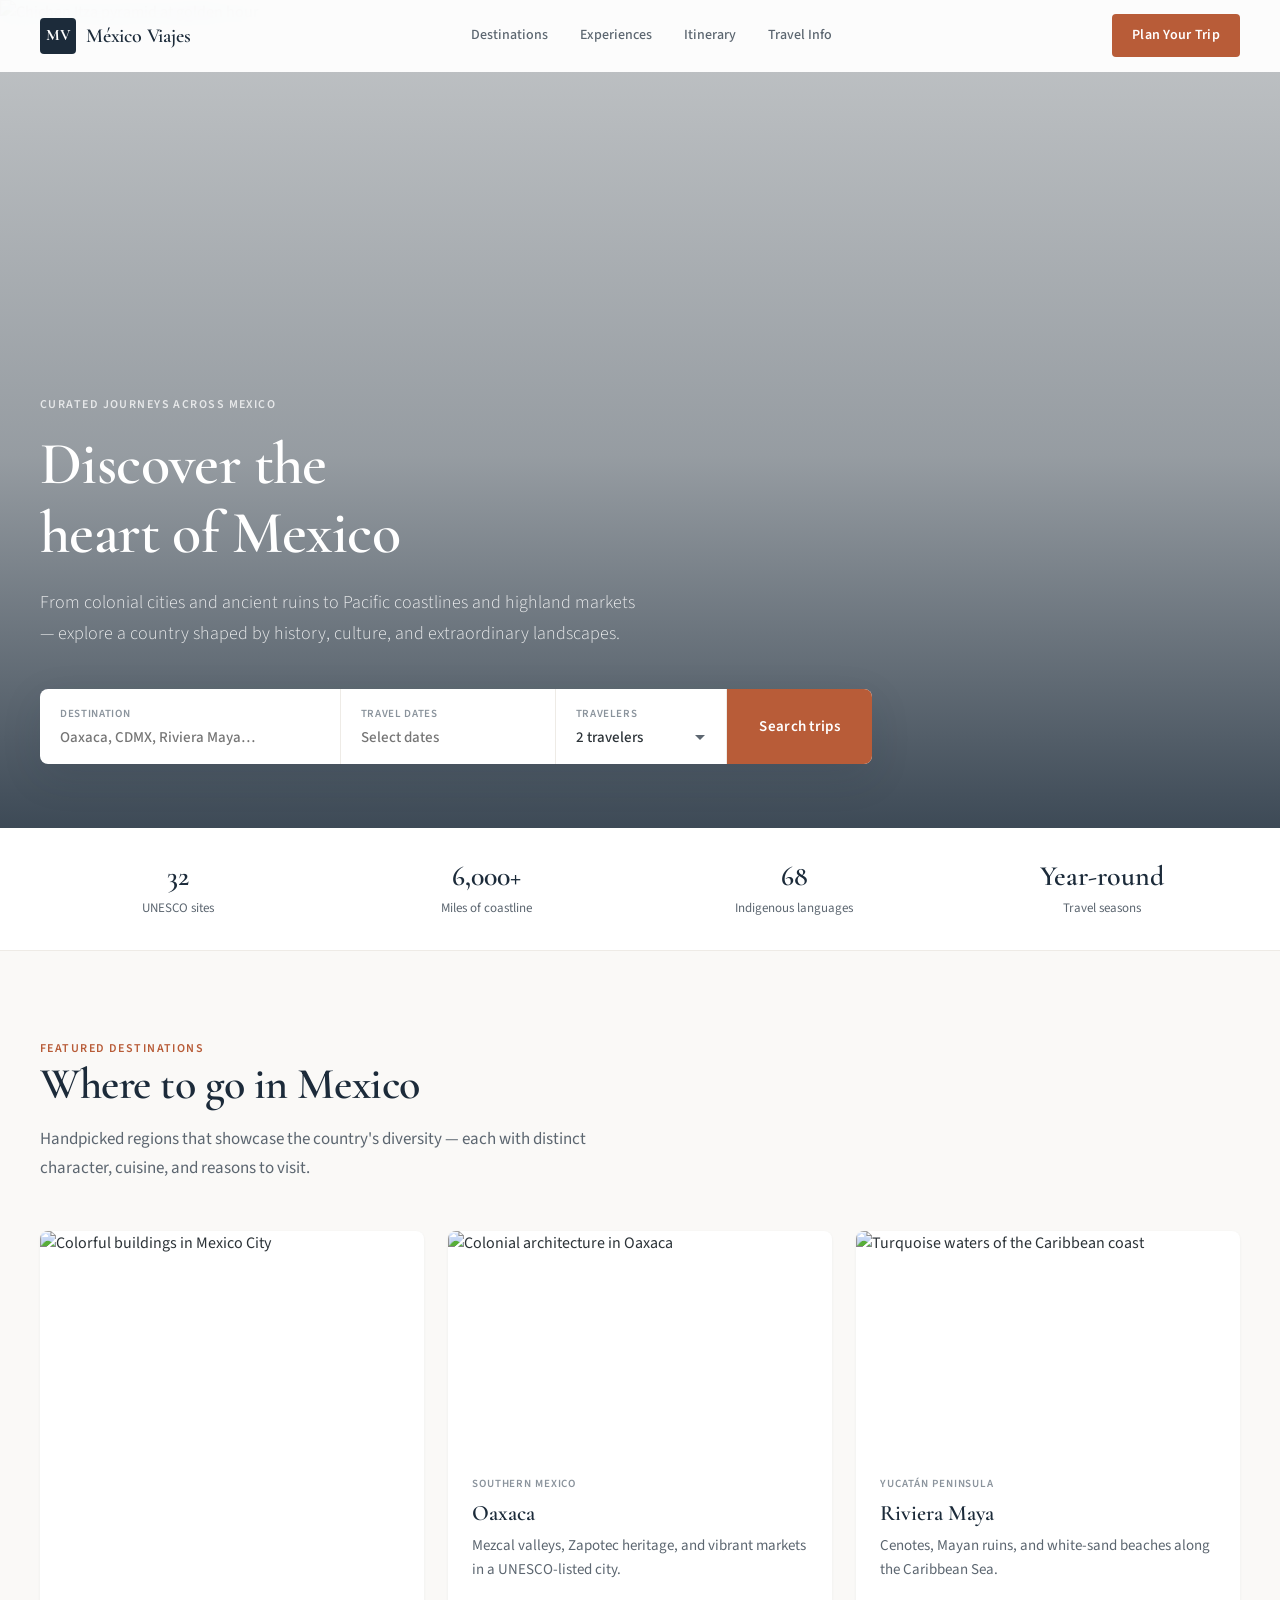
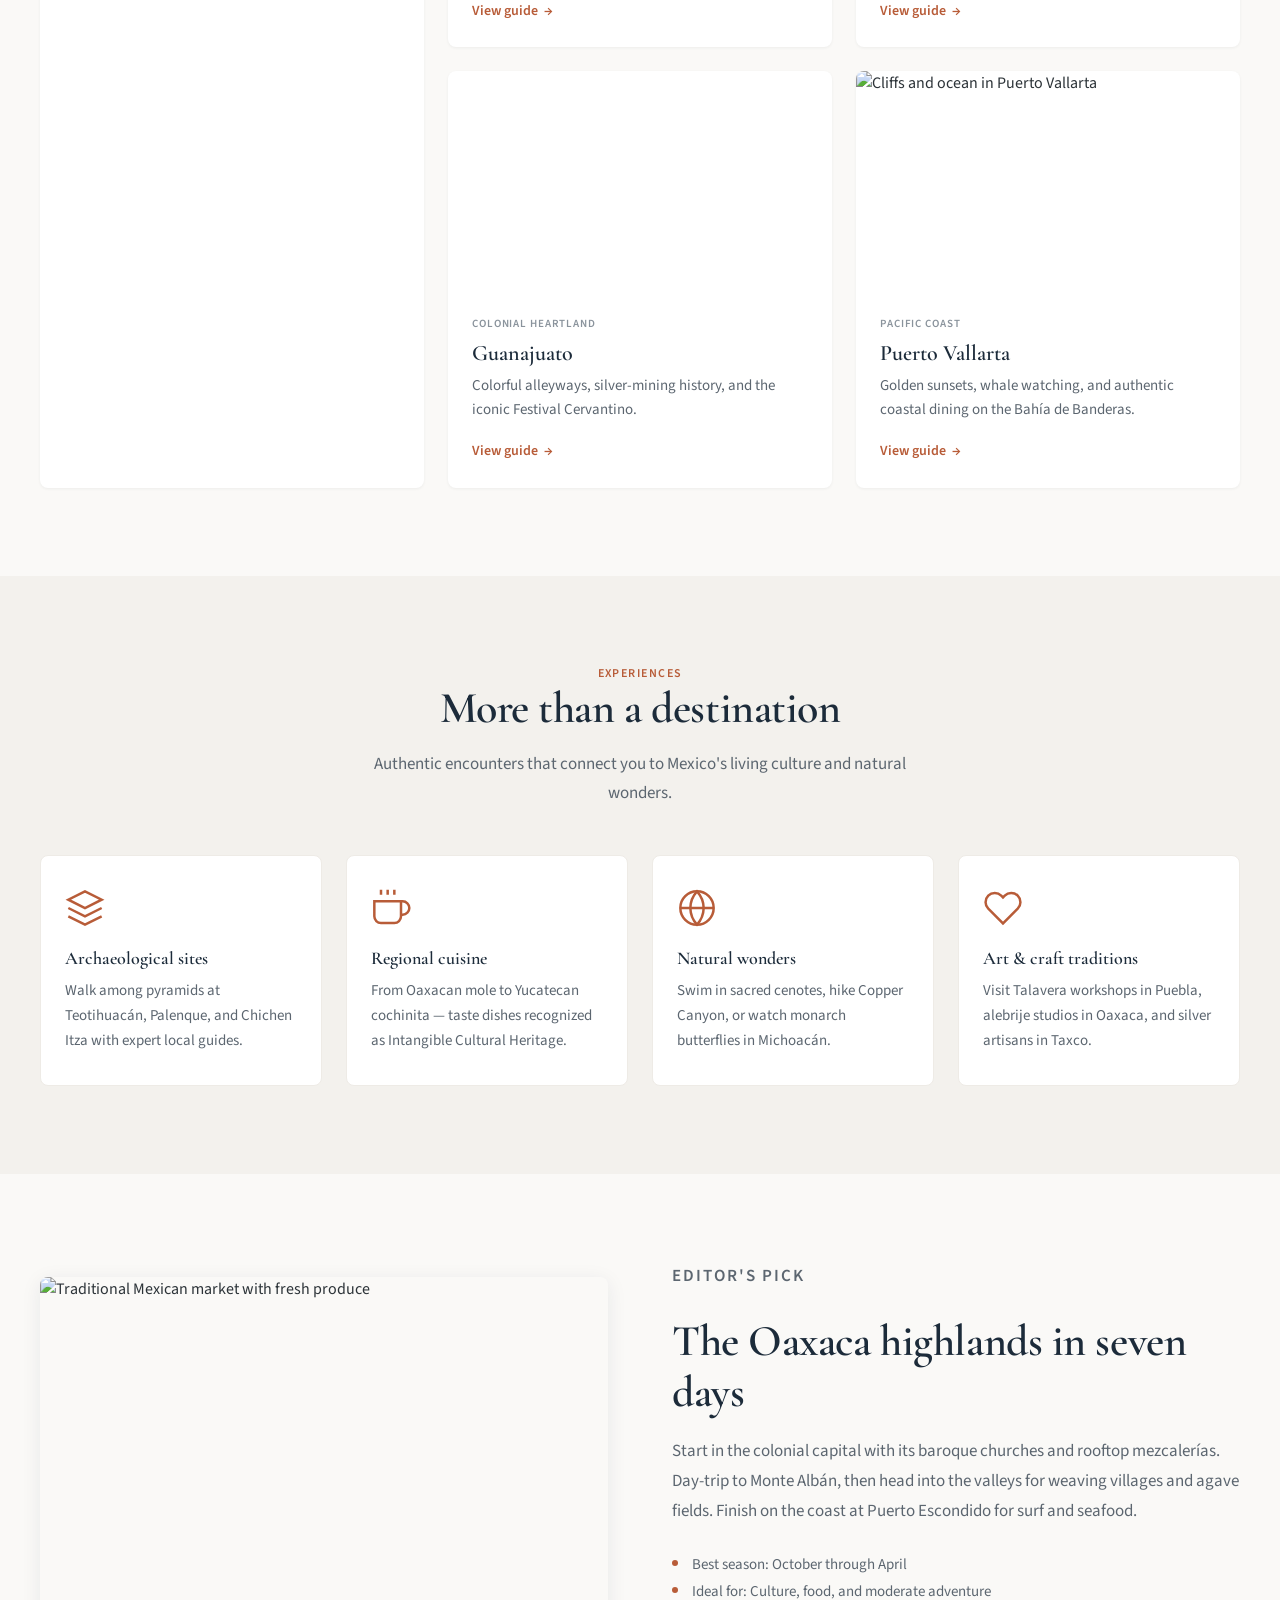
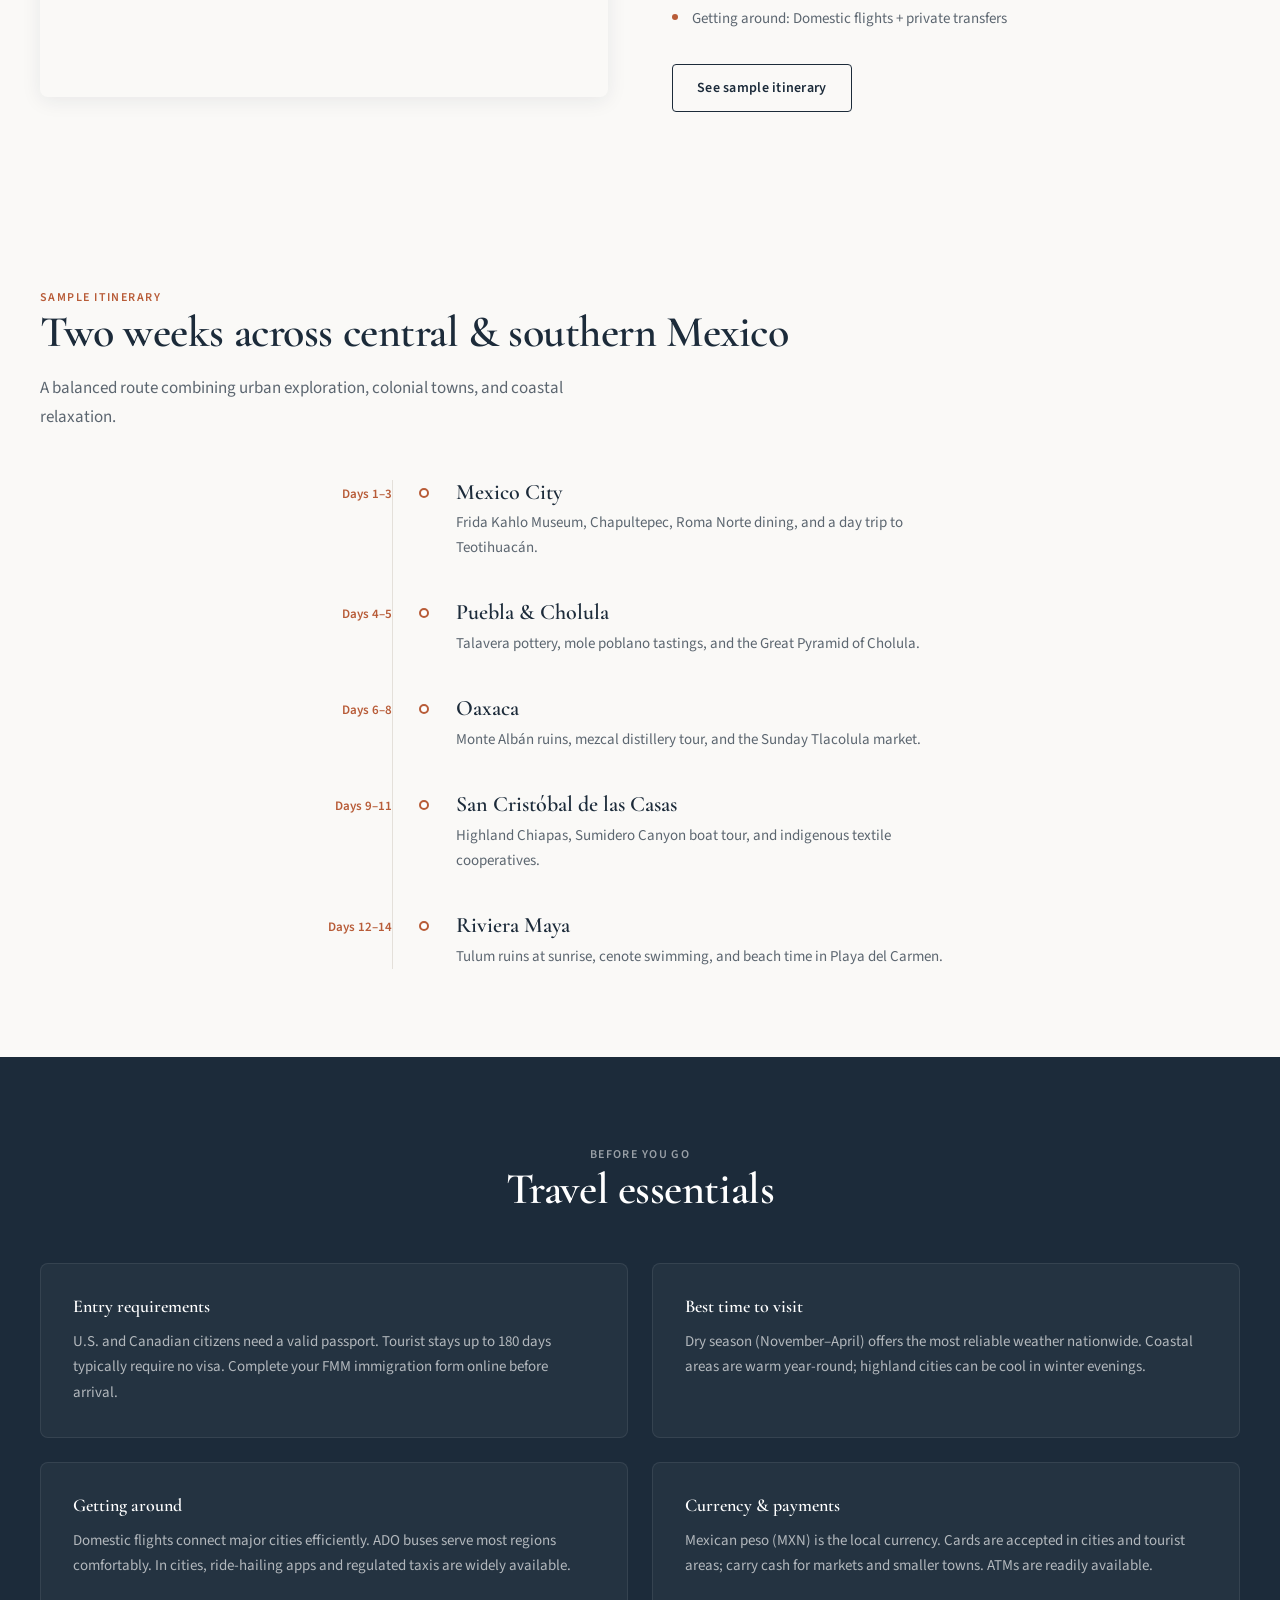
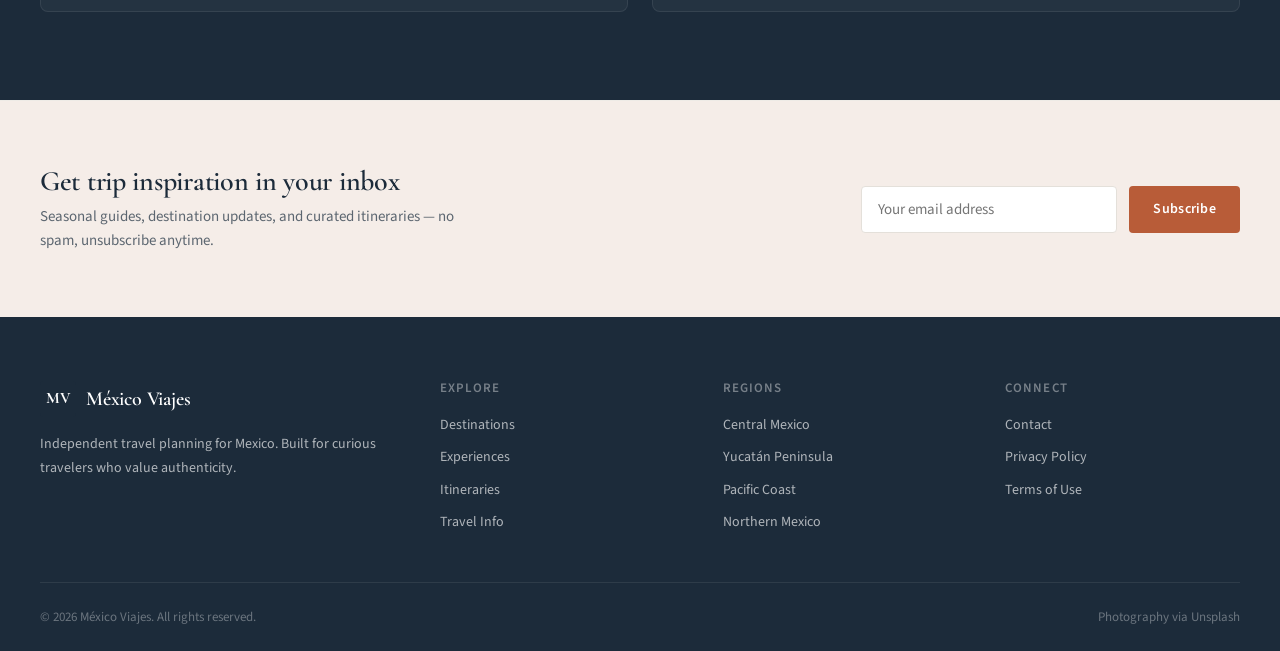
==== index.html @ f703f99f "Redesign Mexico travel site with professional travel aesthetics Replace cartoon-style presentation w" ====
<!DOCTYPE html>
<html lang="en">
<head>
  <meta charset="UTF-8">
  <meta name="viewport" content="width=device-width, initial-scale=1.0">
  <meta name="description" content="Plan your journey through Mexico — curated destinations, itineraries, and travel essentials.">
  <title>México Viajes | Discover Mexico</title>
  <link rel="preconnect" href="https://fonts.googleapis.com">
  <link rel="preconnect" href="https://fonts.gstatic.com" crossorigin>
  <link href="https://fonts.googleapis.com/css2?family=Cormorant+Garamond:ital,wght@0,500;0,600;0,700;1,500&family=Source+Sans+3:wght@300;400;500;600;700&display=swap" rel="stylesheet">
  <link rel="stylesheet" href="css/styles.css">
</head>
<body>
  <header class="site-header" id="top">
    <div class="header-inner">
      <a href="#top" class="logo">
        <span class="logo-mark">MV</span>
        <span class="logo-text">México Viajes</span>
      </a>
      <nav class="main-nav" aria-label="Primary">
        <a href="#destinations">Destinations</a>
        <a href="#experiences">Experiences</a>
        <a href="#itinerary">Itinerary</a>
        <a href="#essentials">Travel Info</a>
      </nav>
      <a href="#plan" class="btn btn-primary header-cta">Plan Your Trip</a>
      <button class="nav-toggle" aria-label="Open menu" aria-expanded="false">
        <span></span>
        <span></span>
        <span></span>
      </button>
    </div>
  </header>

  <main>
    <section class="hero">
      <div class="hero-media">
        <img
          src="https://images.unsplash.com/photo-1518638150340-f706e86654de?auto=format&fit=crop&w=1920&q=80"
          alt="Chichen Itza pyramid at golden hour"
          width="1920"
          height="1080"
        >
      </div>
      <div class="hero-overlay"></div>
      <div class="hero-content">
        <p class="eyebrow">Curated journeys across Mexico</p>
        <h1>Discover the heart of Mexico</h1>
        <p class="hero-lead">
          From colonial cities and ancient ruins to Pacific coastlines and highland markets —
          explore a country shaped by history, culture, and extraordinary landscapes.
        </p>
        <form class="search-bar" id="plan" aria-label="Trip search">
          <div class="search-field">
            <label for="destination">Destination</label>
            <input type="text" id="destination" placeholder="Oaxaca, CDMX, Riviera Maya…">
          </div>
          <div class="search-field">
            <label for="dates">Travel dates</label>
            <input type="text" id="dates" placeholder="Select dates">
          </div>
          <div class="search-field">
            <label for="travelers">Travelers</label>
            <select id="travelers">
              <option value="1">1 traveler</option>
              <option value="2" selected>2 travelers</option>
              <option value="3">3 travelers</option>
              <option value="4">4+ travelers</option>
            </select>
          </div>
          <button type="submit" class="btn btn-primary btn-search">Search trips</button>
        </form>
      </div>
    </section>

    <section class="trust-bar">
      <div class="container trust-grid">
        <div class="trust-item">
          <span class="trust-value">32</span>
          <span class="trust-label">UNESCO sites</span>
        </div>
        <div class="trust-item">
          <span class="trust-value">6,000+</span>
          <span class="trust-label">Miles of coastline</span>
        </div>
        <div class="trust-item">
          <span class="trust-value">68</span>
          <span class="trust-label">Indigenous languages</span>
        </div>
        <div class="trust-item">
          <span class="trust-value">Year-round</span>
          <span class="trust-label">Travel seasons</span>
        </div>
      </div>
    </section>

    <section class="section" id="destinations">
      <div class="container">
        <div class="section-header">
          <p class="eyebrow">Featured destinations</p>
          <h2>Where to go in Mexico</h2>
          <p class="section-lead">
            Handpicked regions that showcase the country's diversity — each with distinct character,
            cuisine, and reasons to visit.
          </p>
        </div>
        <div class="destination-grid">
          <article class="destination-card destination-card--featured">
            <img
              src="https://images.unsplash.com/photo-1585464231875-d9ef1f5ad396?auto=format&fit=crop&w=900&q=80"
              alt="Colorful buildings in Mexico City"
              loading="lazy"
            >
            <div class="destination-card-body">
              <span class="destination-region">Central Mexico</span>
              <h3>Mexico City</h3>
              <p>World-class museums, historic neighborhoods, and one of the world's great food scenes.</p>
              <a href="#" class="text-link">View guide <span aria-hidden="true">→</span></a>
            </div>
          </article>
          <article class="destination-card">
            <img
              src="https://images.unsplash.com/photo-1590073242677-ac794a726217?auto=format&fit=crop&w=700&q=80"
              alt="Colonial architecture in Oaxaca"
              loading="lazy"
            >
            <div class="destination-card-body">
              <span class="destination-region">Southern Mexico</span>
              <h3>Oaxaca</h3>
              <p>Mezcal valleys, Zapotec heritage, and vibrant markets in a UNESCO-listed city.</p>
              <a href="#" class="text-link">View guide <span aria-hidden="true">→</span></a>
            </div>
          </article>
          <article class="destination-card">
            <img
              src="https://images.unsplash.com/photo-1544551763-46a013bb70d5?auto=format&fit=crop&w=700&q=80"
              alt="Turquoise waters of the Caribbean coast"
              loading="lazy"
            >
            <div class="destination-card-body">
              <span class="destination-region">Yucatán Peninsula</span>
              <h3>Riviera Maya</h3>
              <p>Cenotes, Mayan ruins, and white-sand beaches along the Caribbean Sea.</p>
              <a href="#" class="text-link">View guide <span aria-hidden="true">→</span></a>
            </div>
          </article>
          <article class="destination-card">
            <img
              src="https://images.unsplash.com/photo-1568402102990-0a4e0a4a4a4a?auto=format&fit=crop&w=700&q=80"
              alt="Historic streets of Guanajuato"
              loading="lazy"
              onerror="this.src='https://images.unsplash.com/photo-1583422409516-2895a77bf413?auto=format&fit=crop&w=700&q=80'"
            >
            <div class="destination-card-body">
              <span class="destination-region">Colonial Heartland</span>
              <h3>Guanajuato</h3>
              <p>Colorful alleyways, silver-mining history, and the iconic Festival Cervantino.</p>
              <a href="#" class="text-link">View guide <span aria-hidden="true">→</span></a>
            </div>
          </article>
          <article class="destination-card">
            <img
              src="https://images.unsplash.com/photo-1505118380757-91f5f5632de0?auto=format&fit=crop&w=700&q=80"
              alt="Cliffs and ocean in Puerto Vallarta"
              loading="lazy"
            >
            <div class="destination-card-body">
              <span class="destination-region">Pacific Coast</span>
              <h3>Puerto Vallarta</h3>
              <p>Golden sunsets, whale watching, and authentic coastal dining on the Bahía de Banderas.</p>
              <a href="#" class="text-link">View guide <span aria-hidden="true">→</span></a>
            </div>
          </article>
        </div>
      </div>
    </section>

    <section class="section section--muted" id="experiences">
      <div class="container">
        <div class="section-header section-header--center">
          <p class="eyebrow">Experiences</p>
          <h2>More than a destination</h2>
          <p class="section-lead">
            Authentic encounters that connect you to Mexico's living culture and natural wonders.
          </p>
        </div>
        <div class="experience-grid">
          <article class="experience-card">
            <div class="experience-icon" aria-hidden="true">
              <svg viewBox="0 0 24 24" fill="none" stroke="currentColor" stroke-width="1.5"><path d="M12 2L2 7l10 5 10-5-10-5zM2 17l10 5 10-5M2 12l10 5 10-5"/></svg>
            </div>
            <h3>Archaeological sites</h3>
            <p>Walk among pyramids at Teotihuacán, Palenque, and Chichen Itza with expert local guides.</p>
          </article>
          <article class="experience-card">
            <div class="experience-icon" aria-hidden="true">
              <svg viewBox="0 0 24 24" fill="none" stroke="currentColor" stroke-width="1.5"><path d="M18 8h1a4 4 0 010 8h-1M2 8h16v9a4 4 0 01-4 4H6a4 4 0 01-4-4V8z"/><path d="M6 1v3M10 1v3M14 1v3"/></svg>
            </div>
            <h3>Regional cuisine</h3>
            <p>From Oaxacan mole to Yucatecan cochinita — taste dishes recognized as Intangible Cultural Heritage.</p>
          </article>
          <article class="experience-card">
            <div class="experience-icon" aria-hidden="true">
              <svg viewBox="0 0 24 24" fill="none" stroke="currentColor" stroke-width="1.5"><circle cx="12" cy="12" r="10"/><path d="M2 12h20M12 2a15.3 15.3 0 014 10 15.3 15.3 0 01-4 10 15.3 15.3 0 01-4-10 15.3 15.3 0 014-10z"/></svg>
            </div>
            <h3>Natural wonders</h3>
            <p>Swim in sacred cenotes, hike Copper Canyon, or watch monarch butterflies in Michoacán.</p>
          </article>
          <article class="experience-card">
            <div class="experience-icon" aria-hidden="true">
              <svg viewBox="0 0 24 24" fill="none" stroke="currentColor" stroke-width="1.5"><path d="M20.84 4.61a5.5 5.5 0 00-7.78 0L12 5.67l-1.06-1.06a5.5 5.5 0 00-7.78 7.78l1.06 1.06L12 21.23l7.78-7.78 1.06-1.06a5.5 5.5 0 000-7.78z"/></svg>
            </div>
            <h3>Art &amp; craft traditions</h3>
            <p>Visit Talavera workshops in Puebla, alebrije studios in Oaxaca, and silver artisans in Taxco.</p>
          </article>
        </div>
      </div>
    </section>

    <section class="section editorial">
      <div class="container editorial-grid">
        <div class="editorial-media">
          <img
            src="https://images.unsplash.com/photo-1552733407-5d5c46c3bb3b?auto=format&fit=crop&w=900&q=80"
            alt="Traditional Mexican market with fresh produce"
            loading="lazy"
          >
        </div>
        <div class="editorial-content">
          <p class="eyebrow">Editor's pick</p>
          <h2>The Oaxaca highlands in seven days</h2>
          <p>
            Start in the colonial capital with its baroque churches and rooftop mezcalerías.
            Day-trip to Monte Albán, then head into the valleys for weaving villages and agave fields.
            Finish on the coast at Puerto Escondido for surf and seafood.
          </p>
          <ul class="editorial-list">
            <li>Best season: October through April</li>
            <li>Ideal for: Culture, food, and moderate adventure</li>
            <li>Getting around: Domestic flights + private transfers</li>
          </ul>
          <a href="#itinerary" class="btn btn-secondary">See sample itinerary</a>
        </div>
      </div>
    </section>

    <section class="section" id="itinerary">
      <div class="container">
        <div class="section-header">
          <p class="eyebrow">Sample itinerary</p>
          <h2>Two weeks across central &amp; southern Mexico</h2>
          <p class="section-lead">
            A balanced route combining urban exploration, colonial towns, and coastal relaxation.
          </p>
        </div>
        <div class="itinerary-timeline">
          <article class="itinerary-day">
            <span class="itinerary-day-num">Days 1–3</span>
            <div class="itinerary-day-content">
              <h3>Mexico City</h3>
              <p>Frida Kahlo Museum, Chapultepec, Roma Norte dining, and a day trip to Teotihuacán.</p>
            </div>
          </article>
          <article class="itinerary-day">
            <span class="itinerary-day-num">Days 4–5</span>
            <div class="itinerary-day-content">
              <h3>Puebla &amp; Cholula</h3>
              <p>Talavera pottery, mole poblano tastings, and the Great Pyramid of Cholula.</p>
            </div>
          </article>
          <article class="itinerary-day">
            <span class="itinerary-day-num">Days 6–8</span>
            <div class="itinerary-day-content">
              <h3>Oaxaca</h3>
              <p>Monte Albán ruins, mezcal distillery tour, and the Sunday Tlacolula market.</p>
            </div>
          </article>
          <article class="itinerary-day">
            <span class="itinerary-day-num">Days 9–11</span>
            <div class="itinerary-day-content">
              <h3>San Cristóbal de las Casas</h3>
              <p>Highland Chiapas, Sumidero Canyon boat tour, and indigenous textile cooperatives.</p>
            </div>
          </article>
          <article class="itinerary-day">
            <span class="itinerary-day-num">Days 12–14</span>
            <div class="itinerary-day-content">
              <h3>Riviera Maya</h3>
              <p>Tulum ruins at sunrise, cenote swimming, and beach time in Playa del Carmen.</p>
            </div>
          </article>
        </div>
      </div>
    </section>

    <section class="section section--dark" id="essentials">
      <div class="container">
        <div class="section-header section-header--center">
          <p class="eyebrow">Before you go</p>
          <h2>Travel essentials</h2>
        </div>
        <div class="essentials-grid">
          <article class="essential-card">
            <h3>Entry requirements</h3>
            <p>
              U.S. and Canadian citizens need a valid passport. Tourist stays up to 180 days typically
              require no visa. Complete your FMM immigration form online before arrival.
            </p>
          </article>
          <article class="essential-card">
            <h3>Best time to visit</h3>
            <p>
              Dry season (November–April) offers the most reliable weather nationwide. Coastal areas
              are warm year-round; highland cities can be cool in winter evenings.
            </p>
          </article>
          <article class="essential-card">
            <h3>Getting around</h3>
            <p>
              Domestic flights connect major cities efficiently. ADO buses serve most regions
              comfortably. In cities, ride-hailing apps and regulated taxis are widely available.
            </p>
          </article>
          <article class="essential-card">
            <h3>Currency &amp; payments</h3>
            <p>
              Mexican peso (MXN) is the local currency. Cards are accepted in cities and tourist areas;
              carry cash for markets and smaller towns. ATMs are readily available.
            </p>
          </article>
        </div>
      </div>
    </section>

    <section class="newsletter">
      <div class="container newsletter-inner">
        <div class="newsletter-copy">
          <h2>Get trip inspiration in your inbox</h2>
          <p>Seasonal guides, destination updates, and curated itineraries — no spam, unsubscribe anytime.</p>
        </div>
        <form class="newsletter-form" aria-label="Newsletter signup">
          <input type="email" placeholder="Your email address" required aria-label="Email address">
          <button type="submit" class="btn btn-primary">Subscribe</button>
        </form>
      </div>
    </section>
  </main>

  <footer class="site-footer">
    <div class="container footer-grid">
      <div class="footer-brand">
        <a href="#top" class="logo">
          <span class="logo-mark">MV</span>
          <span class="logo-text">México Viajes</span>
        </a>
        <p>Independent travel planning for Mexico. Built for curious travelers who value authenticity.</p>
      </div>
      <div class="footer-links">
        <h4>Explore</h4>
        <a href="#destinations">Destinations</a>
        <a href="#experiences">Experiences</a>
        <a href="#itinerary">Itineraries</a>
        <a href="#essentials">Travel Info</a>
      </div>
      <div class="footer-links">
        <h4>Regions</h4>
        <a href="#">Central Mexico</a>
        <a href="#">Yucatán Peninsula</a>
        <a href="#">Pacific Coast</a>
        <a href="#">Northern Mexico</a>
      </div>
      <div class="footer-links">
        <h4>Connect</h4>
        <a href="#">Contact</a>
        <a href="#">Privacy Policy</a>
        <a href="#">Terms of Use</a>
      </div>
    </div>
    <div class="container footer-bottom">
      <p>&copy; 2026 México Viajes. All rights reserved.</p>
      <p class="footer-credit">Photography via Unsplash</p>
    </div>
  </footer>

  <script src="js/main.js"></script>
</body>
</html>
---- css/styles.css ----
/* ==========================================================================
   México Viajes — Professional travel site styling
   ========================================================================== */

:root {
  --color-bg: #faf9f7;
  --color-bg-muted: #f3f1ed;
  --color-bg-dark: #1c2b3a;
  --color-surface: #ffffff;
  --color-text: #2c3338;
  --color-text-muted: #5c6670;
  --color-text-light: #8a939c;
  --color-accent: #b85c38;
  --color-accent-hover: #9a4a2b;
  --color-accent-soft: rgba(184, 92, 56, 0.08);
  --color-border: #e4e0da;
  --color-border-light: #eeebe6;

  --font-display: "Cormorant Garamond", Georgia, "Times New Roman", serif;
  --font-body: "Source Sans 3", -apple-system, BlinkMacSystemFont, "Segoe UI", sans-serif;

  --shadow-sm: 0 1px 3px rgba(28, 43, 58, 0.06);
  --shadow-md: 0 4px 20px rgba(28, 43, 58, 0.08);
  --shadow-lg: 0 12px 40px rgba(28, 43, 58, 0.12);

  --radius-sm: 4px;
  --radius-md: 8px;
  --radius-lg: 12px;

  --header-height: 72px;
  --container-max: 1200px;
  --transition: 0.25s ease;
}

*,
*::before,
*::after {
  box-sizing: border-box;
  margin: 0;
  padding: 0;
}

html {
  scroll-behavior: smooth;
  font-size: 16px;
}

body {
  font-family: var(--font-body);
  font-weight: 400;
  line-height: 1.6;
  color: var(--color-text);
  background: var(--color-bg);
  -webkit-font-smoothing: antialiased;
  -moz-osx-font-smoothing: grayscale;
}

img {
  display: block;
  max-width: 100%;
  height: auto;
}

a {
  color: inherit;
  text-decoration: none;
}

ul {
  list-style: none;
}

.container {
  width: min(100% - 2.5rem, var(--container-max));
  margin-inline: auto;
}

/* Typography
   -------------------------------------------------------------------------- */

.eyebrow {
  font-family: var(--font-body);
  font-size: 0.75rem;
  font-weight: 600;
  letter-spacing: 0.12em;
  text-transform: uppercase;
  color: var(--color-accent);
}

h1, h2, h3, h4 {
  font-family: var(--font-display);
  font-weight: 600;
  line-height: 1.15;
  color: var(--color-bg-dark);
}

h1 {
  font-size: clamp(2.5rem, 5vw, 3.75rem);
  letter-spacing: -0.01em;
}

h2 {
  font-size: clamp(1.875rem, 3.5vw, 2.75rem);
  letter-spacing: -0.01em;
}

h3 {
  font-size: 1.375rem;
}

h4 {
  font-family: var(--font-body);
  font-size: 0.8125rem;
  font-weight: 600;
  letter-spacing: 0.08em;
  text-transform: uppercase;
  color: var(--color-text-muted);
}

.section-lead {
  max-width: 36rem;
  margin-top: 1rem;
  font-size: 1.0625rem;
  color: var(--color-text-muted);
  line-height: 1.7;
}

/* Buttons
   -------------------------------------------------------------------------- */

.btn {
  display: inline-flex;
  align-items: center;
  justify-content: center;
  gap: 0.5rem;
  padding: 0.75rem 1.5rem;
  font-family: var(--font-body);
  font-size: 0.875rem;
  font-weight: 600;
  letter-spacing: 0.02em;
  border: none;
  border-radius: var(--radius-sm);
  cursor: pointer;
  transition: background var(--transition), color var(--transition), border-color var(--transition), transform var(--transition);
}

.btn-primary {
  background: var(--color-accent);
  color: #fff;
}

.btn-primary:hover {
  background: var(--color-accent-hover);
}

.btn-secondary {
  background: transparent;
  color: var(--color-bg-dark);
  border: 1.5px solid var(--color-bg-dark);
}

.btn-secondary:hover {
  background: var(--color-bg-dark);
  color: #fff;
}

.text-link {
  display: inline-flex;
  align-items: center;
  gap: 0.35rem;
  font-size: 0.875rem;
  font-weight: 600;
  color: var(--color-accent);
  transition: gap var(--transition);
}

.text-link:hover {
  gap: 0.55rem;
}

/* Header
   -------------------------------------------------------------------------- */

.site-header {
  position: fixed;
  top: 0;
  left: 0;
  right: 0;
  z-index: 100;
  height: var(--header-height);
  background: rgba(255, 255, 255, 0.95);
  backdrop-filter: blur(12px);
  -webkit-backdrop-filter: blur(12px);
  border-bottom: 1px solid transparent;
  transition: border-color var(--transition), box-shadow var(--transition);
}

.site-header.scrolled {
  border-bottom-color: var(--color-border-light);
  box-shadow: var(--shadow-sm);
}

.header-inner {
  display: flex;
  align-items: center;
  justify-content: space-between;
  height: 100%;
  width: min(100% - 2.5rem, var(--container-max));
  margin-inline: auto;
}

.logo {
  display: flex;
  align-items: center;
  gap: 0.625rem;
}

.logo-mark {
  display: flex;
  align-items: center;
  justify-content: center;
  width: 2.25rem;
  height: 2.25rem;
  font-family: var(--font-display);
  font-size: 1rem;
  font-weight: 700;
  color: #fff;
  background: var(--color-bg-dark);
  border-radius: var(--radius-sm);
}

.logo-text {
  font-family: var(--font-display);
  font-size: 1.25rem;
  font-weight: 600;
  color: var(--color-bg-dark);
  letter-spacing: -0.01em;
}

.main-nav {
  display: flex;
  align-items: center;
  gap: 2rem;
}

.main-nav a {
  font-size: 0.875rem;
  font-weight: 500;
  color: var(--color-text-muted);
  transition: color var(--transition);
}

.main-nav a:hover {
  color: var(--color-bg-dark);
}

.header-cta {
  padding: 0.625rem 1.25rem;
}

.nav-toggle {
  display: none;
  flex-direction: column;
  justify-content: center;
  gap: 5px;
  width: 2rem;
  height: 2rem;
  background: none;
  border: none;
  cursor: pointer;
}

.nav-toggle span {
  display: block;
  width: 100%;
  height: 2px;
  background: var(--color-bg-dark);
  transition: transform var(--transition), opacity var(--transition);
}

.nav-toggle[aria-expanded="true"] span:nth-child(1) {
  transform: translateY(7px) rotate(45deg);
}

.nav-toggle[aria-expanded="true"] span:nth-child(2) {
  opacity: 0;
}

.nav-toggle[aria-expanded="true"] span:nth-child(3) {
  transform: translateY(-7px) rotate(-45deg);
}

/* Hero
   -------------------------------------------------------------------------- */

.hero {
  position: relative;
  display: flex;
  align-items: flex-end;
  min-height: 92vh;
  padding: calc(var(--header-height) + 3rem) 0 4rem;
}

.hero-media {
  position: absolute;
  inset: 0;
  z-index: 0;
}

.hero-media img {
  width: 100%;
  height: 100%;
  object-fit: cover;
}

.hero-overlay {
  position: absolute;
  inset: 0;
  z-index: 1;
  background: linear-gradient(
    to top,
    rgba(28, 43, 58, 0.85) 0%,
    rgba(28, 43, 58, 0.45) 45%,
    rgba(28, 43, 58, 0.25) 100%
  );
}

.hero-content {
  position: relative;
  z-index: 2;
  width: min(100% - 2.5rem, var(--container-max));
  margin-inline: auto;
  color: #fff;
}

.hero-content .eyebrow {
  color: rgba(255, 255, 255, 0.75);
  margin-bottom: 1rem;
}

.hero-content h1 {
  color: #fff;
  max-width: 14ch;
  margin-bottom: 1.25rem;
}

.hero-lead {
  max-width: 38rem;
  font-size: 1.125rem;
  font-weight: 300;
  line-height: 1.7;
  color: rgba(255, 255, 255, 0.85);
  margin-bottom: 2.5rem;
}

.search-bar {
  display: grid;
  grid-template-columns: 1.4fr 1fr 0.8fr auto;
  gap: 0;
  max-width: 52rem;
  background: var(--color-surface);
  border-radius: var(--radius-md);
  box-shadow: var(--shadow-lg);
  overflow: hidden;
}

.search-field {
  display: flex;
  flex-direction: column;
  gap: 0.25rem;
  padding: 1rem 1.25rem;
  border-right: 1px solid var(--color-border-light);
}

.search-field label {
  font-size: 0.6875rem;
  font-weight: 600;
  letter-spacing: 0.06em;
  text-transform: uppercase;
  color: var(--color-text-light);
}

.search-field input,
.search-field select {
  width: 100%;
  padding: 0;
  font-family: var(--font-body);
  font-size: 0.9375rem;
  font-weight: 500;
  color: var(--color-text);
  background: transparent;
  border: none;
  outline: none;
}

.search-field select {
  cursor: pointer;
  appearance: none;
  background-image: url("data:image/svg+xml,%3Csvg xmlns='http://www.w3.org/2000/svg' width='12' height='12' viewBox='0 0 12 12'%3E%3Cpath fill='%235c6670' d='M6 8L1 3h10z'/%3E%3C/svg%3E");
  background-repeat: no-repeat;
  background-position: right 0 center;
  padding-right: 1rem;
}

.btn-search {
  align-self: stretch;
  padding: 1rem 2rem;
  border-radius: 0;
  font-size: 0.9375rem;
}

/* Trust bar
   -------------------------------------------------------------------------- */

.trust-bar {
  background: var(--color-surface);
  border-bottom: 1px solid var(--color-border-light);
  padding: 2rem 0;
}

.trust-grid {
  display: grid;
  grid-template-columns: repeat(4, 1fr);
  gap: 2rem;
  text-align: center;
}

.trust-value {
  display: block;
  font-family: var(--font-display);
  font-size: 1.75rem;
  font-weight: 600;
  color: var(--color-bg-dark);
  line-height: 1.2;
}

.trust-label {
  display: block;
  margin-top: 0.25rem;
  font-size: 0.8125rem;
  color: var(--color-text-muted);
}

/* Sections
   -------------------------------------------------------------------------- */

.section {
  padding: 5.5rem 0;
}

.section--muted {
  background: var(--color-bg-muted);
}

.section--dark {
  background: var(--color-bg-dark);
  color: rgba(255, 255, 255, 0.85);
}

.section--dark h2,
.section--dark h3 {
  color: #fff;
}

.section--dark .eyebrow {
  color: rgba(255, 255, 255, 0.55);
}

.section--dark .section-lead {
  color: rgba(255, 255, 255, 0.65);
}

.section-header {
  margin-bottom: 3rem;
}

.section-header--center {
  text-align: center;
}

.section-header--center .section-lead {
  margin-inline: auto;
}

/* Destination cards
   -------------------------------------------------------------------------- */

.destination-grid {
  display: grid;
  grid-template-columns: repeat(3, 1fr);
  grid-template-rows: auto auto;
  gap: 1.5rem;
}

.destination-card {
  background: var(--color-surface);
  border-radius: var(--radius-md);
  overflow: hidden;
  box-shadow: var(--shadow-sm);
  transition: box-shadow var(--transition), transform var(--transition);
}

.destination-card:hover {
  box-shadow: var(--shadow-md);
  transform: translateY(-2px);
}

.destination-card--featured {
  grid-row: span 2;
}

.destination-card img {
  width: 100%;
  height: 220px;
  object-fit: cover;
}

.destination-card--featured img {
  height: 100%;
  min-height: 320px;
}

.destination-card-body {
  padding: 1.5rem;
}

.destination-region {
  display: block;
  font-size: 0.6875rem;
  font-weight: 600;
  letter-spacing: 0.08em;
  text-transform: uppercase;
  color: var(--color-text-light);
  margin-bottom: 0.5rem;
}

.destination-card-body h3 {
  margin-bottom: 0.5rem;
}

.destination-card-body p {
  font-size: 0.9375rem;
  color: var(--color-text-muted);
  line-height: 1.6;
  margin-bottom: 1rem;
}

/* Experience cards
   -------------------------------------------------------------------------- */

.experience-grid {
  display: grid;
  grid-template-columns: repeat(4, 1fr);
  gap: 1.5rem;
}

.experience-card {
  padding: 2rem 1.5rem;
  background: var(--color-surface);
  border: 1px solid var(--color-border-light);
  border-radius: var(--radius-md);
  transition: border-color var(--transition);
}

.experience-card:hover {
  border-color: var(--color-border);
}

.experience-icon {
  width: 2.5rem;
  height: 2.5rem;
  margin-bottom: 1.25rem;
  color: var(--color-accent);
}

.experience-icon svg {
  width: 100%;
  height: 100%;
}

.experience-card h3 {
  font-size: 1.125rem;
  margin-bottom: 0.625rem;
}

.experience-card p {
  font-size: 0.9375rem;
  color: var(--color-text-muted);
  line-height: 1.65;
}

/* Editorial block
   -------------------------------------------------------------------------- */

.editorial-grid {
  display: grid;
  grid-template-columns: 1fr 1fr;
  gap: 4rem;
  align-items: center;
}

.editorial-media {
  border-radius: var(--radius-md);
  overflow: hidden;
  box-shadow: var(--shadow-md);
}

.editorial-media img {
  width: 100%;
  height: 100%;
  min-height: 420px;
  object-fit: cover;
}

.editorial-content h2 {
  margin: 0.75rem 0 1.25rem;
}

.editorial-content > p {
  font-size: 1.0625rem;
  color: var(--color-text-muted);
  line-height: 1.75;
  margin-bottom: 1.5rem;
}

.editorial-list {
  margin-bottom: 2rem;
}

.editorial-list li {
  position: relative;
  padding-left: 1.25rem;
  font-size: 0.9375rem;
  color: var(--color-text-muted);
  line-height: 1.8;
}

.editorial-list li::before {
  content: "";
  position: absolute;
  left: 0;
  top: 0.65em;
  width: 6px;
  height: 6px;
  background: var(--color-accent);
  border-radius: 50%;
}

/* Itinerary timeline
   -------------------------------------------------------------------------- */

.itinerary-timeline {
  position: relative;
  max-width: 42rem;
  margin-inline: auto;
}

.itinerary-timeline::before {
  content: "";
  position: absolute;
  left: 5.5rem;
  top: 0;
  bottom: 0;
  width: 1px;
  background: var(--color-border);
}

.itinerary-day {
  display: grid;
  grid-template-columns: 5.5rem 1fr;
  gap: 2rem;
  padding-bottom: 2.5rem;
}

.itinerary-day:last-child {
  padding-bottom: 0;
}

.itinerary-day-num {
  font-size: 0.8125rem;
  font-weight: 600;
  color: var(--color-accent);
  text-align: right;
  padding-top: 0.25rem;
}

.itinerary-day-content {
  position: relative;
  padding-left: 2rem;
}

.itinerary-day-content::before {
  content: "";
  position: absolute;
  left: -5px;
  top: 0.5rem;
  width: 10px;
  height: 10px;
  background: var(--color-surface);
  border: 2px solid var(--color-accent);
  border-radius: 50%;
}

.itinerary-day-content h3 {
  margin-bottom: 0.375rem;
}

.itinerary-day-content p {
  font-size: 0.9375rem;
  color: var(--color-text-muted);
  line-height: 1.65;
}

/* Essentials
   -------------------------------------------------------------------------- */

.essentials-grid {
  display: grid;
  grid-template-columns: repeat(2, 1fr);
  gap: 1.5rem;
}

.essential-card {
  padding: 2rem;
  background: rgba(255, 255, 255, 0.04);
  border: 1px solid rgba(255, 255, 255, 0.08);
  border-radius: var(--radius-md);
}

.essential-card h3 {
  font-size: 1.125rem;
  margin-bottom: 0.75rem;
}

.essential-card p {
  font-size: 0.9375rem;
  line-height: 1.7;
  color: rgba(255, 255, 255, 0.65);
}

/* Newsletter
   -------------------------------------------------------------------------- */

.newsletter {
  padding: 4rem 0;
  background: var(--color-accent-soft);
  border-top: 1px solid var(--color-border-light);
}

.newsletter-inner {
  display: flex;
  align-items: center;
  justify-content: space-between;
  gap: 3rem;
}

.newsletter-copy h2 {
  font-size: 1.75rem;
  margin-bottom: 0.5rem;
}

.newsletter-copy p {
  font-size: 0.9375rem;
  color: var(--color-text-muted);
  max-width: 28rem;
}

.newsletter-form {
  display: flex;
  gap: 0.75rem;
  flex-shrink: 0;
}

.newsletter-form input {
  width: 16rem;
  padding: 0.75rem 1rem;
  font-family: var(--font-body);
  font-size: 0.9375rem;
  color: var(--color-text);
  background: var(--color-surface);
  border: 1px solid var(--color-border);
  border-radius: var(--radius-sm);
  outline: none;
  transition: border-color var(--transition);
}

.newsletter-form input:focus {
  border-color: var(--color-accent);
}

/* Footer
   -------------------------------------------------------------------------- */

.site-footer {
  background: var(--color-bg-dark);
  color: rgba(255, 255, 255, 0.65);
  padding: 4rem 0 0;
}

.footer-grid {
  display: grid;
  grid-template-columns: 1.5fr repeat(3, 1fr);
  gap: 3rem;
  padding-bottom: 3rem;
  border-bottom: 1px solid rgba(255, 255, 255, 0.08);
}

.footer-brand .logo-text {
  color: #fff;
}

.footer-brand p {
  margin-top: 1rem;
  font-size: 0.875rem;
  line-height: 1.7;
  max-width: 22rem;
}

.footer-links {
  display: flex;
  flex-direction: column;
  gap: 0.625rem;
}

.footer-links h4 {
  margin-bottom: 0.5rem;
  color: rgba(255, 255, 255, 0.4);
}

.footer-links a {
  font-size: 0.875rem;
  transition: color var(--transition);
}

.footer-links a:hover {
  color: #fff;
}

.footer-bottom {
  display: flex;
  justify-content: space-between;
  align-items: center;
  padding: 1.5rem 0;
  font-size: 0.8125rem;
  color: rgba(255, 255, 255, 0.35);
}

/* Responsive
   -------------------------------------------------------------------------- */

@media (max-width: 1024px) {
  .destination-grid {
    grid-template-columns: repeat(2, 1fr);
  }

  .destination-card--featured {
    grid-row: span 1;
  }

  .experience-grid {
    grid-template-columns: repeat(2, 1fr);
  }

  .editorial-grid {
    gap: 2.5rem;
  }
}

@media (max-width: 768px) {
  .main-nav {
    position: fixed;
    top: var(--header-height);
    left: 0;
    right: 0;
    flex-direction: column;
    gap: 0;
    padding: 1rem 0;
    background: var(--color-surface);
    border-bottom: 1px solid var(--color-border-light);
    box-shadow: var(--shadow-md);
    transform: translateY(-110%);
    opacity: 0;
    pointer-events: none;
    transition: transform var(--transition), opacity var(--transition);
  }

  .main-nav.open {
    transform: translateY(0);
    opacity: 1;
    pointer-events: auto;
  }

  .main-nav a {
    display: block;
    padding: 0.875rem 1.25rem;
    font-size: 1rem;
  }

  .header-cta {
    display: none;
  }

  .nav-toggle {
    display: flex;
  }

  .search-bar {
    grid-template-columns: 1fr;
  }

  .search-field {
    border-right: none;
    border-bottom: 1px solid var(--color-border-light);
  }

  .btn-search {
    border-radius: 0 0 var(--radius-md) var(--radius-md);
  }

  .trust-grid {
    grid-template-columns: repeat(2, 1fr);
    gap: 1.5rem;
  }

  .destination-grid {
    grid-template-columns: 1fr;
  }

  .experience-grid {
    grid-template-columns: 1fr;
  }

  .editorial-grid {
    grid-template-columns: 1fr;
  }

  .editorial-media img {
    min-height: 280px;
  }

  .essentials-grid {
    grid-template-columns: 1fr;
  }

  .newsletter-inner {
    flex-direction: column;
    text-align: center;
  }

  .newsletter-form {
    flex-direction: column;
    width: 100%;
  }

  .newsletter-form input {
    width: 100%;
  }

  .footer-grid {
    grid-template-columns: 1fr 1fr;
    gap: 2rem;
  }

  .footer-bottom {
    flex-direction: column;
    gap: 0.5rem;
    text-align: center;
  }
}

@media (max-width: 480px) {
  .hero {
    min-height: 85vh;
  }

  .section {
    padding: 4rem 0;
  }

  .footer-grid {
    grid-template-columns: 1fr;
  }
}
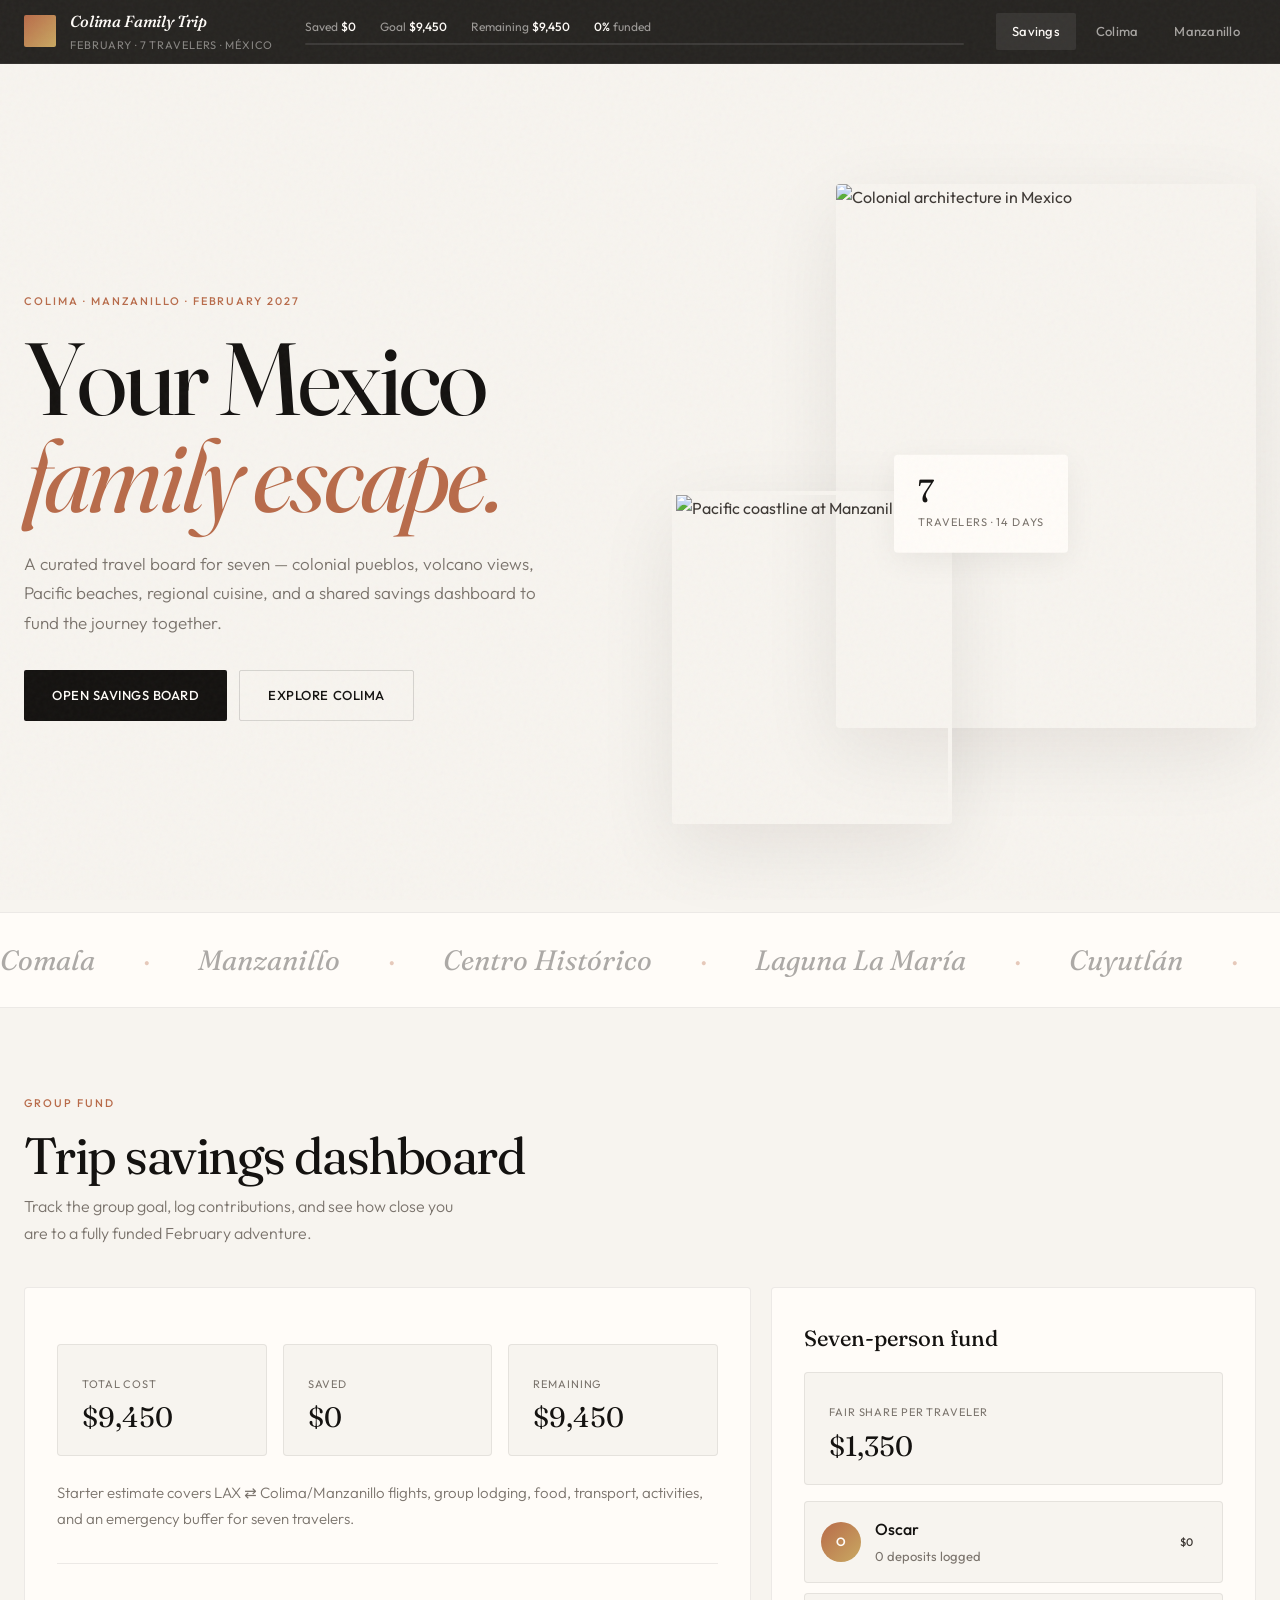
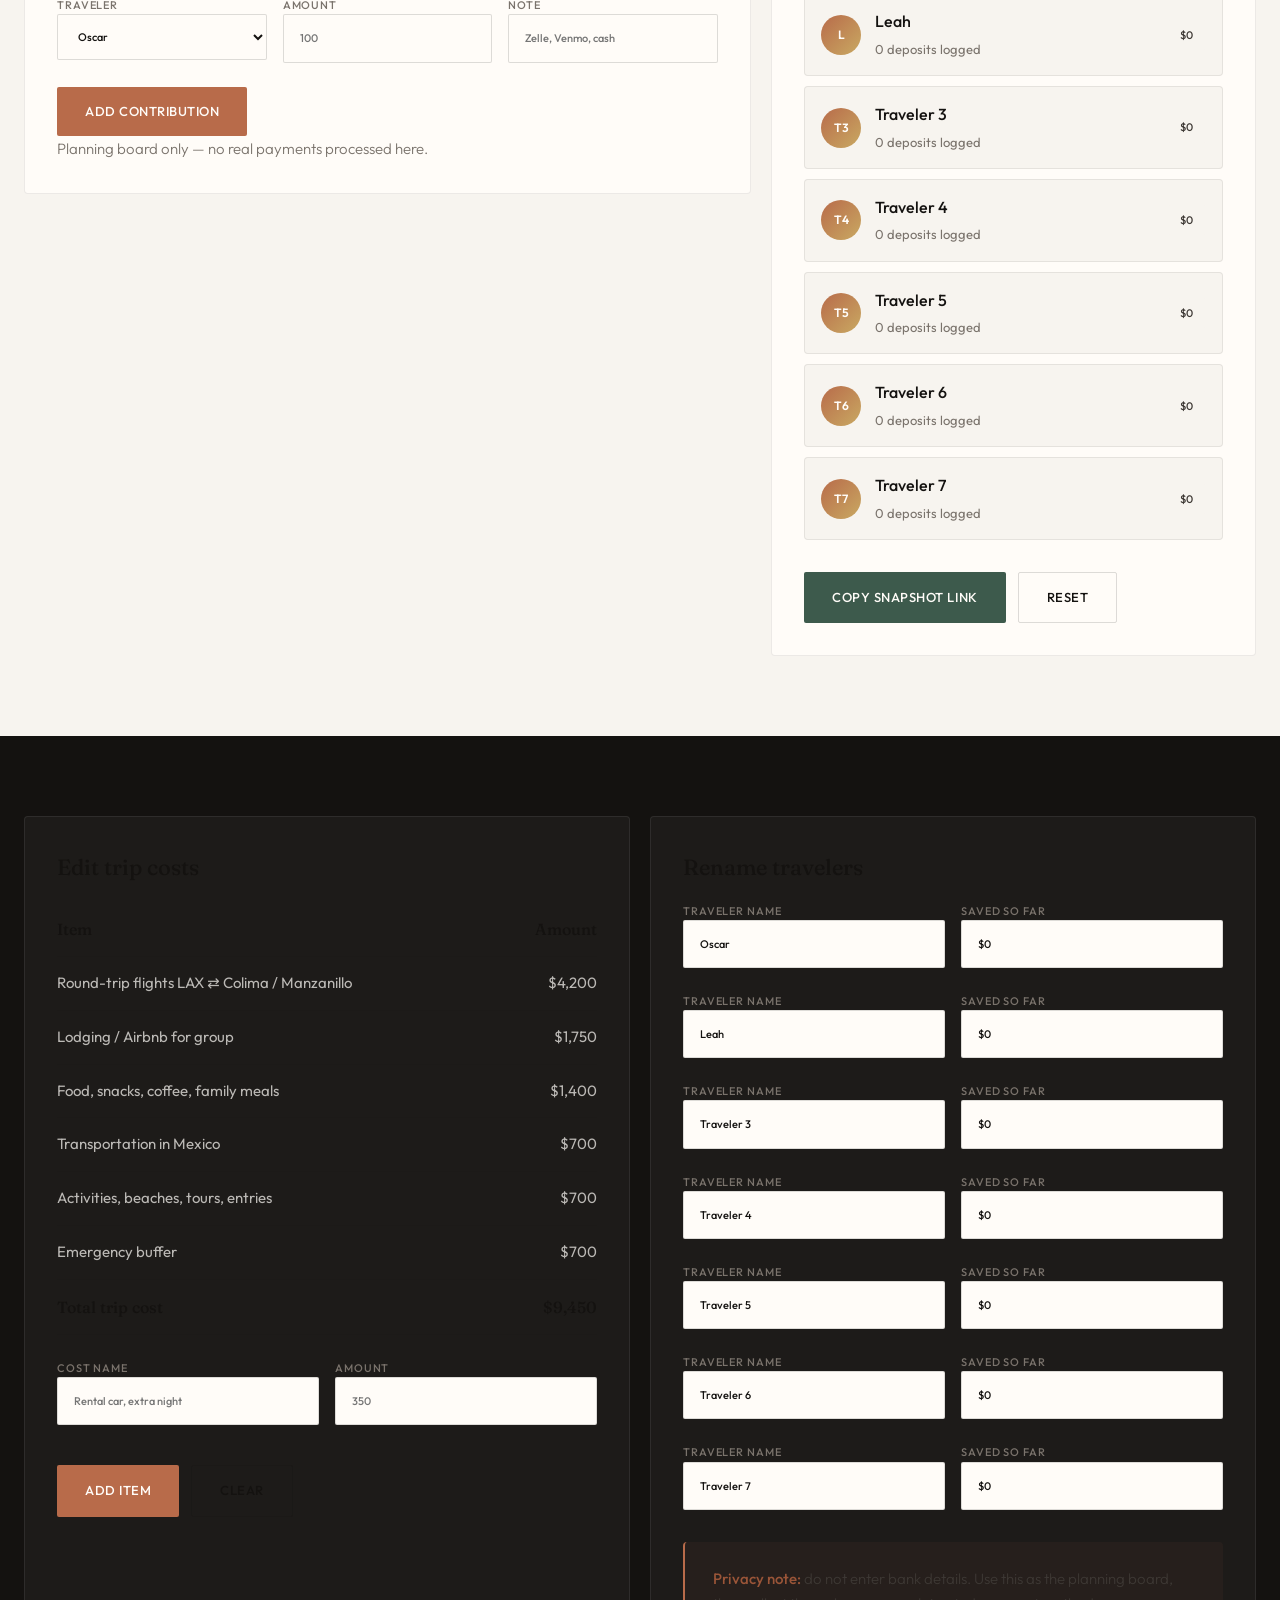
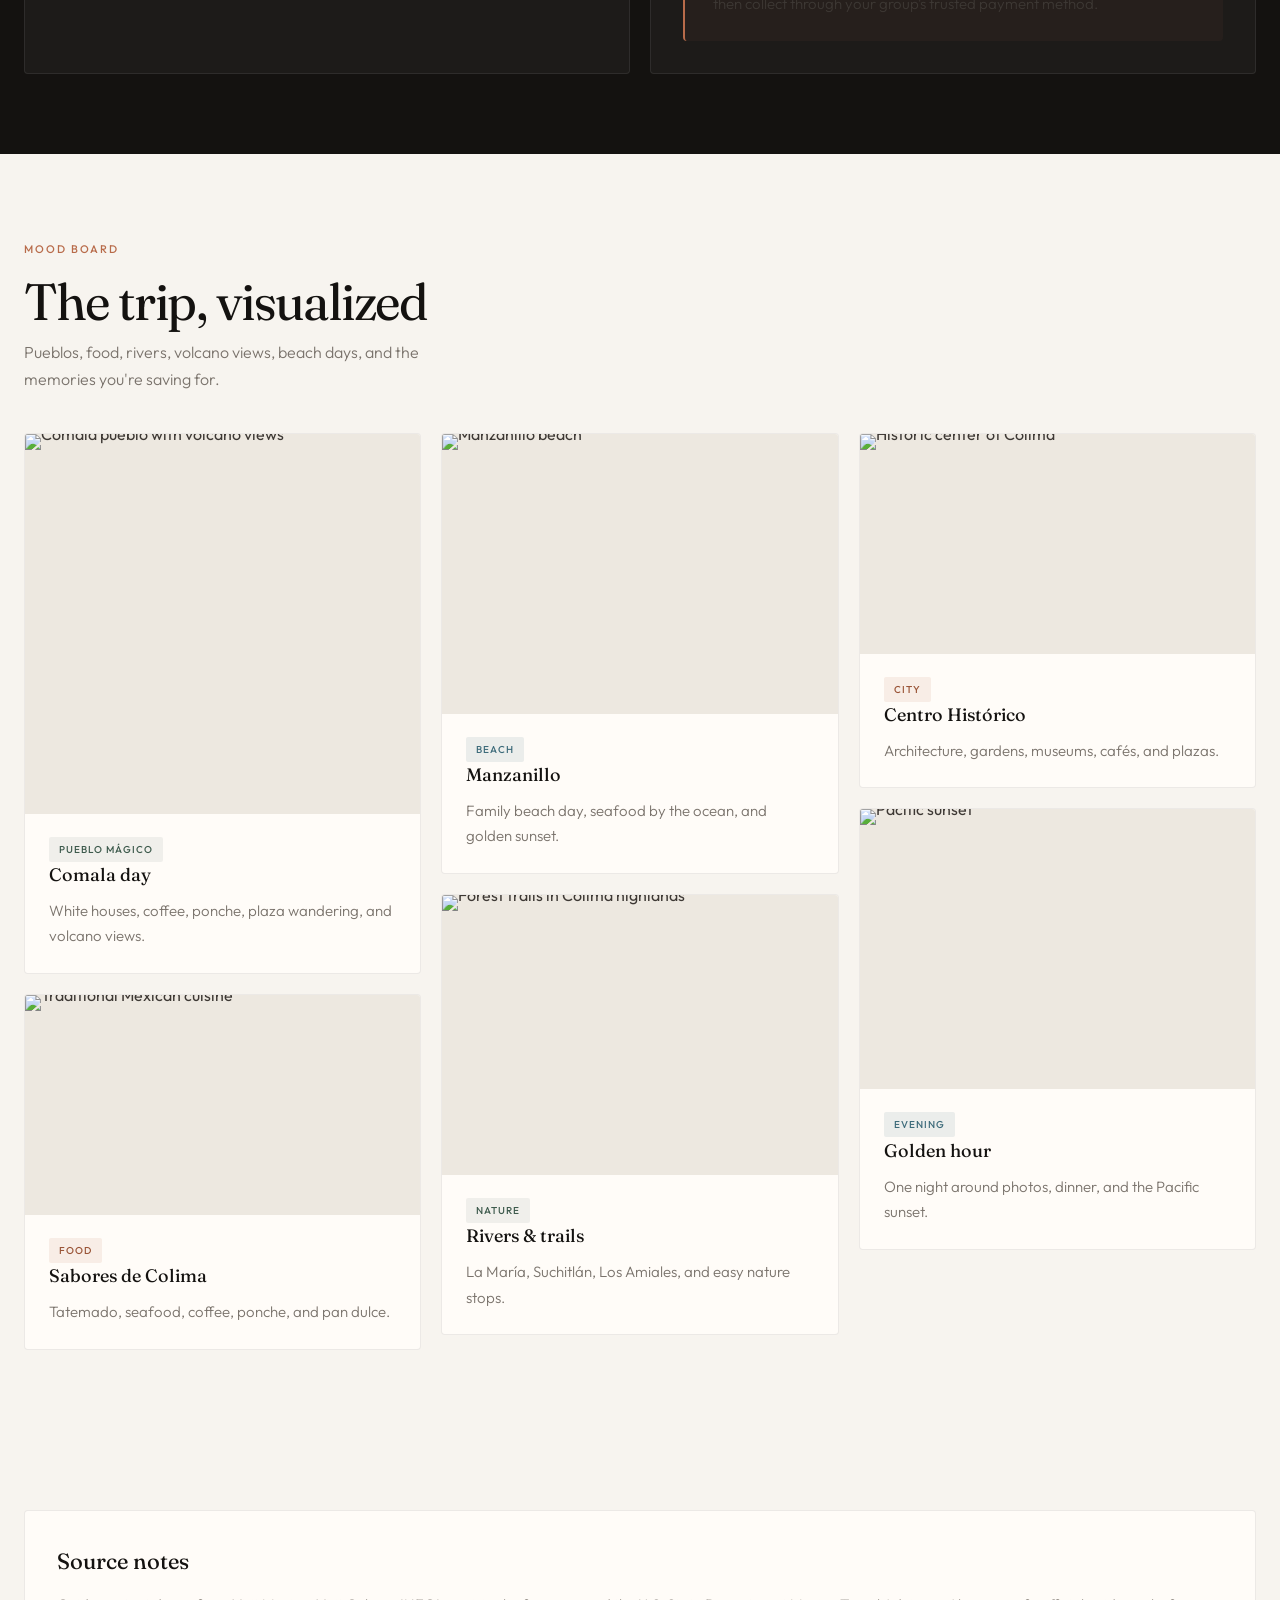
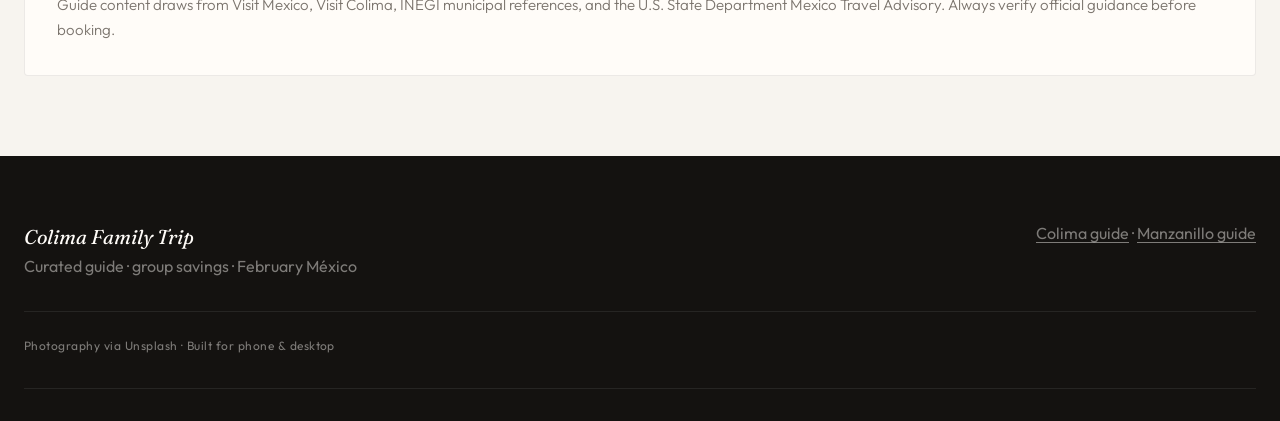
==== commit 2ad62ffa: "Redesign entire site with award-winning Pinterest editorial aesthetic - Replace cartoon SVG illustra" ====
--- a/index.html
+++ b/index.html
@@ -2,386 +2,13 @@
 <html lang="en">
 <head>
   <meta charset="UTF-8">
+  <meta http-equiv="refresh" content="0; url=mexico_colima_trip_site/index.html">
   <meta name="viewport" content="width=device-width, initial-scale=1.0">
-  <meta name="description" content="Plan your journey through Mexico — curated destinations, itineraries, and travel essentials.">
-  <title>México Viajes | Discover Mexico</title>
-  <link rel="preconnect" href="https://fonts.googleapis.com">
-  <link rel="preconnect" href="https://fonts.gstatic.com" crossorigin>
-  <link href="https://fonts.googleapis.com/css2?family=Cormorant+Garamond:ital,wght@0,500;0,600;0,700;1,500&family=Source+Sans+3:wght@300;400;500;600;700&display=swap" rel="stylesheet">
-  <link rel="stylesheet" href="css/styles.css">
+  <title>Colima Family Trip | México</title>
+  <link rel="canonical" href="mexico_colima_trip_site/index.html">
+  <script>location.replace('mexico_colima_trip_site/index.html');</script>
 </head>
 <body>
-  <header class="site-header" id="top">
-    <div class="header-inner">
-      <a href="#top" class="logo">
-        <span class="logo-mark">MV</span>
-        <span class="logo-text">México Viajes</span>
-      </a>
-      <nav class="main-nav" aria-label="Primary">
-        <a href="#destinations">Destinations</a>
-        <a href="#experiences">Experiences</a>
-        <a href="#itinerary">Itinerary</a>
-        <a href="#essentials">Travel Info</a>
-      </nav>
-      <a href="#plan" class="btn btn-primary header-cta">Plan Your Trip</a>
-      <button class="nav-toggle" aria-label="Open menu" aria-expanded="false">
-        <span></span>
-        <span></span>
-        <span></span>
-      </button>
-    </div>
-  </header>
-
-  <main>
-    <section class="hero">
-      <div class="hero-media">
-        <img
-          src="https://images.unsplash.com/photo-1518638150340-f706e86654de?auto=format&fit=crop&w=1920&q=80"
-          alt="Chichen Itza pyramid at golden hour"
-          width="1920"
-          height="1080"
-        >
-      </div>
-      <div class="hero-overlay"></div>
-      <div class="hero-content">
-        <p class="eyebrow">Curated journeys across Mexico</p>
-        <h1>Discover the heart of Mexico</h1>
-        <p class="hero-lead">
-          From colonial cities and ancient ruins to Pacific coastlines and highland markets —
-          explore a country shaped by history, culture, and extraordinary landscapes.
-        </p>
-        <form class="search-bar" id="plan" aria-label="Trip search">
-          <div class="search-field">
-            <label for="destination">Destination</label>
-            <input type="text" id="destination" placeholder="Oaxaca, CDMX, Riviera Maya…">
-          </div>
-          <div class="search-field">
-            <label for="dates">Travel dates</label>
-            <input type="text" id="dates" placeholder="Select dates">
-          </div>
-          <div class="search-field">
-            <label for="travelers">Travelers</label>
-            <select id="travelers">
-              <option value="1">1 traveler</option>
-              <option value="2" selected>2 travelers</option>
-              <option value="3">3 travelers</option>
-              <option value="4">4+ travelers</option>
-            </select>
-          </div>
-          <button type="submit" class="btn btn-primary btn-search">Search trips</button>
-        </form>
-      </div>
-    </section>
-
-    <section class="trust-bar">
-      <div class="container trust-grid">
-        <div class="trust-item">
-          <span class="trust-value">32</span>
-          <span class="trust-label">UNESCO sites</span>
-        </div>
-        <div class="trust-item">
-          <span class="trust-value">6,000+</span>
-          <span class="trust-label">Miles of coastline</span>
-        </div>
-        <div class="trust-item">
-          <span class="trust-value">68</span>
-          <span class="trust-label">Indigenous languages</span>
-        </div>
-        <div class="trust-item">
-          <span class="trust-value">Year-round</span>
-          <span class="trust-label">Travel seasons</span>
-        </div>
-      </div>
-    </section>
-
-    <section class="section" id="destinations">
-      <div class="container">
-        <div class="section-header">
-          <p class="eyebrow">Featured destinations</p>
-          <h2>Where to go in Mexico</h2>
-          <p class="section-lead">
-            Handpicked regions that showcase the country's diversity — each with distinct character,
-            cuisine, and reasons to visit.
-          </p>
-        </div>
-        <div class="destination-grid">
-          <article class="destination-card destination-card--featured">
-            <img
-              src="https://images.unsplash.com/photo-1585464231875-d9ef1f5ad396?auto=format&fit=crop&w=900&q=80"
-              alt="Colorful buildings in Mexico City"
-              loading="lazy"
-            >
-            <div class="destination-card-body">
-              <span class="destination-region">Central Mexico</span>
-              <h3>Mexico City</h3>
-              <p>World-class museums, historic neighborhoods, and one of the world's great food scenes.</p>
-              <a href="#" class="text-link">View guide <span aria-hidden="true">→</span></a>
-            </div>
-          </article>
-          <article class="destination-card">
-            <img
-              src="https://images.unsplash.com/photo-1590073242677-ac794a726217?auto=format&fit=crop&w=700&q=80"
-              alt="Colonial architecture in Oaxaca"
-              loading="lazy"
-            >
-            <div class="destination-card-body">
-              <span class="destination-region">Southern Mexico</span>
-              <h3>Oaxaca</h3>
-              <p>Mezcal valleys, Zapotec heritage, and vibrant markets in a UNESCO-listed city.</p>
-              <a href="#" class="text-link">View guide <span aria-hidden="true">→</span></a>
-            </div>
-          </article>
-          <article class="destination-card">
-            <img
-              src="https://images.unsplash.com/photo-1544551763-46a013bb70d5?auto=format&fit=crop&w=700&q=80"
-              alt="Turquoise waters of the Caribbean coast"
-              loading="lazy"
-            >
-            <div class="destination-card-body">
-              <span class="destination-region">Yucatán Peninsula</span>
-              <h3>Riviera Maya</h3>
-              <p>Cenotes, Mayan ruins, and white-sand beaches along the Caribbean Sea.</p>
-              <a href="#" class="text-link">View guide <span aria-hidden="true">→</span></a>
-            </div>
-          </article>
-          <article class="destination-card">
-            <img
-              src="https://images.unsplash.com/photo-1568402102990-0a4e0a4a4a4a?auto=format&fit=crop&w=700&q=80"
-              alt="Historic streets of Guanajuato"
-              loading="lazy"
-              onerror="this.src='https://images.unsplash.com/photo-1583422409516-2895a77bf413?auto=format&fit=crop&w=700&q=80'"
-            >
-            <div class="destination-card-body">
-              <span class="destination-region">Colonial Heartland</span>
-              <h3>Guanajuato</h3>
-              <p>Colorful alleyways, silver-mining history, and the iconic Festival Cervantino.</p>
-              <a href="#" class="text-link">View guide <span aria-hidden="true">→</span></a>
-            </div>
-          </article>
-          <article class="destination-card">
-            <img
-              src="https://images.unsplash.com/photo-1505118380757-91f5f5632de0?auto=format&fit=crop&w=700&q=80"
-              alt="Cliffs and ocean in Puerto Vallarta"
-              loading="lazy"
-            >
-            <div class="destination-card-body">
-              <span class="destination-region">Pacific Coast</span>
-              <h3>Puerto Vallarta</h3>
-              <p>Golden sunsets, whale watching, and authentic coastal dining on the Bahía de Banderas.</p>
-              <a href="#" class="text-link">View guide <span aria-hidden="true">→</span></a>
-            </div>
-          </article>
-        </div>
-      </div>
-    </section>
-
-    <section class="section section--muted" id="experiences">
-      <div class="container">
-        <div class="section-header section-header--center">
-          <p class="eyebrow">Experiences</p>
-          <h2>More than a destination</h2>
-          <p class="section-lead">
-            Authentic encounters that connect you to Mexico's living culture and natural wonders.
-          </p>
-        </div>
-        <div class="experience-grid">
-          <article class="experience-card">
-            <div class="experience-icon" aria-hidden="true">
-              <svg viewBox="0 0 24 24" fill="none" stroke="currentColor" stroke-width="1.5"><path d="M12 2L2 7l10 5 10-5-10-5zM2 17l10 5 10-5M2 12l10 5 10-5"/></svg>
-            </div>
-            <h3>Archaeological sites</h3>
-            <p>Walk among pyramids at Teotihuacán, Palenque, and Chichen Itza with expert local guides.</p>
-          </article>
-          <article class="experience-card">
-            <div class="experience-icon" aria-hidden="true">
-              <svg viewBox="0 0 24 24" fill="none" stroke="currentColor" stroke-width="1.5"><path d="M18 8h1a4 4 0 010 8h-1M2 8h16v9a4 4 0 01-4 4H6a4 4 0 01-4-4V8z"/><path d="M6 1v3M10 1v3M14 1v3"/></svg>
-            </div>
-            <h3>Regional cuisine</h3>
-            <p>From Oaxacan mole to Yucatecan cochinita — taste dishes recognized as Intangible Cultural Heritage.</p>
-          </article>
-          <article class="experience-card">
-            <div class="experience-icon" aria-hidden="true">
-              <svg viewBox="0 0 24 24" fill="none" stroke="currentColor" stroke-width="1.5"><circle cx="12" cy="12" r="10"/><path d="M2 12h20M12 2a15.3 15.3 0 014 10 15.3 15.3 0 01-4 10 15.3 15.3 0 01-4-10 15.3 15.3 0 014-10z"/></svg>
-            </div>
-            <h3>Natural wonders</h3>
-            <p>Swim in sacred cenotes, hike Copper Canyon, or watch monarch butterflies in Michoacán.</p>
-          </article>
-          <article class="experience-card">
-            <div class="experience-icon" aria-hidden="true">
-              <svg viewBox="0 0 24 24" fill="none" stroke="currentColor" stroke-width="1.5"><path d="M20.84 4.61a5.5 5.5 0 00-7.78 0L12 5.67l-1.06-1.06a5.5 5.5 0 00-7.78 7.78l1.06 1.06L12 21.23l7.78-7.78 1.06-1.06a5.5 5.5 0 000-7.78z"/></svg>
-            </div>
-            <h3>Art &amp; craft traditions</h3>
-            <p>Visit Talavera workshops in Puebla, alebrije studios in Oaxaca, and silver artisans in Taxco.</p>
-          </article>
-        </div>
-      </div>
-    </section>
-
-    <section class="section editorial">
-      <div class="container editorial-grid">
-        <div class="editorial-media">
-          <img
-            src="https://images.unsplash.com/photo-1552733407-5d5c46c3bb3b?auto=format&fit=crop&w=900&q=80"
-            alt="Traditional Mexican market with fresh produce"
-            loading="lazy"
-          >
-        </div>
-        <div class="editorial-content">
-          <p class="eyebrow">Editor's pick</p>
-          <h2>The Oaxaca highlands in seven days</h2>
-          <p>
-            Start in the colonial capital with its baroque churches and rooftop mezcalerías.
-            Day-trip to Monte Albán, then head into the valleys for weaving villages and agave fields.
-            Finish on the coast at Puerto Escondido for surf and seafood.
-          </p>
-          <ul class="editorial-list">
-            <li>Best season: October through April</li>
-            <li>Ideal for: Culture, food, and moderate adventure</li>
-            <li>Getting around: Domestic flights + private transfers</li>
-          </ul>
-          <a href="#itinerary" class="btn btn-secondary">See sample itinerary</a>
-        </div>
-      </div>
-    </section>
-
-    <section class="section" id="itinerary">
-      <div class="container">
-        <div class="section-header">
-          <p class="eyebrow">Sample itinerary</p>
-          <h2>Two weeks across central &amp; southern Mexico</h2>
-          <p class="section-lead">
-            A balanced route combining urban exploration, colonial towns, and coastal relaxation.
-          </p>
-        </div>
-        <div class="itinerary-timeline">
-          <article class="itinerary-day">
-            <span class="itinerary-day-num">Days 1–3</span>
-            <div class="itinerary-day-content">
-              <h3>Mexico City</h3>
-              <p>Frida Kahlo Museum, Chapultepec, Roma Norte dining, and a day trip to Teotihuacán.</p>
-            </div>
-          </article>
-          <article class="itinerary-day">
-            <span class="itinerary-day-num">Days 4–5</span>
-            <div class="itinerary-day-content">
-              <h3>Puebla &amp; Cholula</h3>
-              <p>Talavera pottery, mole poblano tastings, and the Great Pyramid of Cholula.</p>
-            </div>
-          </article>
-          <article class="itinerary-day">
-            <span class="itinerary-day-num">Days 6–8</span>
-            <div class="itinerary-day-content">
-              <h3>Oaxaca</h3>
-              <p>Monte Albán ruins, mezcal distillery tour, and the Sunday Tlacolula market.</p>
-            </div>
-          </article>
-          <article class="itinerary-day">
-            <span class="itinerary-day-num">Days 9–11</span>
-            <div class="itinerary-day-content">
-              <h3>San Cristóbal de las Casas</h3>
-              <p>Highland Chiapas, Sumidero Canyon boat tour, and indigenous textile cooperatives.</p>
-            </div>
-          </article>
-          <article class="itinerary-day">
-            <span class="itinerary-day-num">Days 12–14</span>
-            <div class="itinerary-day-content">
-              <h3>Riviera Maya</h3>
-              <p>Tulum ruins at sunrise, cenote swimming, and beach time in Playa del Carmen.</p>
-            </div>
-          </article>
-        </div>
-      </div>
-    </section>
-
-    <section class="section section--dark" id="essentials">
-      <div class="container">
-        <div class="section-header section-header--center">
-          <p class="eyebrow">Before you go</p>
-          <h2>Travel essentials</h2>
-        </div>
-        <div class="essentials-grid">
-          <article class="essential-card">
-            <h3>Entry requirements</h3>
-            <p>
-              U.S. and Canadian citizens need a valid passport. Tourist stays up to 180 days typically
-              require no visa. Complete your FMM immigration form online before arrival.
-            </p>
-          </article>
-          <article class="essential-card">
-            <h3>Best time to visit</h3>
-            <p>
-              Dry season (November–April) offers the most reliable weather nationwide. Coastal areas
-              are warm year-round; highland cities can be cool in winter evenings.
-            </p>
-          </article>
-          <article class="essential-card">
-            <h3>Getting around</h3>
-            <p>
-              Domestic flights connect major cities efficiently. ADO buses serve most regions
-              comfortably. In cities, ride-hailing apps and regulated taxis are widely available.
-            </p>
-          </article>
-          <article class="essential-card">
-            <h3>Currency &amp; payments</h3>
-            <p>
-              Mexican peso (MXN) is the local currency. Cards are accepted in cities and tourist areas;
-              carry cash for markets and smaller towns. ATMs are readily available.
-            </p>
-          </article>
-        </div>
-      </div>
-    </section>
-
-    <section class="newsletter">
-      <div class="container newsletter-inner">
-        <div class="newsletter-copy">
-          <h2>Get trip inspiration in your inbox</h2>
-          <p>Seasonal guides, destination updates, and curated itineraries — no spam, unsubscribe anytime.</p>
-        </div>
-        <form class="newsletter-form" aria-label="Newsletter signup">
-          <input type="email" placeholder="Your email address" required aria-label="Email address">
-          <button type="submit" class="btn btn-primary">Subscribe</button>
-        </form>
-      </div>
-    </section>
-  </main>
-
-  <footer class="site-footer">
-    <div class="container footer-grid">
-      <div class="footer-brand">
-        <a href="#top" class="logo">
-          <span class="logo-mark">MV</span>
-          <span class="logo-text">México Viajes</span>
-        </a>
-        <p>Independent travel planning for Mexico. Built for curious travelers who value authenticity.</p>
-      </div>
-      <div class="footer-links">
-        <h4>Explore</h4>
-        <a href="#destinations">Destinations</a>
-        <a href="#experiences">Experiences</a>
-        <a href="#itinerary">Itineraries</a>
-        <a href="#essentials">Travel Info</a>
-      </div>
-      <div class="footer-links">
-        <h4>Regions</h4>
-        <a href="#">Central Mexico</a>
-        <a href="#">Yucatán Peninsula</a>
-        <a href="#">Pacific Coast</a>
-        <a href="#">Northern Mexico</a>
-      </div>
-      <div class="footer-links">
-        <h4>Connect</h4>
-        <a href="#">Contact</a>
-        <a href="#">Privacy Policy</a>
-        <a href="#">Terms of Use</a>
-      </div>
-    </div>
-    <div class="container footer-bottom">
-      <p>&copy; 2026 México Viajes. All rights reserved.</p>
-      <p class="footer-credit">Photography via Unsplash</p>
-    </div>
-  </footer>
-
-  <script src="js/main.js"></script>
+  <p>Redirecting to <a href="mexico_colima_trip_site/index.html">Colima Family Trip</a>…</p>
 </body>
 </html>
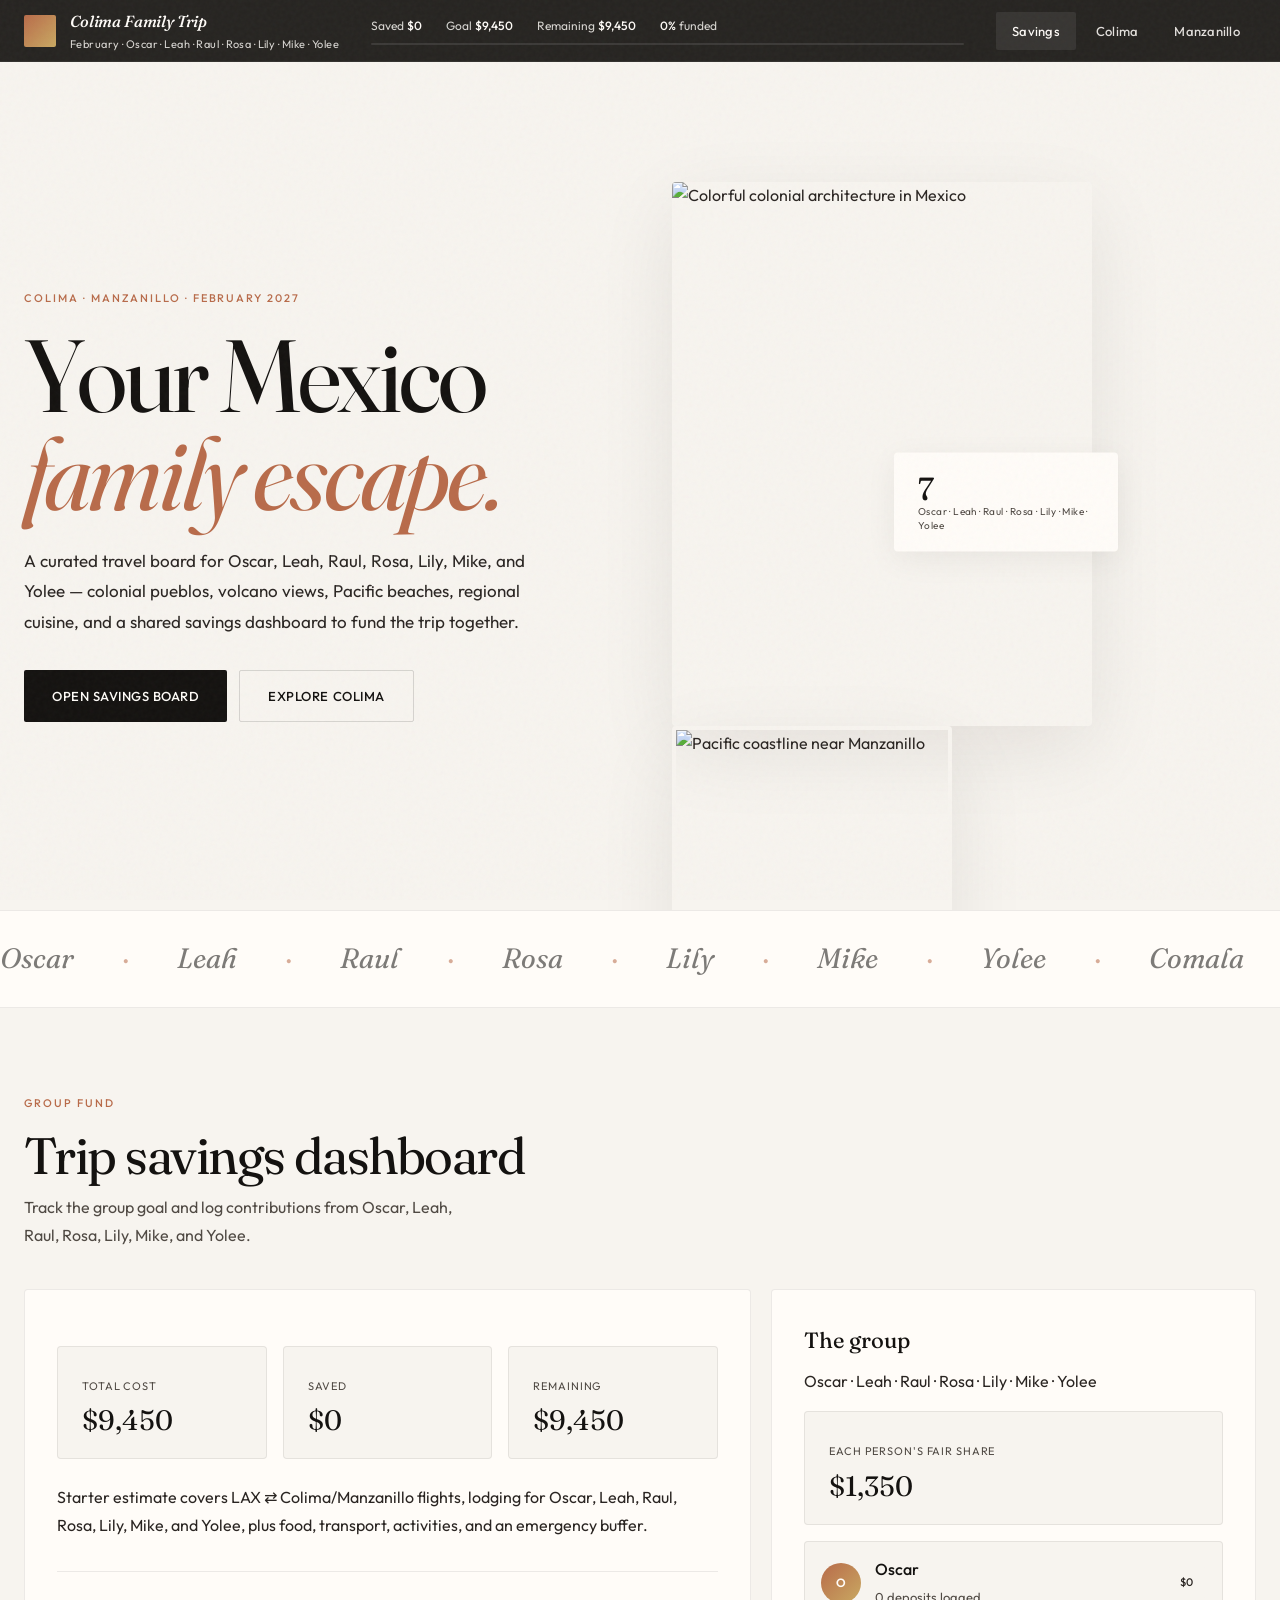
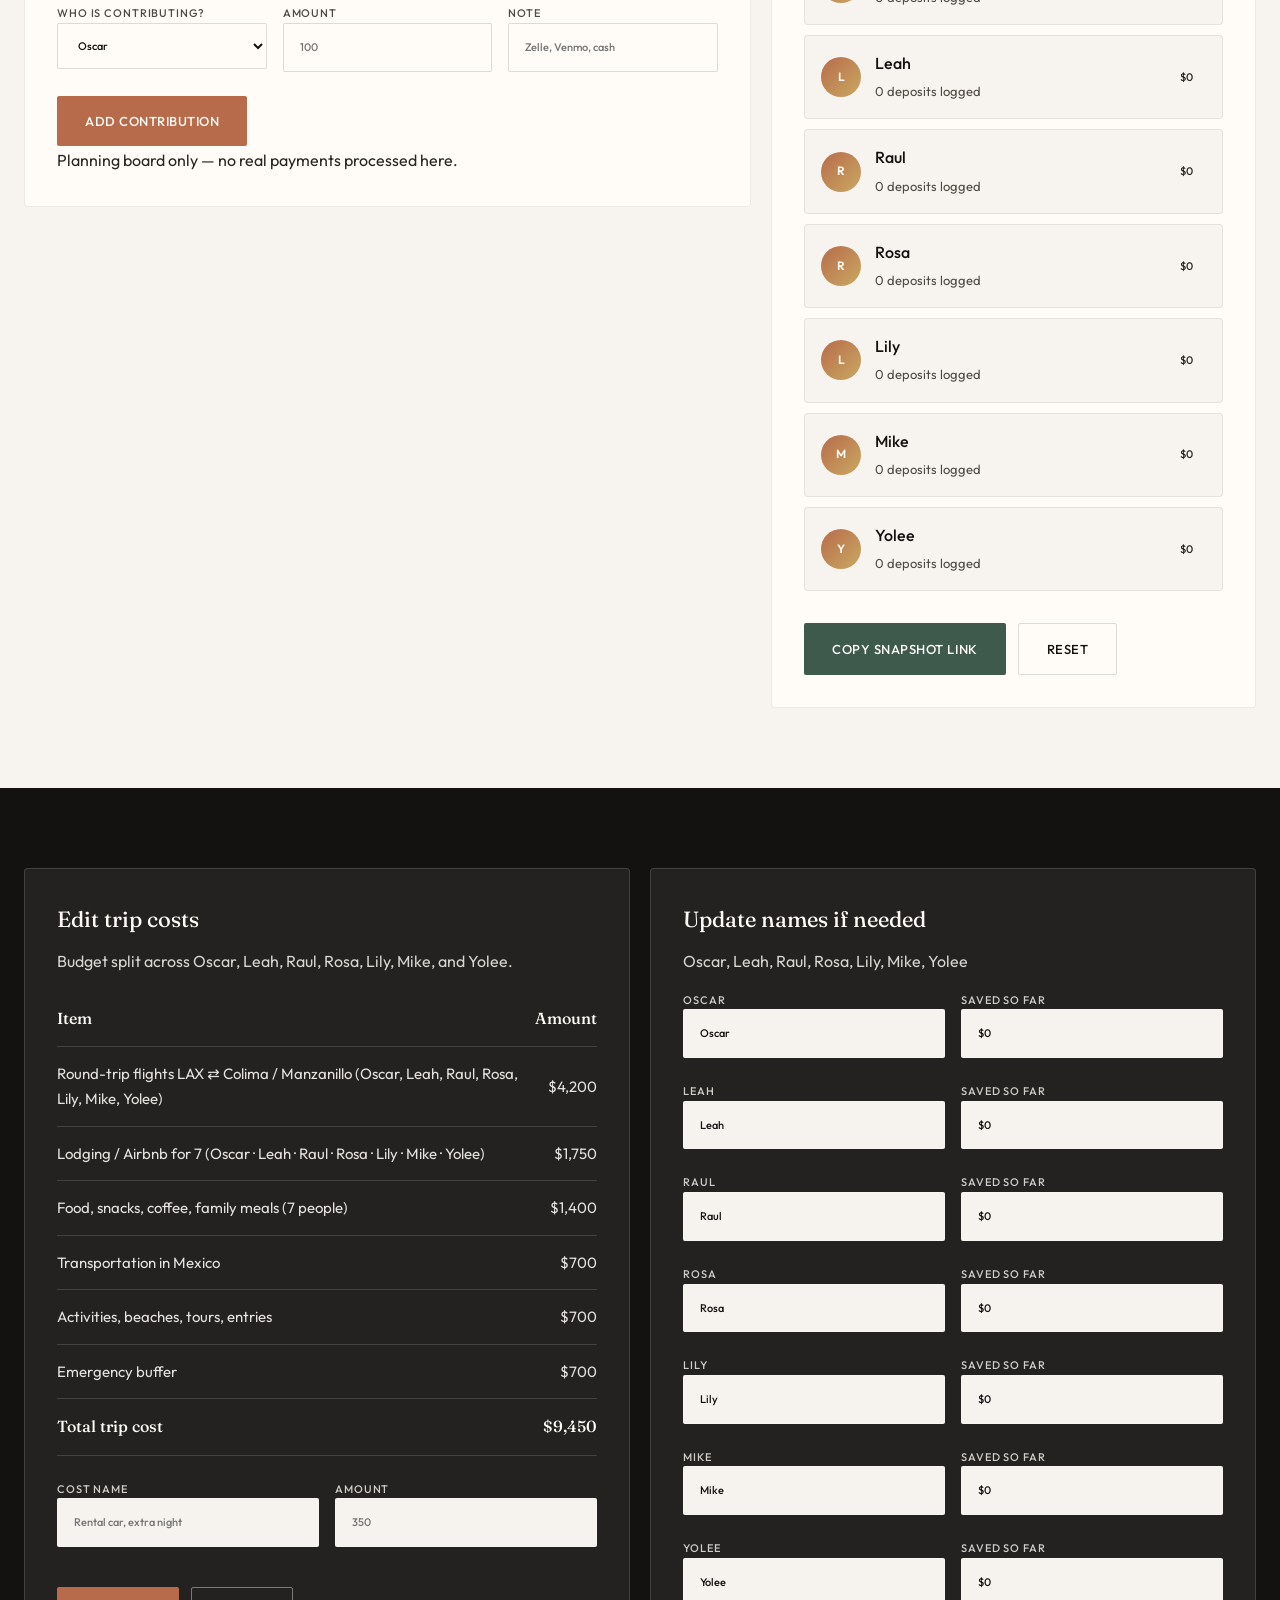
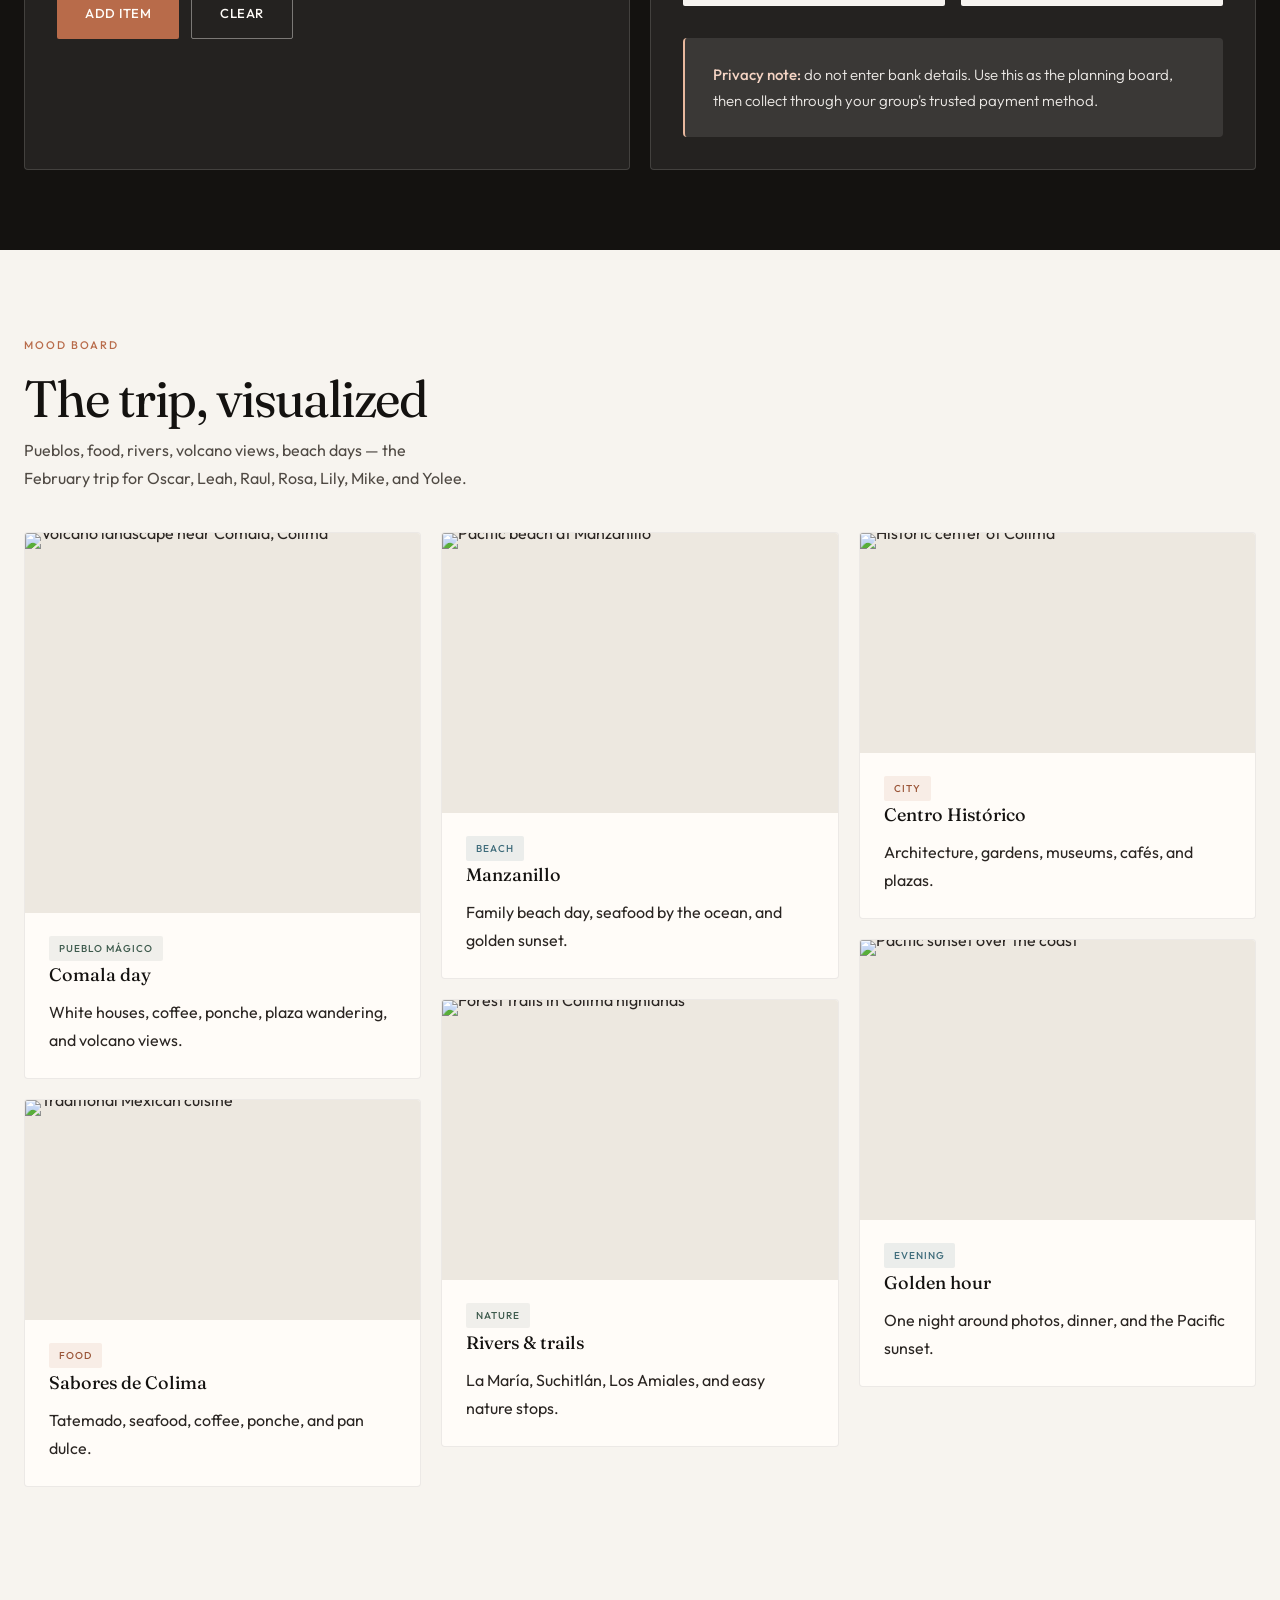
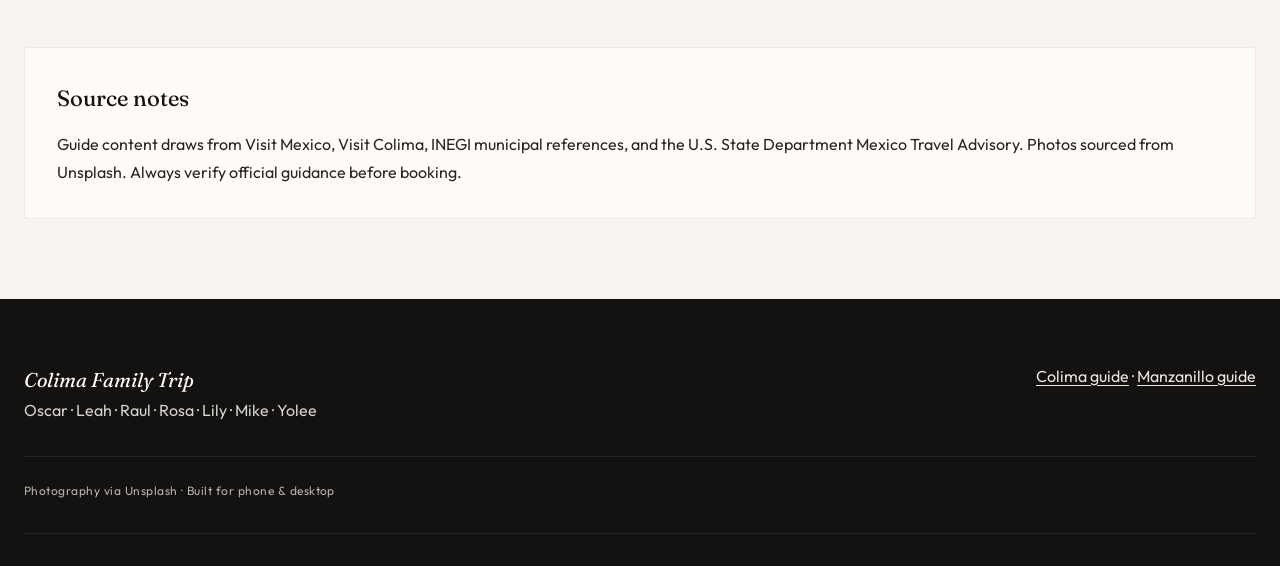
==== commit 28e89d62: "Publish trip site at repo root and add GitHub Pages deployment - Move site files to root for a clean" ====
--- a/index.html
+++ b/index.html
@@ -1,14 +1,233 @@
-<!DOCTYPE html>
+<!doctype html>
 <html lang="en">
 <head>
-  <meta charset="UTF-8">
-  <meta http-equiv="refresh" content="0; url=mexico_colima_trip_site/index.html">
-  <meta name="viewport" content="width=device-width, initial-scale=1.0">
-  <title>Colima Family Trip | México</title>
-  <link rel="canonical" href="mexico_colima_trip_site/index.html">
-  <script>location.replace('mexico_colima_trip_site/index.html');</script>
+  <meta charset="utf-8" />
+  <meta name="viewport" content="width=device-width, initial-scale=1" />
+  <title>Colima February Trip | México</title>
+  <meta name="description" content="February Colima &amp; Manzanillo trip for Oscar, Leah, Raul, Rosa, Lily, Mike, and Yolee — travel guide and group savings dashboard." />
+  <link rel="preconnect" href="https://fonts.googleapis.com">
+  <link rel="preconnect" href="https://fonts.gstatic.com" crossorigin>
+  <link href="https://fonts.googleapis.com/css2?family=Fraunces:ital,opsz,wght@0,9..144,400;0,9..144,500;1,9..144,400&family=Outfit:wght@300;400;500;600&display=swap" rel="stylesheet">
+  <link rel="stylesheet" href="styles.css" />
 </head>
 <body>
-  <p>Redirecting to <a href="mexico_colima_trip_site/index.html">Colima Family Trip</a>…</p>
+  <header class="top-fund">
+    <div class="container fund-inner">
+      <a class="brand" href="index.html" aria-label="Home">
+        <span class="brand-mark"></span>
+        <span><h1 data-trip-name>Colima Family Trip</h1><small>February · <span data-traveler-roster>Oscar · Leah · Raul · Rosa · Lily · Mike · Yolee</span></small></span>
+      </a>
+      <div class="fund-status" aria-live="polite">
+        <div class="fund-numbers">
+          <span>Saved <strong data-saved>$0</strong></span>
+          <span>Goal <strong data-cost>$0</strong></span>
+          <span>Remaining <strong data-left>$0</strong></span>
+          <span><strong data-percent>0%</strong> funded</span>
+        </div>
+        <div class="progress-track" aria-label="Trip savings progress"><div class="progress-fill"></div></div>
+      </div>
+      <nav class="nav" aria-label="Main navigation">
+        <a href="index.html" aria-current="page">Savings</a>
+        <a href="colima.html">Colima</a>
+        <a href="manzanillo.html">Manzanillo</a>
+      </nav>
+    </div>
+  </header>
+
+  <main>
+    <section class="hero">
+      <div class="container hero-grid">
+        <div class="hero-copy reveal">
+          <span class="kicker">Colima · Manzanillo · February 2027</span>
+          <h2>Your Mexico<br><em style="font-style:italic;color:var(--terracotta)">family escape.</em></h2>
+          <p>A curated travel board for Oscar, Leah, Raul, Rosa, Lily, Mike, and Yolee — colonial pueblos, volcano views, Pacific beaches, regional cuisine, and a shared savings dashboard to fund the trip together.</p>
+          <div class="button-row">
+            <a class="btn" href="#savings">Open savings board</a>
+            <a class="btn secondary" href="colima.html">Explore Colima</a>
+          </div>
+        </div>
+        <div class="hero-visual reveal reveal-delay-2">
+          <div class="img-touch hero-img-main-wrap">
+            <img class="hero-img-main" data-photo="heroColonial" data-photo-w="900" alt="Colorful colonial architecture in Mexico" width="900" height="1100">
+          </div>
+          <div class="img-touch hero-img-accent-wrap">
+            <img class="hero-img-accent" data-photo="heroBeach" data-photo-w="600" alt="Pacific coastline near Manzanillo" width="600" height="700">
+          </div>
+          <div class="hero-stat">
+            <strong data-traveler-count>7</strong>
+            <span data-traveler-roster>Oscar · Leah · Raul · Rosa · Lily · Mike · Yolee</span>
+          </div>
+        </div>
+      </div>
+    </section>
+
+    <div class="marquee-wrap" aria-hidden="true">
+      <div class="marquee">
+        <div class="marquee-track">
+          <span class="marquee-item">Oscar</span><span class="marquee-item"><em>·</em></span>
+          <span class="marquee-item">Leah</span><span class="marquee-item"><em>·</em></span>
+          <span class="marquee-item">Raul</span><span class="marquee-item"><em>·</em></span>
+          <span class="marquee-item">Rosa</span><span class="marquee-item"><em>·</em></span>
+          <span class="marquee-item">Lily</span><span class="marquee-item"><em>·</em></span>
+          <span class="marquee-item">Mike</span><span class="marquee-item"><em>·</em></span>
+          <span class="marquee-item">Yolee</span><span class="marquee-item"><em>·</em></span>
+          <span class="marquee-item">Comala</span><span class="marquee-item"><em>·</em></span>
+          <span class="marquee-item">Manzanillo</span><span class="marquee-item"><em>·</em></span>
+          <span class="marquee-item">Centro Histórico</span><span class="marquee-item"><em>·</em></span>
+          <span class="marquee-item">Laguna La María</span><span class="marquee-item"><em>·</em></span>
+          <span class="marquee-item">Playa Miramar</span><span class="marquee-item"><em>·</em></span>
+        </div>
+        <div class="marquee-track">
+          <span class="marquee-item">Oscar</span><span class="marquee-item"><em>·</em></span>
+          <span class="marquee-item">Leah</span><span class="marquee-item"><em>·</em></span>
+          <span class="marquee-item">Raul</span><span class="marquee-item"><em>·</em></span>
+          <span class="marquee-item">Rosa</span><span class="marquee-item"><em>·</em></span>
+          <span class="marquee-item">Lily</span><span class="marquee-item"><em>·</em></span>
+          <span class="marquee-item">Mike</span><span class="marquee-item"><em>·</em></span>
+          <span class="marquee-item">Yolee</span><span class="marquee-item"><em>·</em></span>
+          <span class="marquee-item">Comala</span><span class="marquee-item"><em>·</em></span>
+          <span class="marquee-item">Manzanillo</span><span class="marquee-item"><em>·</em></span>
+          <span class="marquee-item">Centro Histórico</span><span class="marquee-item"><em>·</em></span>
+          <span class="marquee-item">Laguna La María</span><span class="marquee-item"><em>·</em></span>
+          <span class="marquee-item">Playa Miramar</span><span class="marquee-item"><em>·</em></span>
+        </div>
+      </div>
+    </div>
+
+    <section id="savings" class="section">
+      <div class="container">
+        <div class="section-title reveal">
+          <div>
+            <span class="kicker">Group fund</span>
+            <h3>Trip savings dashboard</h3>
+            <p>Track the group goal and log contributions from Oscar, Leah, Raul, Rosa, Lily, Mike, and Yolee.</p>
+          </div>
+        </div>
+        <div class="dashboard">
+          <div class="card pad reveal">
+            <div class="stat-grid">
+              <div class="stat"><span>Total cost</span><strong id="statTotal">$0</strong></div>
+              <div class="stat"><span>Saved</span><strong id="statSaved">$0</strong></div>
+              <div class="stat"><span>Remaining</span><strong id="statLeft">$0</strong></div>
+            </div>
+            <p class="helper">Starter estimate covers LAX ⇄ Colima/Manzanillo flights, lodging for Oscar, Leah, Raul, Rosa, Lily, Mike, and Yolee, plus food, transport, activities, and an emergency buffer.</p>
+            <hr>
+            <form id="contributionForm">
+              <div class="form-row three">
+                <label>Who is contributing?
+                  <select id="memberSelect"></select>
+                </label>
+                <label>Amount
+                  <input id="amountInput" type="number" min="1" step="1" placeholder="100" inputmode="numeric" />
+                </label>
+                <label>Note
+                  <input id="noteInput" placeholder="Zelle, Venmo, cash" />
+                </label>
+              </div>
+              <button class="btn clay" type="submit">Add contribution</button>
+              <p class="helper">Planning board only — no real payments processed here.</p>
+            </form>
+          </div>
+          <aside class="card pad reveal reveal-delay-1">
+            <h3>The group</h3>
+            <p class="helper" style="margin-top:0.25rem"><span data-traveler-roster>Oscar · Leah · Raul · Rosa · Lily · Mike · Yolee</span></p>
+            <div class="stat" style="margin:1rem 0"><span>Each person's fair share</span><strong id="statEach">$0</strong></div>
+            <div id="memberList" class="member-list"></div>
+            <div class="button-row">
+              <button id="exportTrip" class="btn river" type="button">Copy snapshot link</button>
+              <button id="resetDemo" class="btn secondary" type="button">Reset</button>
+            </div>
+          </aside>
+        </div>
+      </div>
+    </section>
+
+    <section class="section section--dark">
+      <div class="container">
+        <div class="grid two">
+          <div class="card pad reveal">
+            <h3>Edit trip costs</h3>
+            <p class="helper">Budget split across Oscar, Leah, Raul, Rosa, Lily, Mike, and Yolee.</p>
+            <table class="budget-table" aria-label="Trip budget" style="margin-top:1rem">
+              <thead><tr><th>Item</th><th>Amount</th></tr></thead>
+              <tbody id="budgetBody"></tbody>
+            </table>
+            <form id="budgetForm" style="margin-top:1.5rem">
+              <div class="form-row">
+                <label>Cost name<input id="budgetLabel" placeholder="Rental car, extra night" /></label>
+                <label>Amount<input id="budgetAmount" type="number" min="1" step="1" placeholder="350" inputmode="numeric" /></label>
+              </div>
+              <div class="button-row"><button class="btn clay" type="submit">Add item</button><button id="clearBudget" class="btn secondary" type="button">Clear</button></div>
+            </form>
+          </div>
+          <div class="card pad reveal reveal-delay-1">
+            <h3>Update names if needed</h3>
+            <p class="helper">Oscar, Leah, Raul, Rosa, Lily, Mike, Yolee</p>
+            <div id="memberNameEditor" style="margin-top:1rem"></div>
+            <div class="alert" style="margin-top:1.5rem">
+              <strong>Privacy note:</strong> do not enter bank details. Use this as the planning board, then collect through your group's trusted payment method.
+            </div>
+          </div>
+        </div>
+      </div>
+    </section>
+
+    <section class="section">
+      <div class="container">
+        <div class="section-title reveal">
+          <div>
+            <span class="kicker">Mood board</span>
+            <h3>The trip, visualized</h3>
+            <p>Pueblos, food, rivers, volcano views, beach days — the February trip for Oscar, Leah, Raul, Rosa, Lily, Mike, and Yolee.</p>
+          </div>
+        </div>
+        <div class="masonry">
+          <article class="card pin tall reveal">
+            <div class="img-wrap img-touch"><img data-photo="comala" data-photo-w="700" alt="Volcano landscape near Comala, Colima" loading="lazy" width="700" height="900"></div>
+            <div class="card-content"><span class="tag">Pueblo Mágico</span><h4>Comala day</h4><p>White houses, coffee, ponche, plaza wandering, and volcano views.</p></div>
+          </article>
+          <article class="card pin short reveal reveal-delay-1">
+            <div class="img-wrap img-touch"><img data-photo="food" data-photo-w="700" alt="Traditional Mexican cuisine" loading="lazy" width="700" height="500"></div>
+            <div class="card-content"><span class="tag clay">Food</span><h4>Sabores de Colima</h4><p>Tatemado, seafood, coffee, ponche, and pan dulce.</p></div>
+          </article>
+          <article class="card pin reveal reveal-delay-2">
+            <div class="img-wrap img-touch"><img data-photo="manzanilloBeach" data-photo-w="700" alt="Pacific beach at Manzanillo" loading="lazy" width="700" height="600"></div>
+            <div class="card-content"><span class="tag river">Beach</span><h4>Manzanillo</h4><p>Family beach day, seafood by the ocean, and golden sunset.</p></div>
+          </article>
+          <article class="card pin reveal">
+            <div class="img-wrap img-touch"><img data-photo="forest" data-photo-w="700" alt="Forest trails in Colima highlands" loading="lazy" width="700" height="600"></div>
+            <div class="card-content"><span class="tag">Nature</span><h4>Rivers &amp; trails</h4><p>La María, Suchitlán, Los Amiales, and easy nature stops.</p></div>
+          </article>
+          <article class="card pin short reveal reveal-delay-1">
+            <div class="img-wrap img-touch"><img data-photo="colimaCity" data-photo-w="700" alt="Historic center of Colima" loading="lazy" width="700" height="500"></div>
+            <div class="card-content"><span class="tag clay">City</span><h4>Centro Histórico</h4><p>Architecture, gardens, museums, cafés, and plazas.</p></div>
+          </article>
+          <article class="card pin reveal reveal-delay-2">
+            <div class="img-wrap img-touch"><img data-photo="sunset" data-photo-w="700" alt="Pacific sunset over the coast" loading="lazy" width="700" height="600"></div>
+            <div class="card-content"><span class="tag river">Evening</span><h4>Golden hour</h4><p>One night around photos, dinner, and the Pacific sunset.</p></div>
+          </article>
+        </div>
+      </div>
+    </section>
+
+    <section class="section">
+      <div class="container card pad sources reveal">
+        <h3>Source notes</h3>
+        <p style="margin-top:0.75rem">Guide content draws from Visit Mexico, Visit Colima, INEGI municipal references, and the U.S. State Department Mexico Travel Advisory. Photos sourced from Unsplash. Always verify official guidance before booking.</p>
+      </div>
+    </section>
+  </main>
+
+  <footer class="footer">
+    <div class="container">
+      <div><strong>Colima Family Trip</strong><br><span data-traveler-roster>Oscar · Leah · Raul · Rosa · Lily · Mike · Yolee</span></div>
+      <div><a href="colima.html">Colima guide</a> · <a href="manzanillo.html">Manzanillo guide</a></div>
+    </div>
+    <div class="container footer-bottom">Photography via Unsplash · Built for phone &amp; desktop</div>
+  </footer>
+
+  <script src="photos.js"></script>
+  <script src="app.js"></script>
+  <script src="animations.js"></script>
 </body>
 </html>
--- a/styles.css
+++ b/styles.css
@@ -0,0 +1,1232 @@
+/* ==========================================================================
+   Colima Trip — Editorial Pinterest / Awwwards aesthetic
+   ========================================================================== */
+
+:root {
+  --ink: #141210;
+  --ink-soft: #2a2522;
+  --muted: #504a44;
+  --cream: #f7f4ef;
+  --cream-deep: #ede8e0;
+  --white: #fffcf8;
+  --sage: #3d5a4c;
+  --sage-light: #5a7d6a;
+  --terracotta: #b86b4a;
+  --terracotta-deep: #9a5538;
+  --gold: #c9a962;
+  --line: rgba(20, 18, 16, 0.08);
+  --line-strong: rgba(20, 18, 16, 0.14);
+
+  --font-display: "Fraunces", "Georgia", serif;
+  --font-body: "Outfit", system-ui, sans-serif;
+
+  --ease-out: cubic-bezier(0.22, 1, 0.36, 1);
+  --shadow-soft: 0 24px 80px rgba(20, 18, 16, 0.08);
+  --shadow-card: 0 8px 32px rgba(20, 18, 16, 0.06);
+  --radius: 2px;
+  --radius-lg: 4px;
+  --header-h: 68px;
+  --fund-h: 52px;
+}
+
+*, *::before, *::after { box-sizing: border-box; }
+
+html {
+  scroll-behavior: smooth;
+  font-size: 16px;
+  -webkit-text-size-adjust: 100%;
+  text-size-adjust: 100%;
+}
+
+body {
+  margin: 0;
+  font-family: var(--font-body);
+  font-weight: 400;
+  line-height: 1.7;
+  color: var(--ink-soft);
+  background: var(--cream);
+  -webkit-font-smoothing: antialiased;
+  text-rendering: optimizeLegibility;
+  overflow-x: hidden;
+}
+
+body::before {
+  content: "";
+  position: fixed;
+  inset: 0;
+  z-index: 9999;
+  pointer-events: none;
+  opacity: 0.035;
+  background-image: url("data:image/svg+xml,%3Csvg viewBox='0 0 256 256' xmlns='http://www.w3.org/2000/svg'%3E%3Cfilter id='n'%3E%3CfeTurbulence type='fractalNoise' baseFrequency='0.85' numOctaves='4' stitchTiles='stitch'/%3E%3C/filter%3E%3Crect width='100%25' height='100%25' filter='url(%23n)'/%3E%3C/svg%3E");
+}
+
+a { color: inherit; text-decoration: none; }
+img { max-width: 100%; display: block; }
+button, input, select, textarea { font: inherit; }
+
+.container {
+  width: min(1280px, calc(100% - 3rem));
+  margin-inline: auto;
+}
+
+/* ── Fund bar ─────────────────────────────────────────────────────────── */
+
+.top-fund {
+  position: sticky;
+  top: 0;
+  z-index: 50;
+  background: rgba(20, 18, 16, 0.92);
+  backdrop-filter: blur(16px);
+  -webkit-backdrop-filter: blur(16px);
+  border-bottom: 1px solid rgba(255, 255, 255, 0.06);
+}
+
+.fund-inner {
+  display: grid;
+  grid-template-columns: auto 1fr auto;
+  gap: 2rem;
+  align-items: center;
+  min-height: var(--fund-h);
+  padding: 0.5rem 0;
+}
+
+.brand {
+  display: flex;
+  align-items: center;
+  gap: 0.875rem;
+  min-width: 0;
+}
+
+.brand-mark {
+  width: 2rem;
+  height: 2rem;
+  border-radius: var(--radius);
+  background: linear-gradient(135deg, var(--terracotta), var(--gold));
+  flex-shrink: 0;
+}
+
+.brand h1 {
+  font-family: var(--font-display);
+  font-size: 1rem;
+  font-weight: 500;
+  font-style: italic;
+  color: var(--white);
+  margin: 0;
+  letter-spacing: -0.01em;
+}
+
+.brand small {
+  display: block;
+  font-size: 0.6875rem;
+  font-weight: 400;
+  letter-spacing: 0.04em;
+  text-transform: none;
+  color: rgba(255, 252, 248, 0.82);
+  margin-top: 0.125rem;
+  line-height: 1.45;
+  max-width: 22rem;
+}
+
+.fund-status { min-width: 0; }
+
+.fund-numbers {
+  display: flex;
+  gap: 1.5rem;
+  font-size: 0.75rem;
+  color: rgba(255, 252, 248, 0.82);
+  margin-bottom: 0.375rem;
+  flex-wrap: wrap;
+}
+
+.fund-numbers strong {
+  color: var(--white);
+  font-weight: 500;
+}
+
+.progress-track {
+  height: 2px;
+  background: rgba(255, 255, 255, 0.1);
+  border-radius: 1px;
+  overflow: hidden;
+}
+
+.progress-fill {
+  height: 100%;
+  width: 0%;
+  background: linear-gradient(90deg, var(--terracotta), var(--gold));
+  transition: width 0.8s var(--ease-out);
+}
+
+.nav {
+  display: flex;
+  gap: 0.25rem;
+}
+
+.nav a {
+  padding: 0.5rem 1rem;
+  font-size: 0.8125rem;
+  font-weight: 450;
+  letter-spacing: 0.02em;
+  color: rgba(255, 252, 248, 0.88);
+  border-radius: var(--radius);
+  transition: color 0.3s, background 0.3s;
+}
+
+.nav a:hover,
+.nav a[aria-current="page"] {
+  color: var(--white);
+  background: rgba(255, 255, 255, 0.08);
+}
+
+/* ── Typography ───────────────────────────────────────────────────────── */
+
+.kicker {
+  display: inline-block;
+  font-size: 0.6875rem;
+  font-weight: 500;
+  letter-spacing: 0.18em;
+  text-transform: uppercase;
+  color: var(--terracotta);
+  margin-bottom: 1.25rem;
+}
+
+.hero h2,
+.page-hero h2,
+.section-title h3 {
+  font-family: var(--font-display);
+  font-weight: 400;
+  color: var(--ink);
+  letter-spacing: -0.03em;
+  line-height: 0.95;
+}
+
+.hero h2,
+.page-hero h2 {
+  font-size: clamp(3rem, 8vw, 6.5rem);
+  margin: 0 0 1.5rem;
+}
+
+.section-title h3 {
+  font-size: clamp(2rem, 4vw, 3.25rem);
+  margin: 0;
+}
+
+.hero p,
+.page-hero p {
+  font-size: 1.0625rem;
+  line-height: 1.8;
+  color: var(--ink-soft);
+  max-width: 32rem;
+  font-weight: 400;
+}
+
+.section-title p {
+  max-width: 28rem;
+  color: var(--muted);
+  line-height: 1.75;
+  margin: 0.75rem 0 0;
+  font-weight: 400;
+}
+
+/* ── Hero (home) ──────────────────────────────────────────────────────── */
+
+.hero {
+  position: relative;
+  padding: 5rem 0 3rem;
+  overflow: hidden;
+}
+
+.hero-grid {
+  display: grid;
+  grid-template-columns: 1fr 1fr;
+  gap: 4rem;
+  align-items: center;
+  min-height: calc(100vh - var(--fund-h) - 8rem);
+}
+
+.hero-copy { position: relative; z-index: 2; }
+
+.hero-visual {
+  position: relative;
+  height: min(72vh, 640px);
+}
+
+.hero-img-main-wrap {
+  position: absolute;
+  top: 0;
+  right: 0;
+  width: 72%;
+  height: 85%;
+  border-radius: var(--radius-lg);
+  box-shadow: var(--shadow-soft);
+}
+
+.hero-img-accent-wrap {
+  position: absolute;
+  bottom: 0;
+  left: 0;
+  width: 48%;
+  height: 52%;
+  border-radius: var(--radius-lg);
+  box-shadow: var(--shadow-soft);
+  border: 4px solid var(--cream);
+  z-index: 2;
+}
+
+.hero-img-main-wrap img,
+.hero-img-accent-wrap img {
+  width: 100%;
+  height: 100%;
+  object-fit: cover;
+}
+
+.hero-img-main,
+.hero-img-accent {
+  width: 100%;
+  height: 100%;
+  object-fit: cover;
+}
+
+.hero-stat {
+  position: absolute;
+  top: 50%;
+  left: 38%;
+  transform: translateY(-50%);
+  background: var(--white);
+  padding: 1.25rem 1.5rem;
+  border-radius: var(--radius-lg);
+  box-shadow: var(--shadow-card);
+  z-index: 3;
+}
+
+.hero-stat strong {
+  display: block;
+  font-family: var(--font-display);
+  font-size: 2rem;
+  font-weight: 400;
+  color: var(--ink);
+  line-height: 1;
+}
+
+.hero-stat span {
+  font-size: 0.625rem;
+  letter-spacing: 0.04em;
+  text-transform: none;
+  color: var(--muted);
+  line-height: 1.35;
+  max-width: 11rem;
+  display: block;
+}
+
+/* ── Marquee ──────────────────────────────────────────────────────────── */
+
+.marquee-wrap {
+  padding: 1.5rem 0;
+  border-block: 1px solid var(--line);
+  overflow: hidden;
+  background: var(--white);
+}
+
+.marquee {
+  display: flex;
+  width: max-content;
+  animation: marquee 40s linear infinite;
+}
+
+.marquee-track {
+  display: flex;
+  align-items: center;
+  gap: 3rem;
+  padding-right: 3rem;
+  flex-shrink: 0;
+}
+
+.marquee-item {
+  font-family: var(--font-display);
+  font-size: clamp(1.25rem, 2.5vw, 1.75rem);
+  font-style: italic;
+  color: var(--ink);
+  white-space: nowrap;
+  opacity: 0.55;
+}
+
+.marquee-item em {
+  font-style: normal;
+  color: var(--terracotta);
+  opacity: 1;
+}
+
+@keyframes marquee {
+  from { transform: translateX(0); }
+  to { transform: translateX(-50%); }
+}
+
+/* ── Page hero (inner pages) ──────────────────────────────────────────── */
+
+.page-hero {
+  padding: 5rem 0 2rem;
+}
+
+.page-hero-inner {
+  position: relative;
+  display: grid;
+  grid-template-columns: 1fr 1fr;
+  gap: 3rem;
+  align-items: end;
+  padding-bottom: 3rem;
+  border-bottom: 1px solid var(--line);
+}
+
+.page-hero-text { max-width: 36rem; }
+
+.page-hero-image {
+  position: relative;
+  height: 420px;
+  border-radius: var(--radius-lg);
+  overflow: hidden;
+}
+
+.page-hero-image img {
+  width: 100%;
+  height: 100%;
+  object-fit: cover;
+  transition: transform 0.45s var(--ease-out), filter 0.45s var(--ease-out);
+}
+
+.page-hero-image:hover img {
+  transform: scale(1.04);
+}
+
+/* ── Sections ─────────────────────────────────────────────────────────── */
+
+.section {
+  padding: 5rem 0;
+}
+
+.section-title {
+  display: flex;
+  align-items: flex-end;
+  justify-content: space-between;
+  gap: 2rem;
+  margin-bottom: 2.5rem;
+}
+
+.section--dark {
+  background: var(--ink);
+  color: rgba(255, 252, 248, 0.88);
+}
+
+.section--dark .section-title h3,
+.section--dark h3,
+.section--dark h4 {
+  color: var(--white);
+}
+
+.section--dark .section-title p,
+.section--dark .card p,
+.section--dark .helper,
+.section--dark .sources p {
+  color: rgba(255, 252, 248, 0.82);
+}
+
+.section--dark .kicker {
+  color: #e8b89e;
+}
+
+.section--dark .card {
+  background: rgba(255, 252, 248, 0.07);
+  border-color: rgba(255, 252, 248, 0.14);
+}
+
+.section--dark .card h3,
+.section--dark .card h4 {
+  color: var(--white);
+}
+
+.section--dark .card p {
+  margin-top: 0.75rem;
+}
+
+.section--dark .card p strong {
+  color: var(--white);
+}
+
+.section--dark .card > .helper:first-of-type {
+  margin-top: 0.5rem;
+}
+
+.section--dark label {
+  color: rgba(255, 252, 248, 0.78);
+}
+
+.section--dark input,
+.section--dark select,
+.section--dark textarea {
+  background: rgba(255, 252, 248, 0.96);
+  color: var(--ink);
+  border-color: rgba(255, 252, 248, 0.22);
+}
+
+.section--dark .budget-table th,
+.section--dark .budget-table td {
+  color: rgba(255, 252, 248, 0.88);
+  border-bottom-color: rgba(255, 252, 248, 0.14);
+}
+
+.section--dark .budget-table th {
+  color: rgba(255, 252, 248, 0.68);
+}
+
+.section--dark .budget-table tr:last-child th {
+  color: var(--white);
+}
+
+.section--dark hr {
+  border-top-color: rgba(255, 252, 248, 0.14);
+}
+
+.section--dark .alert {
+  background: rgba(255, 252, 248, 0.1);
+  border-left-color: #e8b89e;
+  color: rgba(255, 252, 248, 0.92);
+}
+
+.section--dark .alert strong {
+  color: #f5d4c4;
+}
+
+.section--dark .btn.secondary {
+  color: var(--white);
+  border-color: rgba(255, 252, 248, 0.4);
+}
+
+.section--dark .btn.secondary:hover {
+  background: var(--white);
+  color: var(--ink);
+  border-color: var(--white);
+}
+
+.section--dark .map-dot {
+  background: rgba(255, 252, 248, 0.1);
+  border-color: rgba(255, 252, 248, 0.16);
+  color: rgba(255, 252, 248, 0.95);
+}
+
+.section--dark .map-dot:hover {
+  background: rgba(255, 252, 248, 0.16);
+  border-color: #e8b89e;
+}
+
+.section--dark .map-dot small {
+  color: rgba(255, 252, 248, 0.72);
+}
+
+.section--dark [data-traveler-roster] {
+  color: rgba(255, 252, 248, 0.82);
+}
+
+/* ── Cards & pins (Pinterest style) ───────────────────────────────────── */
+
+.card {
+  background: var(--white);
+  border: 1px solid var(--line);
+  border-radius: var(--radius-lg);
+  overflow: hidden;
+  transition: box-shadow 0.4s var(--ease-out), transform 0.4s var(--ease-out);
+}
+
+.card:hover {
+  box-shadow: var(--shadow-soft);
+}
+
+.card.pad { padding: 2rem; }
+
+.card h3,
+.card h4 {
+  font-family: var(--font-display);
+  font-weight: 450;
+  color: var(--ink);
+  margin: 0 0 0.5rem;
+}
+
+.card h3 { font-size: 1.375rem; }
+.card h4 { font-size: 1.125rem; }
+
+.card p {
+  color: var(--ink-soft);
+  line-height: 1.75;
+  margin: 0;
+  font-weight: 400;
+  font-size: 1rem;
+}
+
+.card img {
+  width: 100%;
+  object-fit: cover;
+  background: var(--cream-deep);
+  transition: transform 0.45s var(--ease-out), filter 0.45s var(--ease-out);
+}
+
+.card-content { padding: 1.25rem 1.5rem 1.5rem; }
+
+.card .img-wrap,
+.img-touch {
+  position: relative;
+  overflow: hidden;
+  -webkit-tap-highlight-color: transparent;
+  touch-action: manipulation;
+}
+
+@media (hover: hover) {
+  .img-touch:hover img { transform: scale(1.04); }
+}
+
+.img-touch.is-touched img,
+.img-touch:active img {
+  transform: scale(1.06);
+  filter: brightness(1.04);
+}
+
+.img-touch::after {
+  content: "";
+  position: absolute;
+  inset: 0;
+  background: rgba(255, 252, 248, 0);
+  transition: background 0.3s ease;
+  pointer-events: none;
+}
+
+.img-touch.is-touched::after,
+.img-touch:active::after {
+  background: rgba(255, 252, 248, 0.14);
+}
+
+.touch-ripple {
+  position: absolute;
+  width: 48px;
+  height: 48px;
+  margin: -24px 0 0 -24px;
+  border-radius: 50%;
+  background: rgba(255, 255, 255, 0.4);
+  pointer-events: none;
+  animation: touchRipple 0.55s ease-out forwards;
+}
+
+@keyframes touchRipple {
+  from { transform: scale(0); opacity: 0.7; }
+  to { transform: scale(3.5); opacity: 0; }
+}
+
+/* Masonry Pinterest board */
+.masonry {
+  columns: 3 300px;
+  column-gap: 1.25rem;
+}
+
+.masonry .pin {
+  break-inside: avoid;
+  margin-bottom: 1.25rem;
+}
+
+.pin .img-wrap { line-height: 0; }
+
+.pin img { height: auto; }
+
+.pin.tall .img-wrap img { height: 380px; }
+.pin.short .img-wrap img { height: 220px; }
+.pin .img-wrap img { height: 280px; }
+
+/* Guide cards grid */
+.grid {
+  display: grid;
+  gap: 1.25rem;
+}
+
+.grid.two { grid-template-columns: repeat(2, 1fr); }
+.grid.three { grid-template-columns: repeat(3, 1fr); }
+.grid.four { grid-template-columns: repeat(4, 1fr); }
+
+.guide-card {
+  display: flex;
+  flex-direction: column;
+}
+
+.guide-card .img-wrap img { height: 240px; }
+
+.guide-card .meta {
+  margin-top: auto;
+  padding-top: 1rem;
+  display: flex;
+  align-items: center;
+  justify-content: space-between;
+  gap: 0.75rem;
+}
+
+/* Tags */
+.tag-row {
+  display: flex;
+  gap: 0.5rem;
+  flex-wrap: wrap;
+  margin: 0.75rem 0;
+}
+
+.tag {
+  font-size: 0.625rem;
+  font-weight: 500;
+  letter-spacing: 0.1em;
+  text-transform: uppercase;
+  color: var(--sage);
+  background: rgba(61, 90, 76, 0.08);
+  padding: 0.375rem 0.625rem;
+  border-radius: var(--radius);
+}
+
+.tag.clay {
+  color: var(--terracotta-deep);
+  background: rgba(184, 107, 74, 0.1);
+}
+
+.tag.river {
+  color: #3d6b7a;
+  background: rgba(61, 107, 122, 0.1);
+}
+
+.price-chip {
+  font-size: 0.6875rem;
+  font-weight: 500;
+  letter-spacing: 0.06em;
+  color: var(--ink-soft);
+  background: var(--cream);
+  padding: 0.375rem 0.75rem;
+  border-radius: var(--radius);
+  white-space: nowrap;
+}
+
+/* ── Buttons ──────────────────────────────────────────────────────────── */
+
+.btn {
+  display: inline-flex;
+  align-items: center;
+  justify-content: center;
+  gap: 0.5rem;
+  padding: 0.875rem 1.75rem;
+  font-size: 0.8125rem;
+  font-weight: 500;
+  letter-spacing: 0.04em;
+  text-transform: uppercase;
+  border: none;
+  border-radius: var(--radius);
+  cursor: pointer;
+  background: var(--ink);
+  color: var(--white);
+  transition: background 0.3s, transform 0.3s var(--ease-out), box-shadow 0.3s;
+}
+
+.btn:hover {
+  background: var(--terracotta);
+  transform: translateY(-1px);
+}
+
+.btn.secondary {
+  background: transparent;
+  color: var(--ink);
+  border: 1px solid var(--line-strong);
+}
+
+.btn.secondary:hover {
+  background: var(--ink);
+  color: var(--white);
+  border-color: var(--ink);
+}
+
+.btn.clay { background: var(--terracotta); }
+.btn.clay:hover { background: var(--terracotta-deep); }
+
+.btn.river { background: var(--sage); }
+.btn.river:hover { background: var(--sage-light); }
+
+.button-row {
+  display: flex;
+  gap: 0.75rem;
+  flex-wrap: wrap;
+  margin-top: 2rem;
+}
+
+/* ── Forms & dashboard ────────────────────────────────────────────────── */
+
+.dashboard {
+  display: grid;
+  grid-template-columns: 1.2fr 0.8fr;
+  gap: 1.25rem;
+  align-items: start;
+}
+
+.stat-grid {
+  display: grid;
+  grid-template-columns: repeat(3, 1fr);
+  gap: 1rem;
+  margin: 1.5rem 0;
+}
+
+.stat {
+  padding: 1.5rem;
+  background: var(--cream);
+  border: 1px solid var(--line);
+  border-radius: var(--radius-lg);
+}
+
+.stat span {
+  font-size: 0.6875rem;
+  letter-spacing: 0.08em;
+  text-transform: uppercase;
+  color: var(--muted);
+}
+
+.stat strong {
+  display: block;
+  margin-top: 0.5rem;
+  font-family: var(--font-display);
+  font-size: 1.75rem;
+  font-weight: 400;
+  color: var(--ink);
+  line-height: 1;
+}
+
+input, select, textarea {
+  width: 100%;
+  border: 1px solid var(--line-strong);
+  border-radius: var(--radius);
+  background: var(--white);
+  padding: 0.875rem 1rem;
+  color: var(--ink);
+  outline: none;
+  transition: border-color 0.3s;
+}
+
+input:focus, select:focus, textarea:focus {
+  border-color: var(--terracotta);
+}
+
+label {
+  display: block;
+  font-size: 0.6875rem;
+  font-weight: 500;
+  letter-spacing: 0.08em;
+  text-transform: uppercase;
+  color: var(--muted);
+  margin-bottom: 0.5rem;
+}
+
+.form-row {
+  display: grid;
+  grid-template-columns: 1fr 1fr;
+  gap: 1rem;
+  margin-bottom: 1rem;
+}
+
+.form-row.three { grid-template-columns: repeat(3, 1fr); }
+
+.helper {
+  font-size: 0.875rem;
+  color: var(--muted);
+  line-height: 1.65;
+  margin-top: 0.75rem;
+  font-weight: 400;
+}
+
+.member-list { display: grid; gap: 0.625rem; }
+
+.member {
+  display: grid;
+  grid-template-columns: 2.5rem 1fr auto;
+  gap: 0.875rem;
+  align-items: center;
+  padding: 0.875rem 1rem;
+  background: var(--cream);
+  border-radius: var(--radius-lg);
+  border: 1px solid var(--line);
+}
+
+.avatar {
+  width: 2.5rem;
+  height: 2.5rem;
+  border-radius: 50%;
+  background: linear-gradient(135deg, var(--terracotta), var(--gold));
+  display: grid;
+  place-items: center;
+  color: var(--white);
+  font-size: 0.75rem;
+  font-weight: 600;
+}
+
+.member strong { display: block; font-weight: 500; color: var(--ink); }
+.member small { color: var(--muted); font-size: 0.8125rem; }
+
+.budget-table {
+  width: 100%;
+  border-collapse: collapse;
+}
+
+.budget-table th,
+.budget-table td {
+  padding: 0.875rem 0;
+  border-bottom: 1px solid var(--line);
+  text-align: left;
+  font-size: 0.9375rem;
+}
+
+.budget-table th {
+  font-size: 0.6875rem;
+  letter-spacing: 0.08em;
+  text-transform: uppercase;
+  color: var(--muted);
+  font-weight: 500;
+}
+
+.budget-table td:last-child,
+.budget-table th:last-child { text-align: right; }
+
+.budget-table tr:last-child th {
+  font-family: var(--font-display);
+  font-size: 1rem;
+  color: var(--ink);
+  text-transform: none;
+  letter-spacing: 0;
+}
+
+hr {
+  border: 0;
+  border-top: 1px solid var(--line);
+  margin: 2rem 0;
+}
+
+/* ── Filters ──────────────────────────────────────────────────────────── */
+
+.filterbar {
+  display: flex;
+  gap: 0.5rem;
+  flex-wrap: wrap;
+  margin-bottom: 2rem;
+  padding-bottom: 2rem;
+  border-bottom: 1px solid var(--line);
+}
+
+.filter {
+  padding: 0.5rem 1.125rem;
+  font-size: 0.8125rem;
+  font-weight: 450;
+  color: var(--muted);
+  background: transparent;
+  border: 1px solid var(--line);
+  border-radius: 100px;
+  cursor: pointer;
+  transition: all 0.3s var(--ease-out);
+}
+
+.filter:hover { color: var(--ink); border-color: var(--line-strong); }
+
+.filter.active {
+  background: var(--ink);
+  color: var(--white);
+  border-color: var(--ink);
+}
+
+/* ── Alert & sources ──────────────────────────────────────────────────── */
+
+.alert {
+  padding: 1.5rem 1.75rem;
+  background: rgba(184, 107, 74, 0.06);
+  border-left: 2px solid var(--terracotta);
+  border-radius: var(--radius-lg);
+  color: var(--ink-soft);
+  font-size: 0.9375rem;
+  line-height: 1.7;
+  font-weight: 300;
+}
+
+.alert strong { color: var(--terracotta-deep); font-weight: 500; }
+
+.sources {
+  font-size: 0.875rem;
+  color: var(--muted);
+  line-height: 1.7;
+  font-weight: 300;
+}
+
+.sources a { text-decoration: underline; color: var(--sage); }
+
+/* ── Map dots ─────────────────────────────────────────────────────────── */
+
+.mini-map {
+  display: grid;
+  grid-template-columns: repeat(5, 1fr);
+  gap: 0.75rem;
+  margin-top: 1.5rem;
+}
+
+.map-dot {
+  padding: 1rem 0.75rem;
+  background: var(--cream);
+  border: 1px solid var(--line);
+  border-radius: var(--radius-lg);
+  text-align: center;
+  font-family: var(--font-display);
+  font-size: 0.875rem;
+  color: var(--ink);
+  transition: border-color 0.3s, background 0.3s;
+}
+
+.map-dot:hover {
+  border-color: var(--terracotta);
+  background: var(--white);
+}
+
+.map-dot small {
+  display: block;
+  font-family: var(--font-body);
+  font-size: 0.6875rem;
+  color: var(--muted);
+  margin-top: 0.25rem;
+  font-weight: 300;
+}
+
+/* ── Hero card (legacy compat) ────────────────────────────────────────── */
+
+.hero-card {
+  border-radius: var(--radius-lg);
+  overflow: hidden;
+  border: 1px solid var(--line);
+  box-shadow: var(--shadow-soft);
+}
+
+.hero-card .img-touch img { height: 400px; width: 100%; object-fit: cover; }
+.hero-card img { height: 400px; width: 100%; object-fit: cover; }
+
+.hero-card .caption {
+  padding: 1.25rem 1.5rem;
+  background: var(--white);
+  font-size: 0.9375rem;
+  color: var(--ink-soft);
+  font-weight: 400;
+  line-height: 1.7;
+}
+
+.hero-card .caption strong {
+  color: var(--ink);
+}
+
+/* ── Footer ───────────────────────────────────────────────────────────── */
+
+.footer {
+  margin-top: 0;
+  padding: 4rem 0 2rem;
+  background: var(--ink);
+  color: rgba(255, 252, 248, 0.82);
+}
+
+.footer .container {
+  display: flex;
+  justify-content: space-between;
+  align-items: flex-start;
+  gap: 2rem;
+  flex-wrap: wrap;
+  padding-bottom: 2rem;
+  border-bottom: 1px solid rgba(255, 255, 255, 0.08);
+}
+
+.footer strong {
+  font-family: var(--font-display);
+  font-size: 1.25rem;
+  font-weight: 400;
+  font-style: italic;
+  color: var(--white);
+}
+
+.footer a {
+  color: rgba(255, 252, 248, 0.9);
+  text-decoration: underline;
+  text-underline-offset: 3px;
+  transition: color 0.3s;
+}
+
+.footer a:hover { color: var(--white); }
+
+.footer-bottom {
+  padding-top: 1.5rem;
+  font-size: 0.75rem;
+  letter-spacing: 0.04em;
+  color: rgba(255, 252, 248, 0.68);
+}
+
+.footer [data-traveler-roster] {
+  color: rgba(255, 252, 248, 0.82);
+}
+
+/* ── Scroll reveal ────────────────────────────────────────────────────── */
+
+.reveal {
+  opacity: 0;
+  transform: translateY(28px);
+  transition: opacity 0.9s var(--ease-out), transform 0.9s var(--ease-out);
+}
+
+.reveal.visible {
+  opacity: 1;
+  transform: translateY(0);
+}
+
+.reveal-delay-1 { transition-delay: 0.1s; }
+.reveal-delay-2 { transition-delay: 0.2s; }
+.reveal-delay-3 { transition-delay: 0.3s; }
+
+.hide { display: none !important; }
+
+/* ── Responsive ───────────────────────────────────────────────────────── */
+
+@media (max-width: 1024px) {
+  .hero-grid,
+  .page-hero-inner,
+  .dashboard,
+  .grid.three,
+  .grid.four { grid-template-columns: 1fr; }
+
+  .hero-visual { height: 400px; margin-top: 2rem; }
+
+  .page-hero-image { height: 320px; }
+
+  .mini-map { grid-template-columns: repeat(3, 1fr); }
+}
+
+@media (max-width: 768px) {
+  html { font-size: 17px; }
+
+  .fund-inner {
+    grid-template-columns: 1fr;
+    gap: 0.75rem;
+    padding: 0.75rem 0;
+  }
+
+  .fund-status { order: 3; }
+  .nav {
+    flex-wrap: wrap;
+    gap: 0.375rem;
+  }
+
+  .hero { padding: 2.5rem 0 2rem; }
+
+  .hero h2,
+  .page-hero h2 {
+    font-size: clamp(2.25rem, 9vw, 3.25rem);
+    line-height: 1.05;
+  }
+
+  .hero p,
+  .page-hero p,
+  .card p,
+  .alert {
+    font-size: 1.0625rem;
+    line-height: 1.8;
+  }
+
+  .section { padding: 3rem 0; }
+
+  .section-title {
+    flex-direction: column;
+    align-items: flex-start;
+  }
+
+  .stat-grid,
+  .grid.two,
+  .grid.three,
+  .form-row,
+  .form-row.three { grid-template-columns: 1fr; }
+
+  .masonry { columns: 1; }
+
+  .mini-map { grid-template-columns: repeat(2, 1fr); }
+
+  .hero-visual {
+    height: min(52vh, 360px);
+    margin-top: 1.5rem;
+  }
+
+  .hero-img-main-wrap {
+    width: 78%;
+    height: 80%;
+  }
+
+  .hero-img-accent-wrap {
+    width: 52%;
+    height: 48%;
+  }
+
+  .hero-stat {
+    display: block;
+    left: 30%;
+    padding: 1rem 1.25rem;
+  }
+
+  .hero-stat strong { font-size: 1.5rem; }
+
+  .page-hero-image { height: 260px; }
+
+  .guide-card .img-wrap img,
+  .pin .img-wrap img { height: 220px !important; }
+
+  .card.pad { padding: 1.5rem; }
+
+  .card h3 { font-size: 1.5rem; }
+  .card h4 { font-size: 1.2rem; }
+
+  .btn {
+    min-height: 48px;
+    padding: 0.875rem 1.5rem;
+    font-size: 0.875rem;
+  }
+
+  .filter {
+    min-height: 44px;
+    padding: 0.625rem 1.25rem;
+    font-size: 0.875rem;
+  }
+
+  .guide-card .meta {
+    flex-direction: column;
+    align-items: stretch;
+  }
+
+  .guide-card .meta .btn { width: 100%; }
+
+  label { font-size: 0.75rem; }
+
+  input, select {
+    min-height: 48px;
+    font-size: 1rem;
+  }
+
+  .fund-numbers {
+    font-size: 0.8125rem;
+    gap: 0.625rem 1rem;
+  }
+
+  .brand h1 { font-size: 1.0625rem; }
+  .brand small { font-size: 0.75rem; }
+
+  .marquee-item { font-size: 1.125rem; }
+
+  body::before { opacity: 0.02; }
+}
+
+@media (max-width: 480px) {
+  .container { width: calc(100% - 1.25rem); }
+
+  .nav a {
+    padding: 0.5rem 0.875rem;
+    font-size: 0.8125rem;
+    min-height: 40px;
+    display: inline-flex;
+    align-items: center;
+  }
+
+  .button-row .btn { flex: 1 1 auto; justify-content: center; }
+}
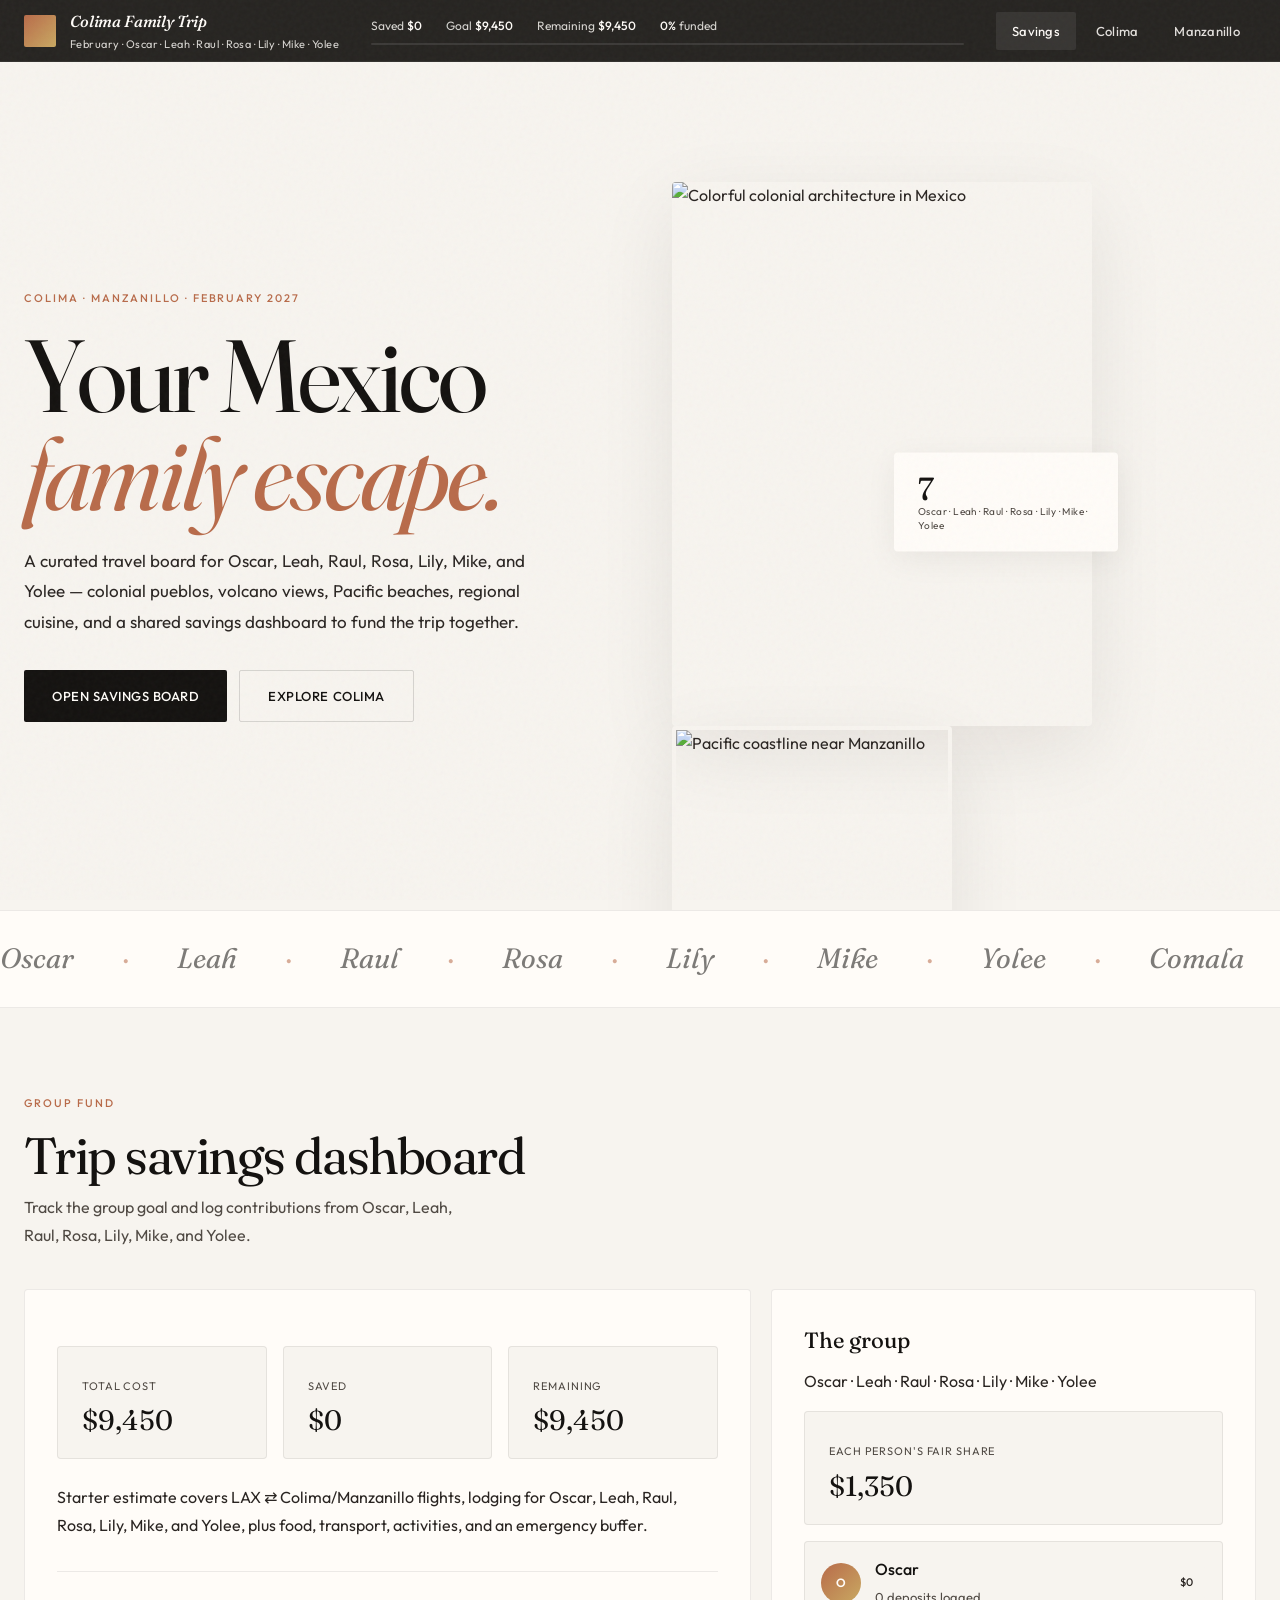
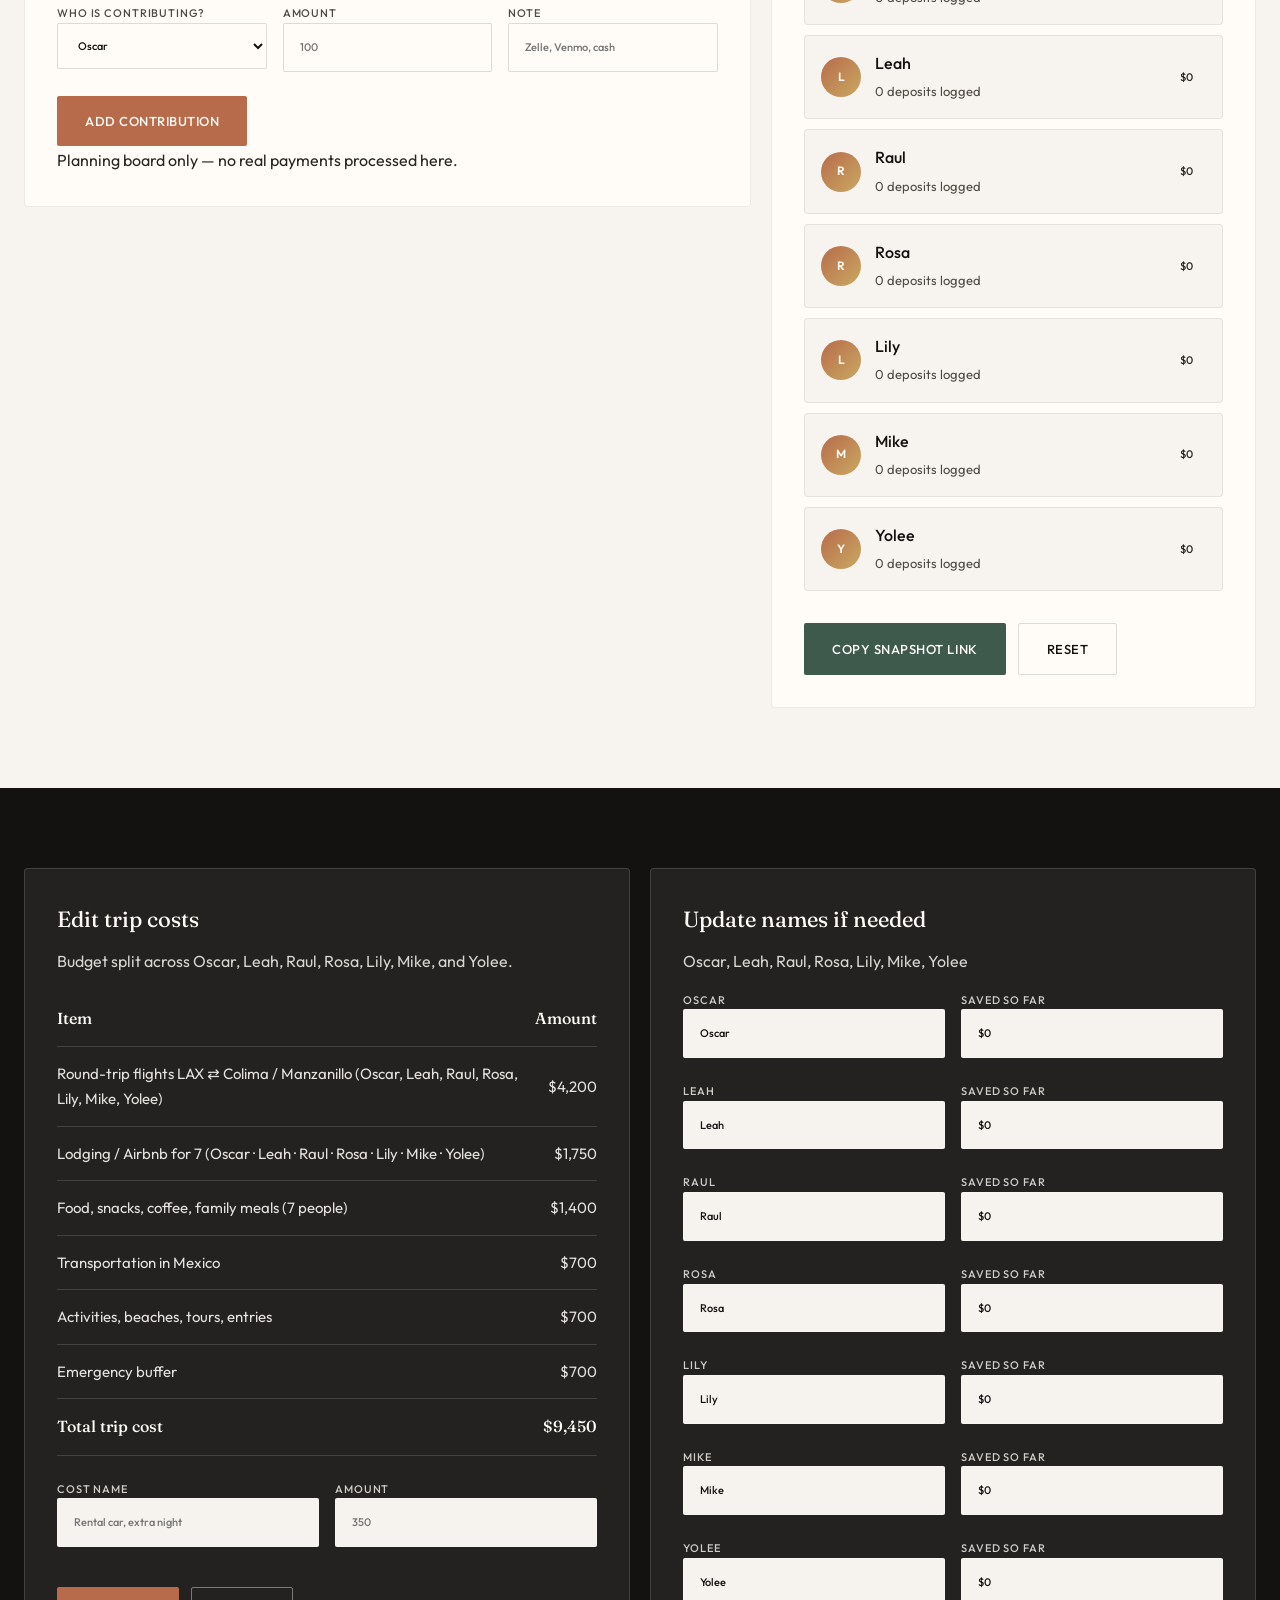
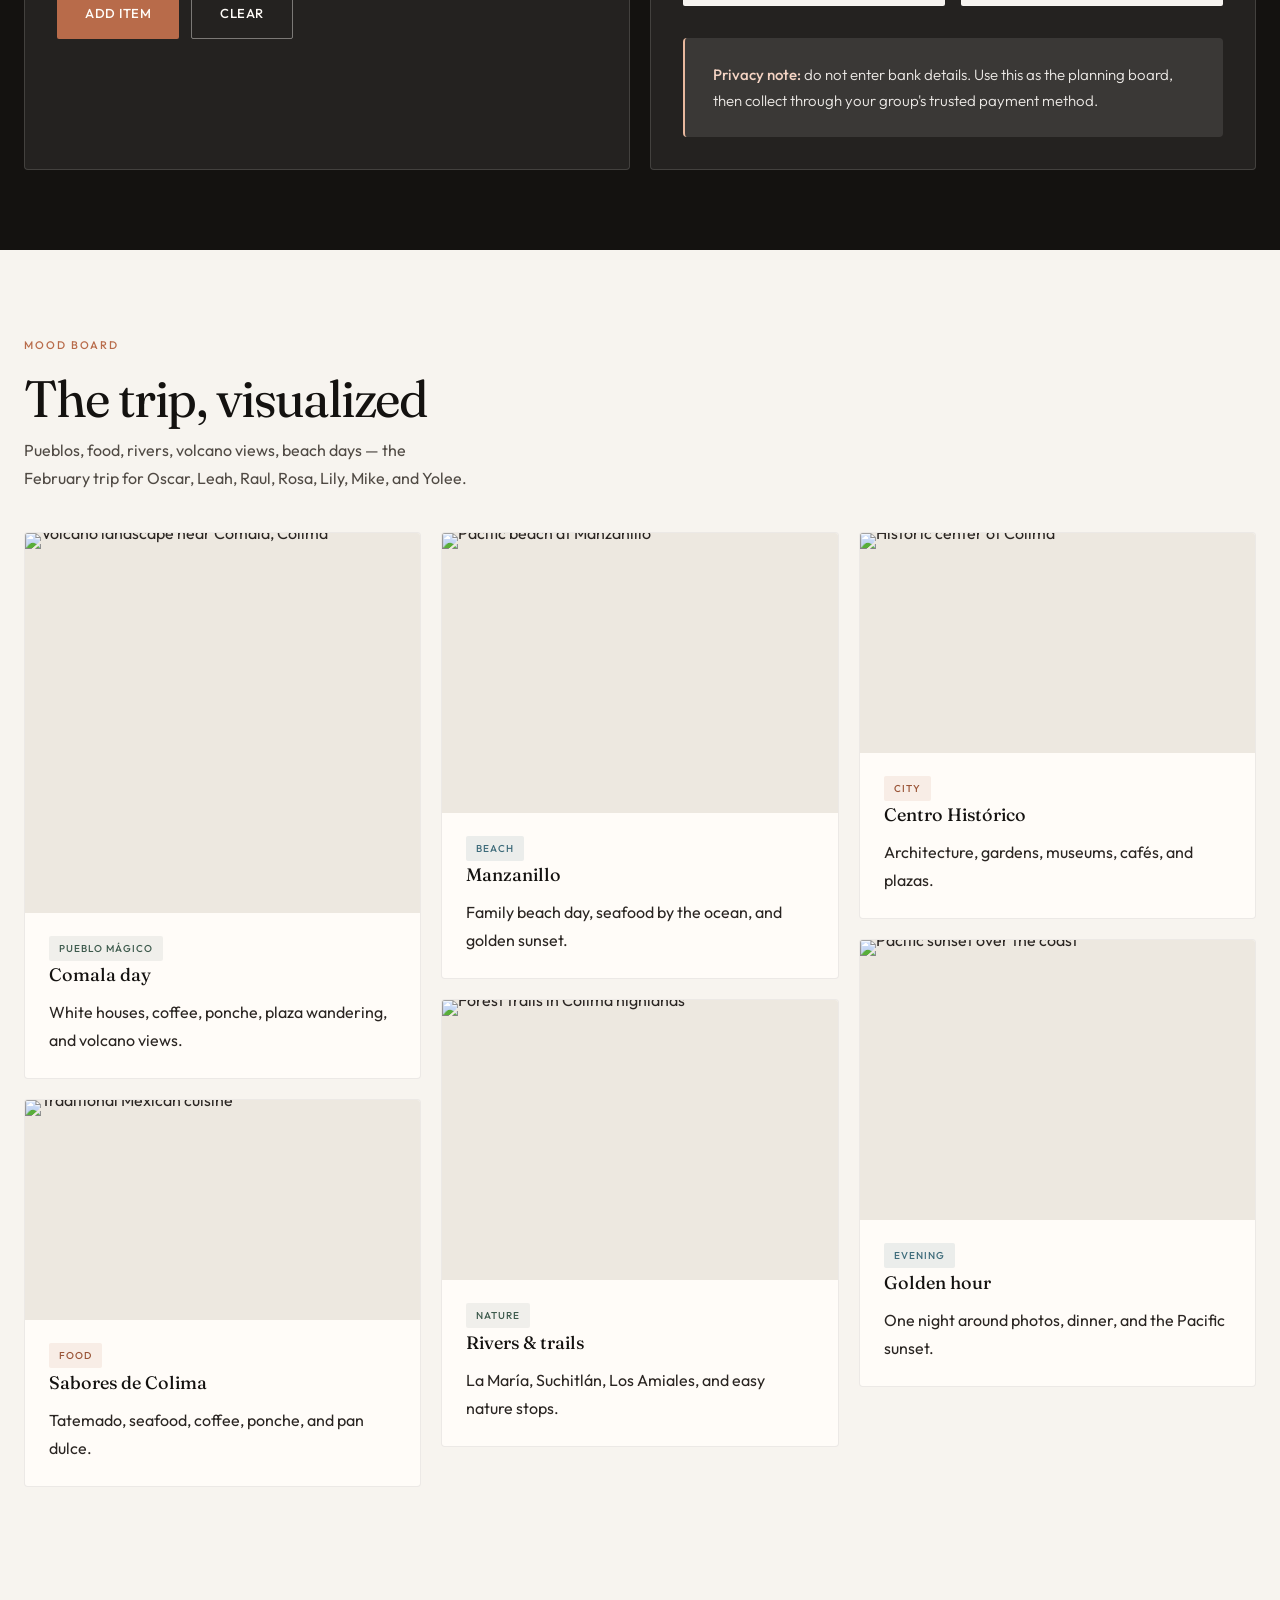
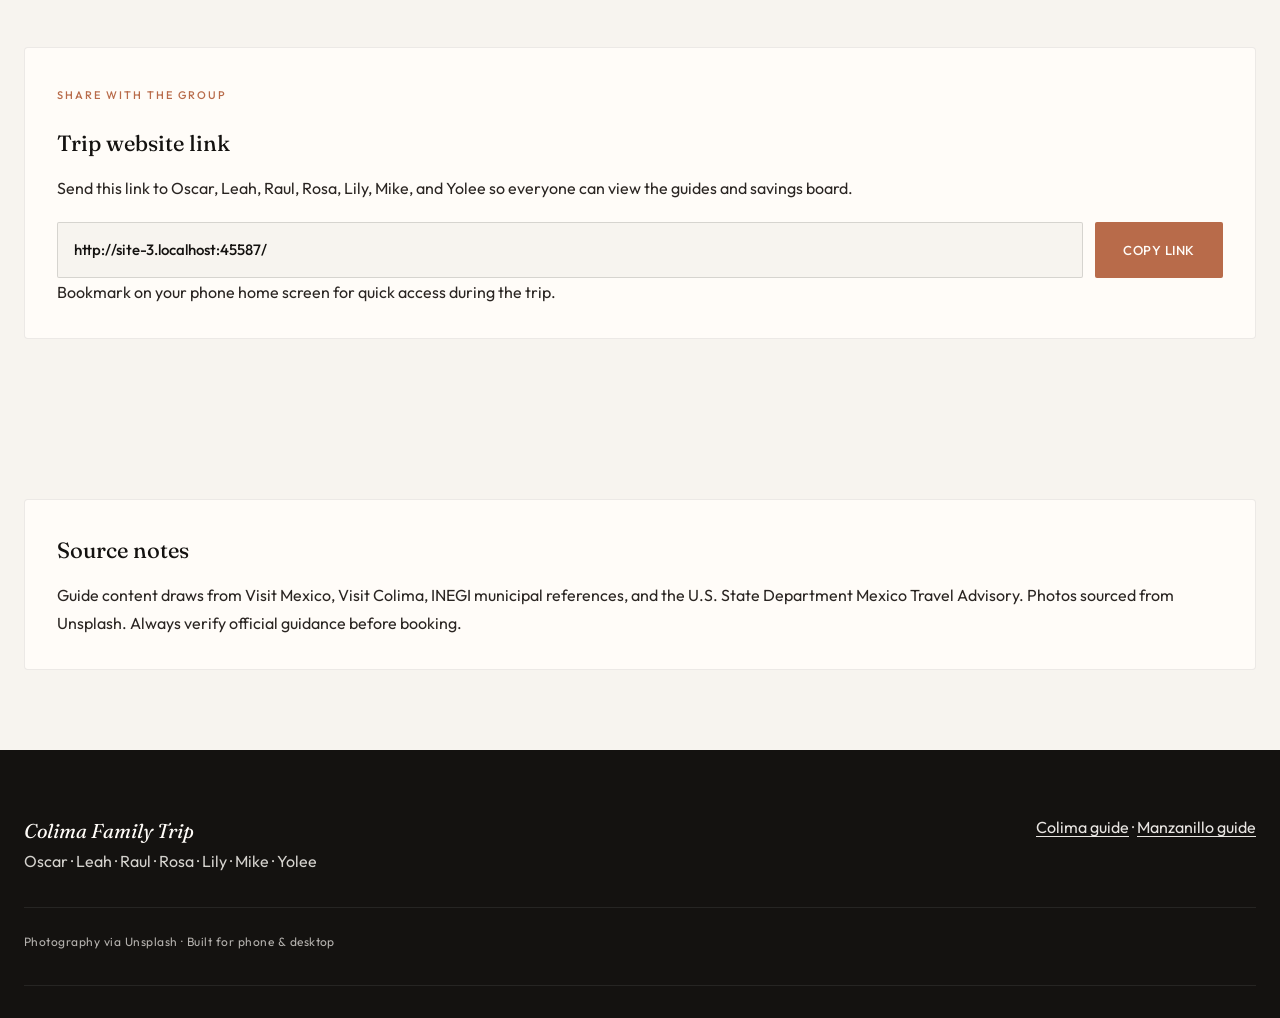
==== commit bd801837: "Add share link section and GitHub Pages setup guide - Share card with copy-to-clipboard trip URL on " ====
--- a/index.html
+++ b/index.html
@@ -211,6 +211,19 @@
     </section>
 
     <section class="section">
+      <div class="container card pad share-card reveal" id="share">
+        <span class="kicker">Share with the group</span>
+        <h3>Trip website link</h3>
+        <p>Send this link to Oscar, Leah, Raul, Rosa, Lily, Mike, and Yolee so everyone can view the guides and savings board.</p>
+        <div class="share-url-row">
+          <input id="shareUrl" class="share-url-input" type="text" readonly value="https://oscaraguilar04.github.io/Mexico_Trip/" aria-label="Public trip site URL">
+          <button type="button" class="btn clay" id="copyShareUrl">Copy link</button>
+        </div>
+        <p class="helper">Bookmark on your phone home screen for quick access during the trip.</p>
+      </div>
+    </section>
+
+    <section class="section">
       <div class="container card pad sources reveal">
         <h3>Source notes</h3>
         <p style="margin-top:0.75rem">Guide content draws from Visit Mexico, Visit Colima, INEGI municipal references, and the U.S. State Department Mexico Travel Advisory. Photos sourced from Unsplash. Always verify official guidance before booking.</p>
@@ -229,5 +242,31 @@
   <script src="photos.js"></script>
   <script src="app.js"></script>
   <script src="animations.js"></script>
+  <script>
+    (function () {
+      var input = document.getElementById('shareUrl');
+      var btn = document.getElementById('copyShareUrl');
+      if (!input || !btn) return;
+
+      if (location.protocol.startsWith('http')) {
+        var path = location.pathname.replace(/index\.html$/, '');
+        if (!path.endsWith('/')) path += '/';
+        input.value = location.origin + path;
+      }
+
+      btn.addEventListener('click', function () {
+        input.select();
+        input.setSelectionRange(0, input.value.length);
+        navigator.clipboard.writeText(input.value).then(function () {
+          btn.textContent = 'Copied!';
+          setTimeout(function () { btn.textContent = 'Copy link'; }, 2000);
+        }).catch(function () {
+          document.execCommand('copy');
+          btn.textContent = 'Copied!';
+          setTimeout(function () { btn.textContent = 'Copy link'; }, 2000);
+        });
+      });
+    })();
+  </script>
 </body>
 </html>
--- a/styles.css
+++ b/styles.css
@@ -1015,6 +1015,37 @@
   color: var(--ink);
 }
 
+.share-card h3 {
+  margin-bottom: 0.75rem;
+}
+
+.share-url-row {
+  display: flex;
+  gap: 0.75rem;
+  margin-top: 1.25rem;
+  flex-wrap: wrap;
+}
+
+.share-url-input {
+  flex: 1 1 16rem;
+  min-width: 0;
+  font-size: 0.9375rem;
+  font-weight: 500;
+  color: var(--ink);
+  background: var(--cream);
+  border: 1px solid var(--line-strong);
+}
+
+@media (max-width: 768px) {
+  .share-url-row {
+    flex-direction: column;
+  }
+
+  .share-url-row .btn {
+    width: 100%;
+  }
+}
+
 /* ── Footer ───────────────────────────────────────────────────────────── */
 
 .footer {
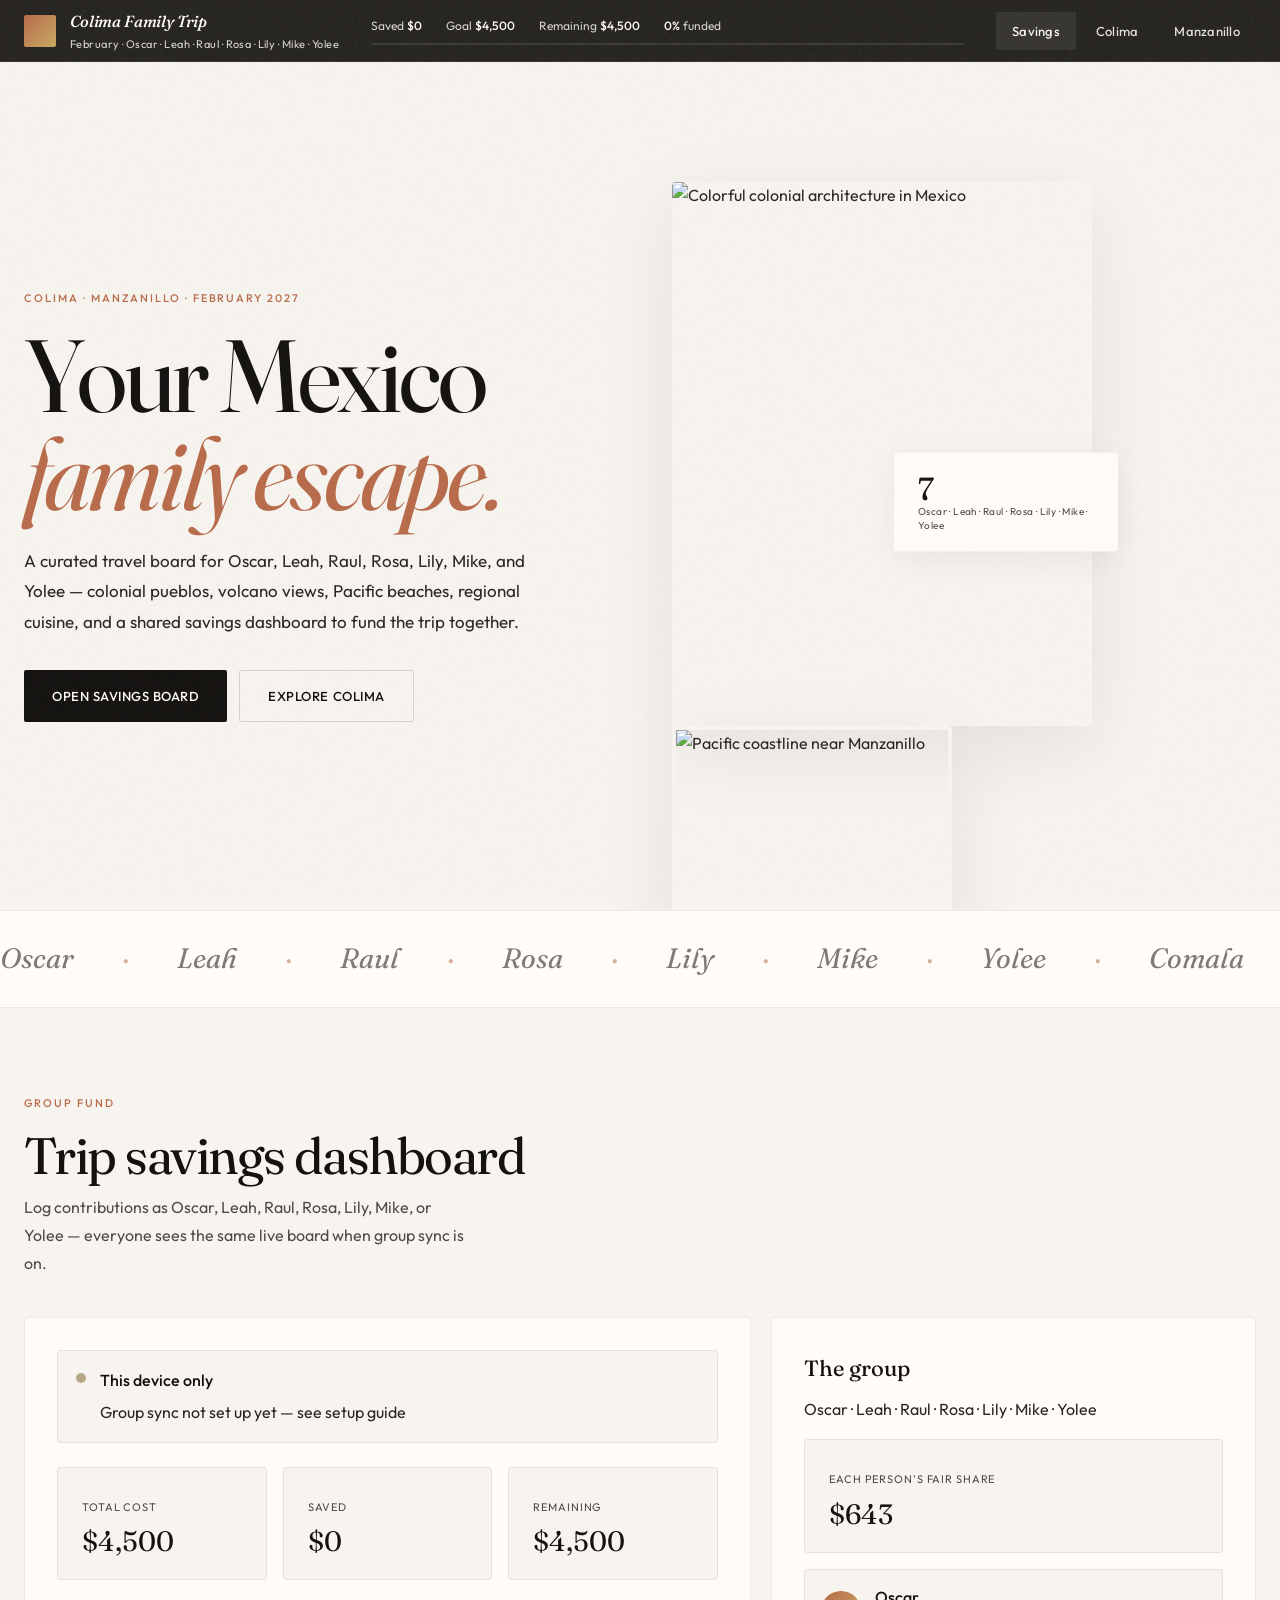
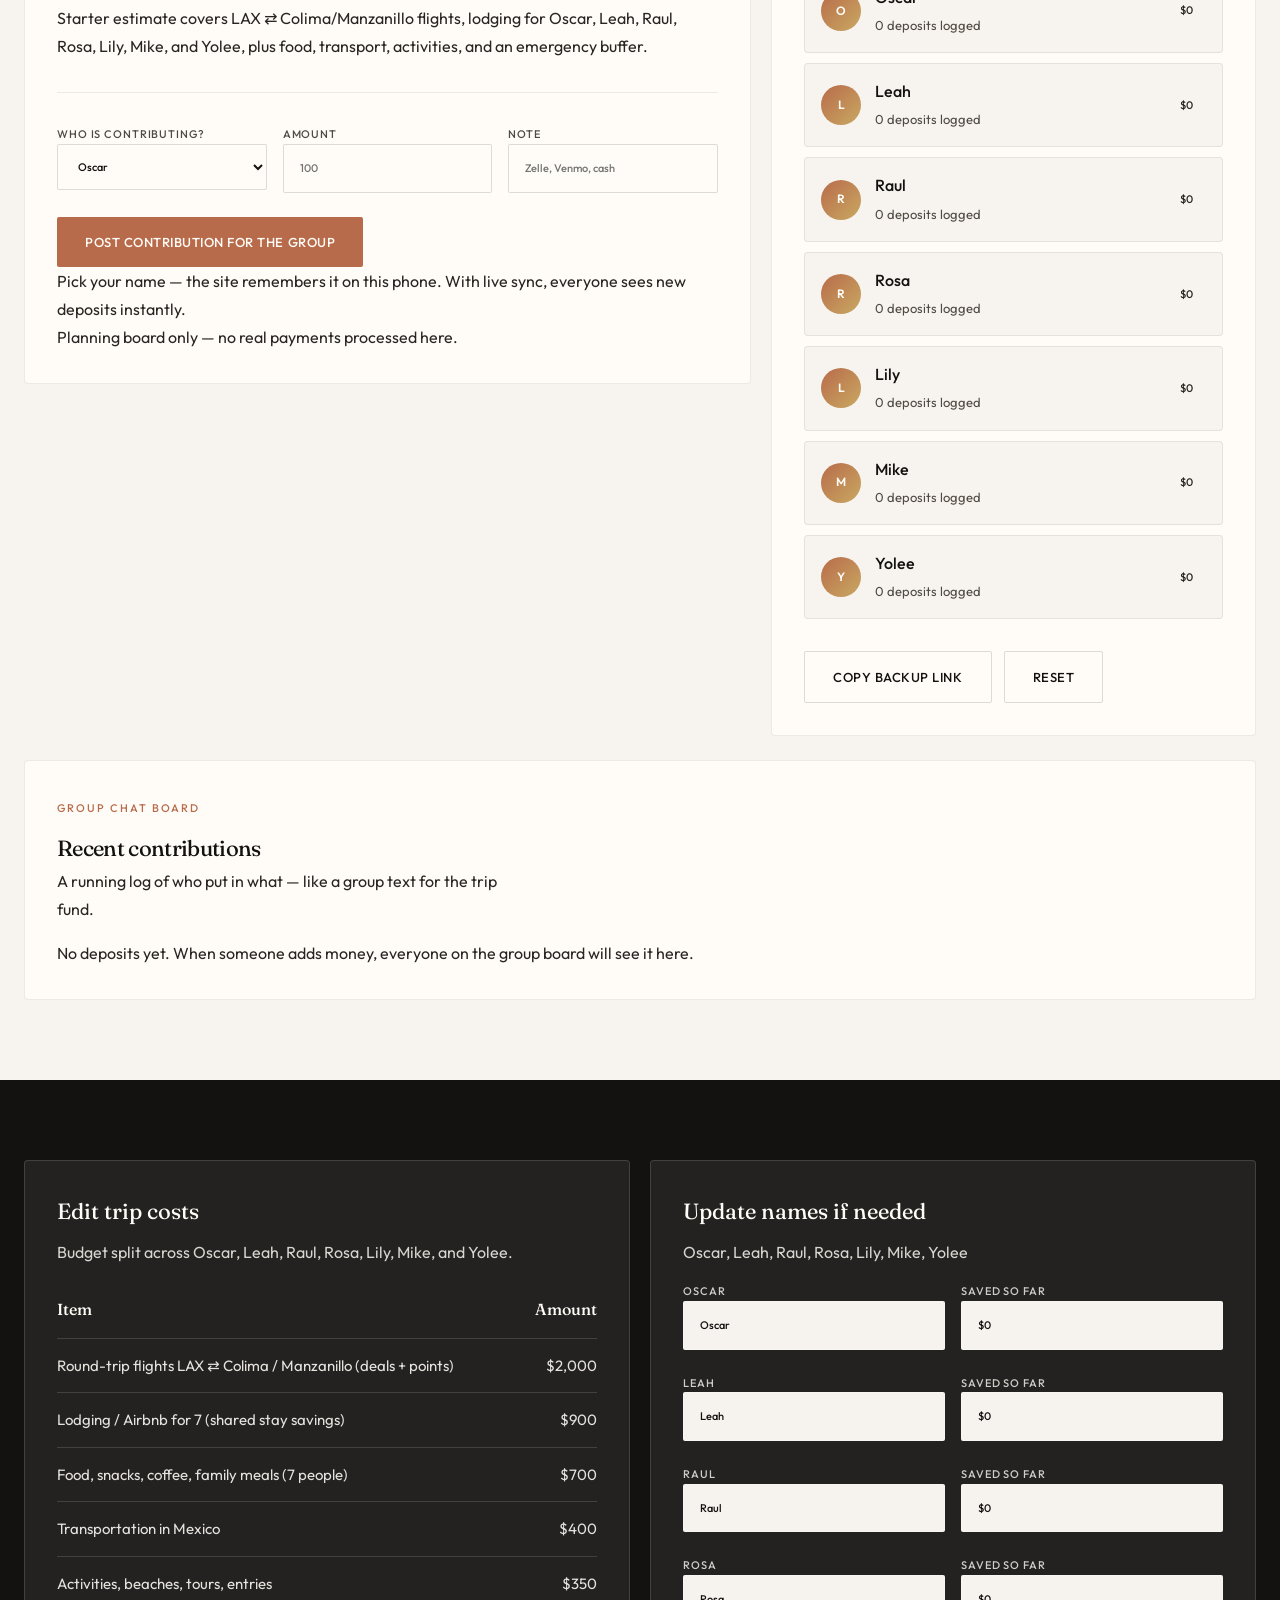
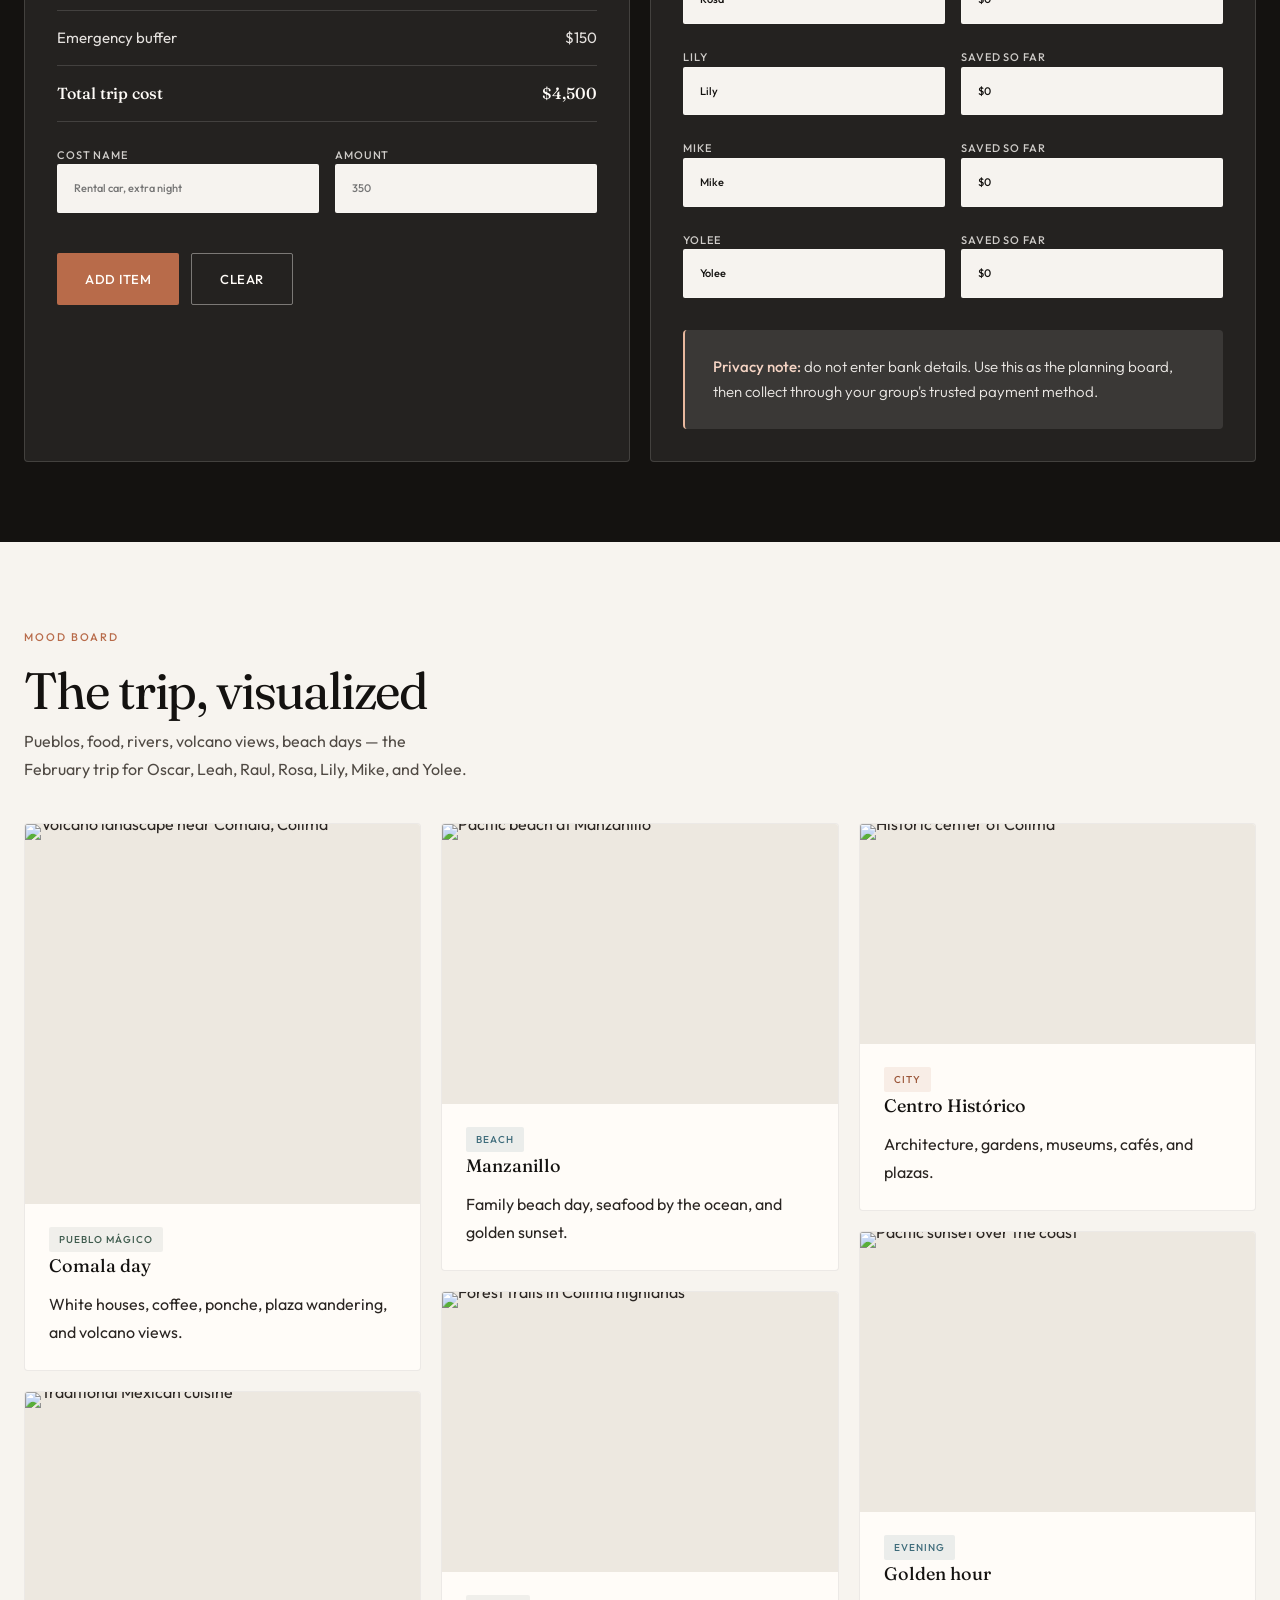
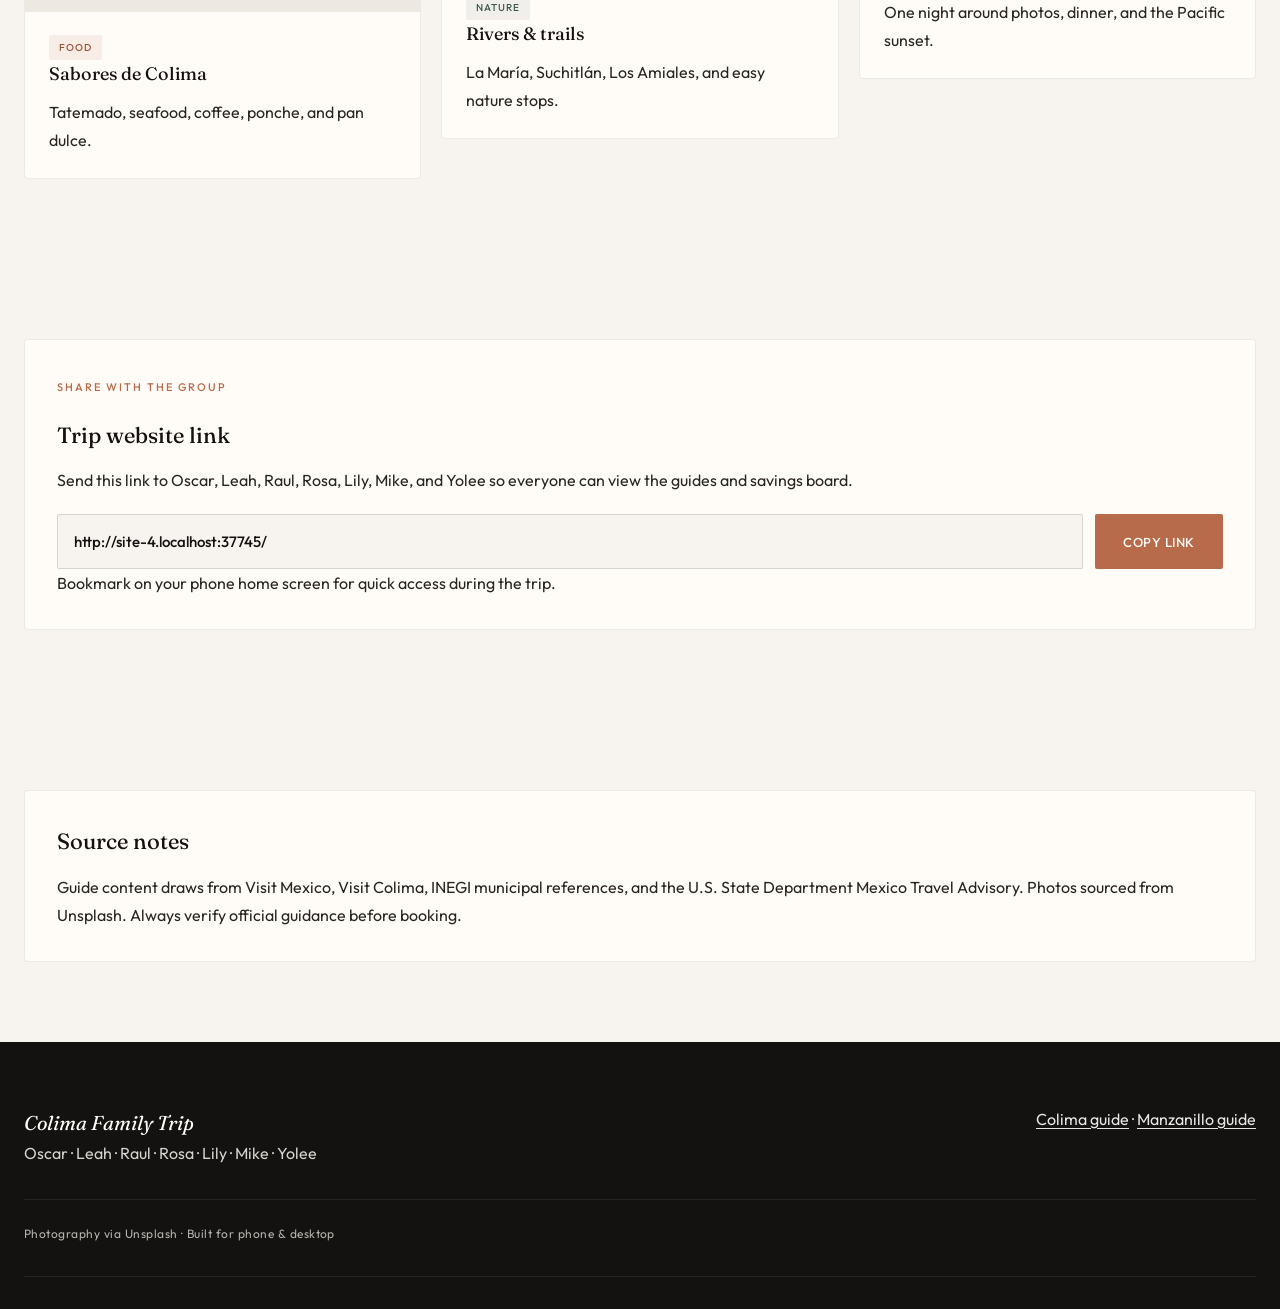
==== commit f78877b9: "Add shared group board with Firebase real-time sync - sync.js listens and writes trip state to Fires" ====
--- a/index.html
+++ b/index.html
@@ -100,11 +100,18 @@
           <div>
             <span class="kicker">Group fund</span>
             <h3>Trip savings dashboard</h3>
-            <p>Track the group goal and log contributions from Oscar, Leah, Raul, Rosa, Lily, Mike, and Yolee.</p>
+            <p>Log contributions as Oscar, Leah, Raul, Rosa, Lily, Mike, or Yolee — everyone sees the same live board when group sync is on.</p>
           </div>
         </div>
         <div class="dashboard">
           <div class="card pad reveal">
+            <div class="sync-status sync-status--offline" id="syncStatus" role="status" aria-live="polite">
+              <span class="sync-dot" aria-hidden="true"></span>
+              <div>
+                <strong data-sync-label>This device only</strong>
+                <p class="helper" data-sync-detail style="margin:0.25rem 0 0">Turn on group sync so everyone sees the same contributions. <a href="group-sync.html">How to enable</a></p>
+              </div>
+            </div>
             <div class="stat-grid">
               <div class="stat"><span>Total cost</span><strong id="statTotal">$0</strong></div>
               <div class="stat"><span>Saved</span><strong id="statSaved">$0</strong></div>
@@ -115,7 +122,7 @@
             <form id="contributionForm">
               <div class="form-row three">
                 <label>Who is contributing?
-                  <select id="memberSelect"></select>
+                  <select id="memberSelect" aria-describedby="memberHelp"></select>
                 </label>
                 <label>Amount
                   <input id="amountInput" type="number" min="1" step="1" placeholder="100" inputmode="numeric" />
@@ -124,7 +131,8 @@
                   <input id="noteInput" placeholder="Zelle, Venmo, cash" />
                 </label>
               </div>
-              <button class="btn clay" type="submit">Add contribution</button>
+              <button class="btn clay" type="submit">Post contribution for the group</button>
+              <p class="helper" id="memberHelp">Pick your name — the site remembers it on this phone. With live sync, everyone sees new deposits instantly.</p>
               <p class="helper">Planning board only — no real payments processed here.</p>
             </form>
           </div>
@@ -134,10 +142,20 @@
             <div class="stat" style="margin:1rem 0"><span>Each person's fair share</span><strong id="statEach">$0</strong></div>
             <div id="memberList" class="member-list"></div>
             <div class="button-row">
-              <button id="exportTrip" class="btn river" type="button">Copy snapshot link</button>
+              <button id="exportTrip" class="btn secondary" type="button">Copy backup link</button>
               <button id="resetDemo" class="btn secondary" type="button">Reset</button>
             </div>
           </aside>
+        </div>
+        <div class="card pad reveal" style="margin-top:1.5rem">
+          <div class="section-title" style="margin-bottom:1rem">
+            <div>
+              <span class="kicker">Group chat board</span>
+              <h3>Recent contributions</h3>
+              <p class="helper" style="margin-top:0.35rem">A running log of who put in what — like a group text for the trip fund.</p>
+            </div>
+          </div>
+          <div id="contributionFeed" class="contribution-feed"></div>
         </div>
       </div>
     </section>
@@ -239,7 +257,11 @@
     <div class="container footer-bottom">Photography via Unsplash · Built for phone &amp; desktop</div>
   </footer>
 
+  <script src="https://www.gstatic.com/firebasejs/10.12.0/firebase-app-compat.js"></script>
+  <script src="https://www.gstatic.com/firebasejs/10.12.0/firebase-firestore-compat.js"></script>
+  <script src="firebase-config.js"></script>
   <script src="photos.js"></script>
+  <script src="sync.js"></script>
   <script src="app.js"></script>
   <script src="animations.js"></script>
   <script>
--- a/styles.css
+++ b/styles.css
@@ -862,6 +862,98 @@
 .member strong { display: block; font-weight: 500; color: var(--ink); }
 .member small { color: var(--muted); font-size: 0.8125rem; }
 
+.sync-status {
+  display: flex;
+  gap: 0.875rem;
+  align-items: flex-start;
+  padding: 1rem 1.125rem;
+  margin-bottom: 1.25rem;
+  border-radius: var(--radius-lg);
+  border: 1px solid var(--line);
+  background: var(--cream);
+}
+
+.sync-status strong {
+  display: block;
+  font-weight: 500;
+  color: var(--ink);
+}
+
+.sync-dot {
+  width: 0.625rem;
+  height: 0.625rem;
+  border-radius: 50%;
+  margin-top: 0.35rem;
+  flex-shrink: 0;
+  background: var(--muted);
+}
+
+.sync-status--live {
+  background: rgba(61, 90, 76, 0.08);
+  border-color: rgba(61, 90, 76, 0.2);
+}
+
+.sync-status--live .sync-dot {
+  background: #3d8f5f;
+  box-shadow: 0 0 0 4px rgba(61, 143, 95, 0.15);
+}
+
+.sync-status--offline .sync-dot { background: #b8a88a; }
+.sync-status--connecting .sync-dot { background: var(--gold); animation: pulse 1.2s ease infinite; }
+.sync-status--error {
+  background: rgba(184, 107, 74, 0.08);
+  border-color: rgba(184, 107, 74, 0.25);
+}
+.sync-status--error .sync-dot { background: var(--terracotta); }
+
+@keyframes pulse {
+  0%, 100% { opacity: 1; }
+  50% { opacity: 0.45; }
+}
+
+.contribution-feed {
+  display: grid;
+  gap: 0.875rem;
+}
+
+.feed-item {
+  padding: 1rem 1.125rem;
+  border: 1px solid var(--line);
+  border-radius: var(--radius-lg);
+  background: var(--white);
+}
+
+.feed-item-head {
+  display: flex;
+  justify-content: space-between;
+  align-items: baseline;
+  gap: 1rem;
+  margin-bottom: 0.35rem;
+}
+
+.feed-item-head strong {
+  font-weight: 500;
+  color: var(--ink);
+}
+
+.feed-amount {
+  font-family: var(--font-display);
+  font-size: 1.25rem;
+  color: var(--sage);
+}
+
+.feed-item p {
+  margin: 0;
+  color: var(--ink-soft);
+}
+
+.feed-item small {
+  display: block;
+  margin-top: 0.5rem;
+  color: var(--muted);
+  font-size: 0.8125rem;
+}
+
 .budget-table {
   width: 100%;
   border-collapse: collapse;
